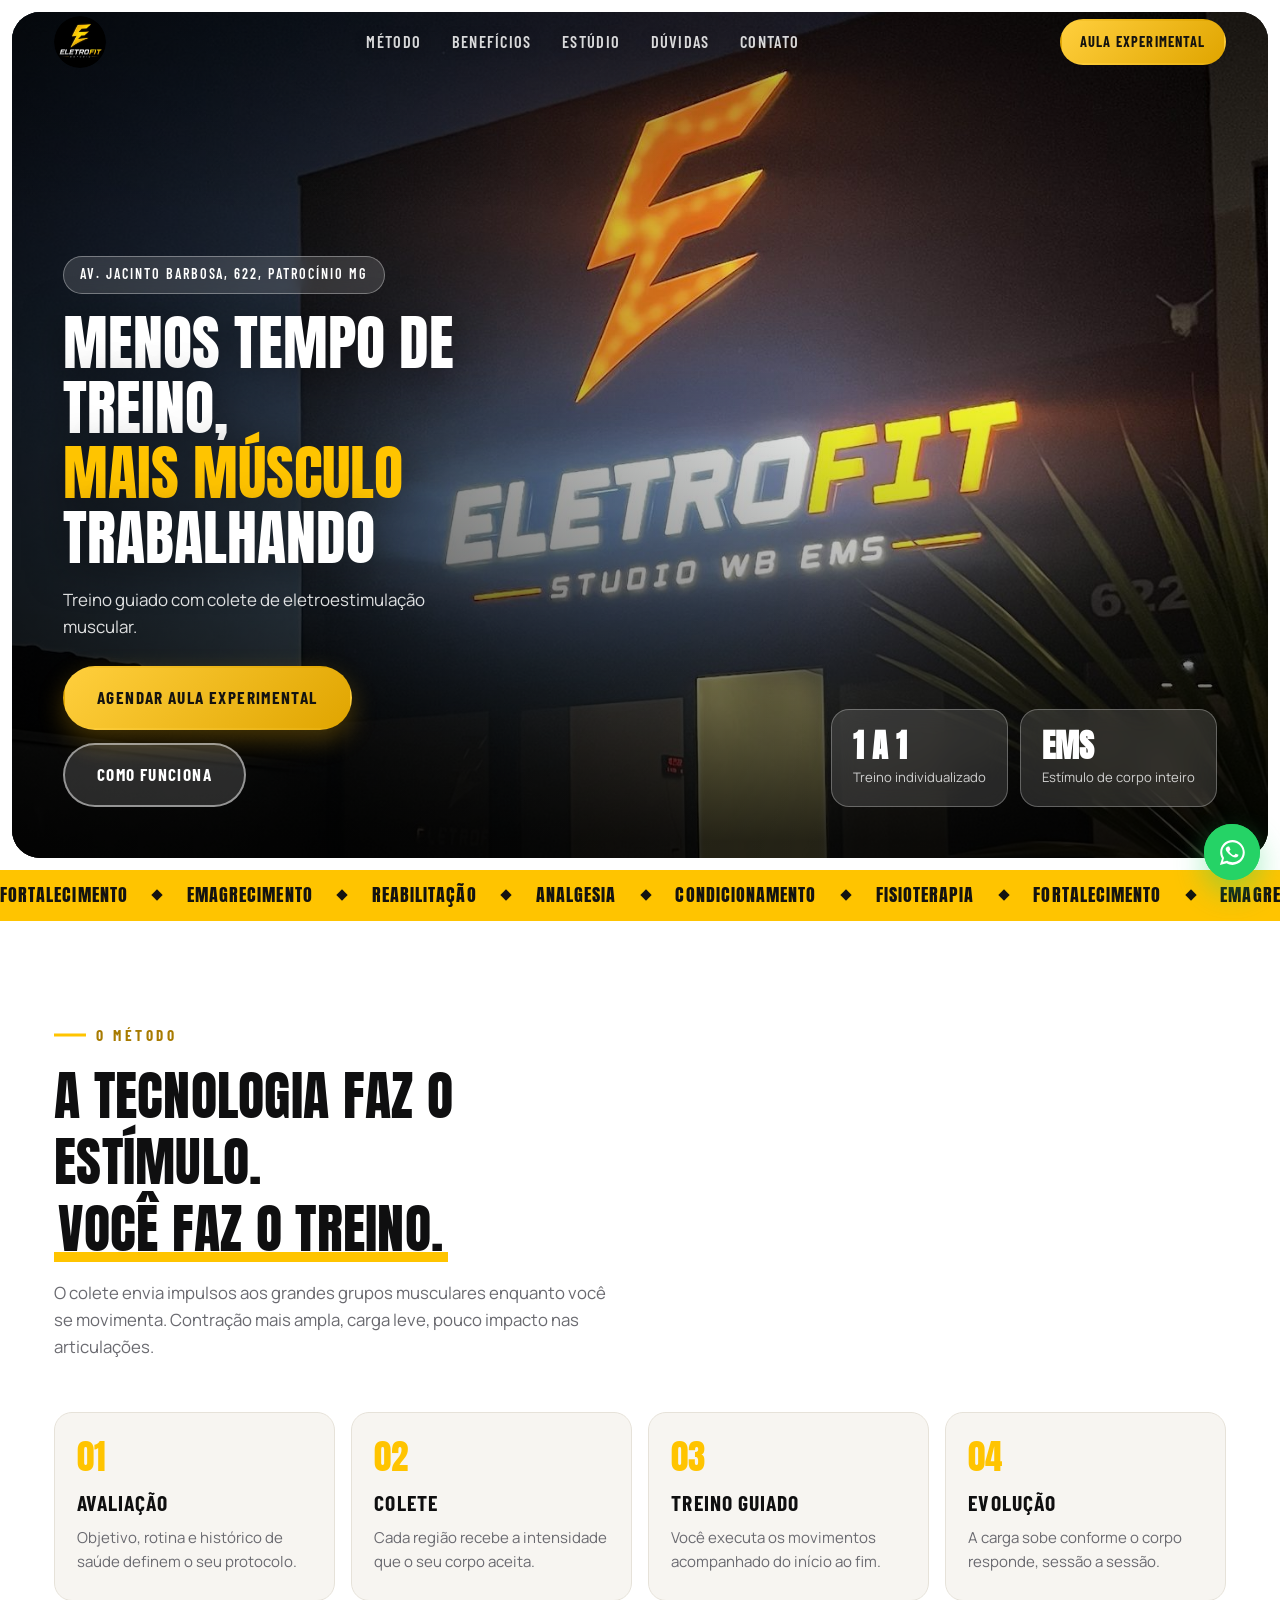
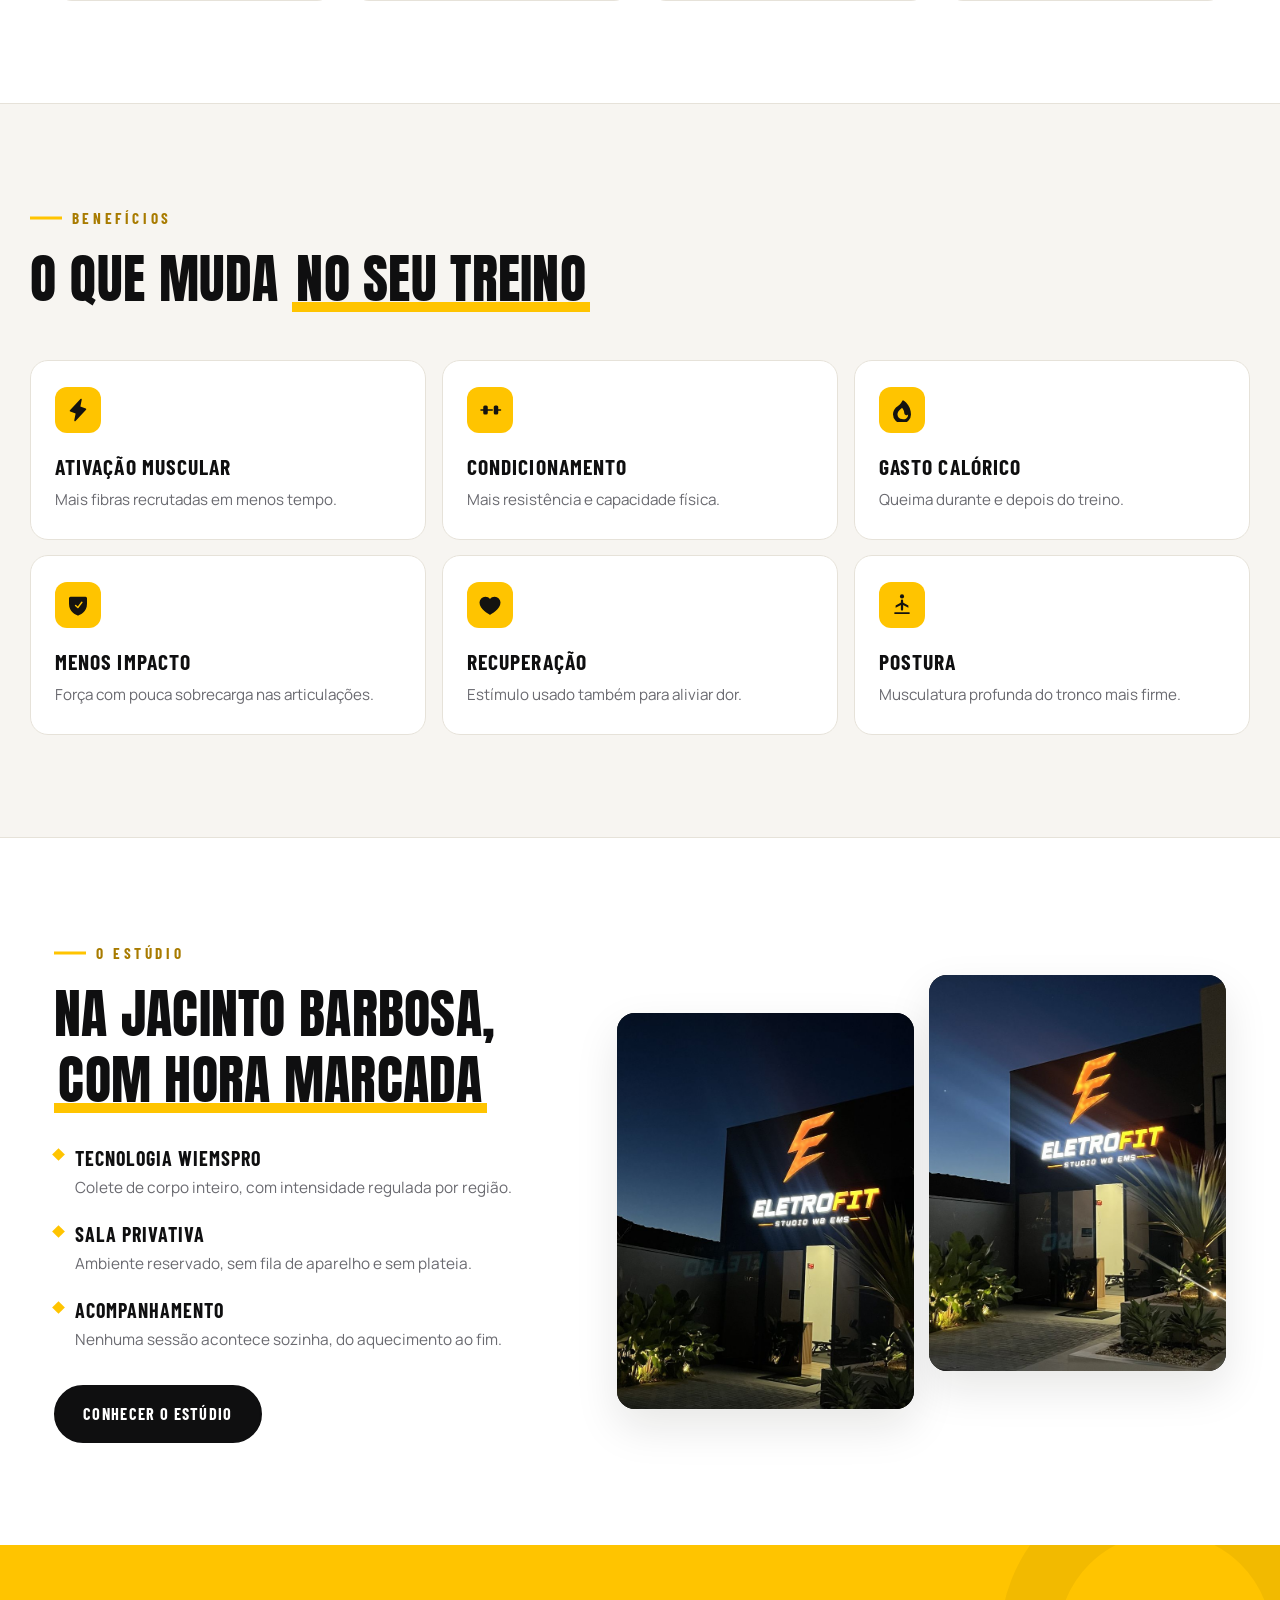
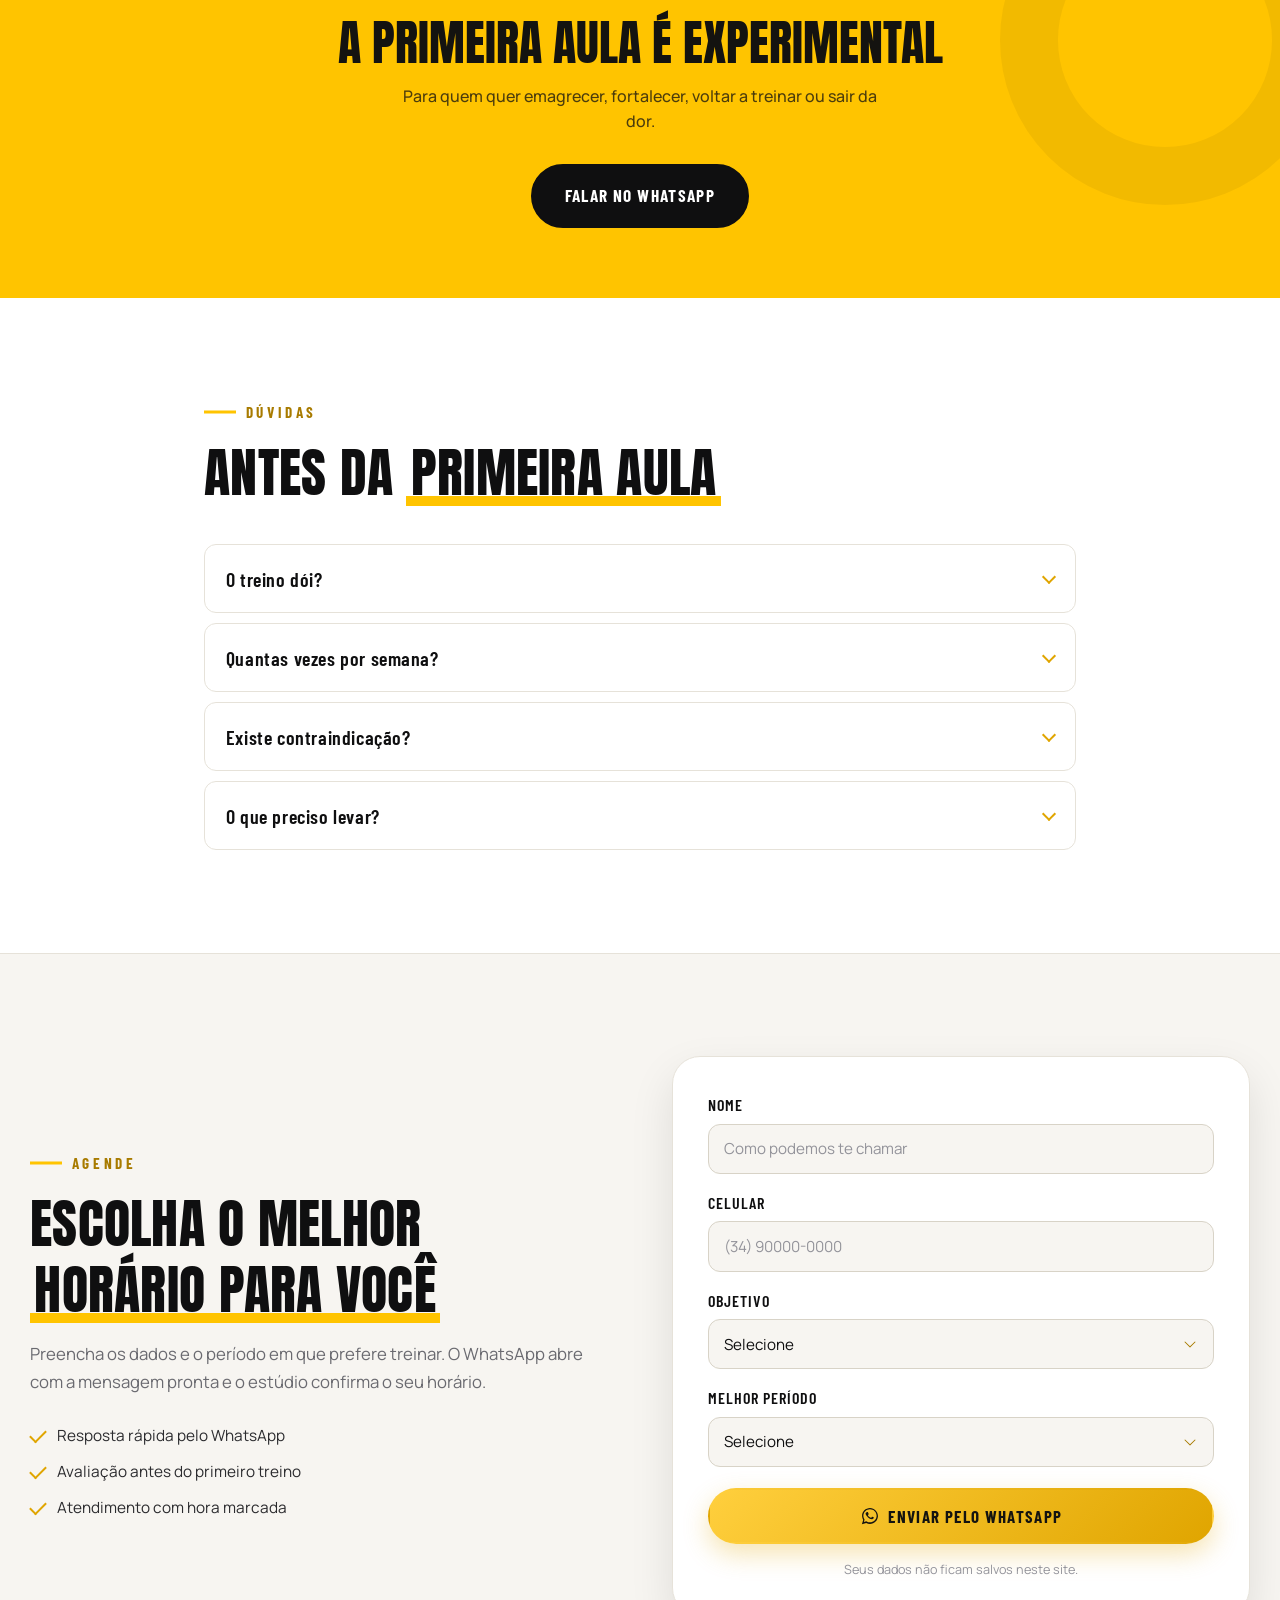
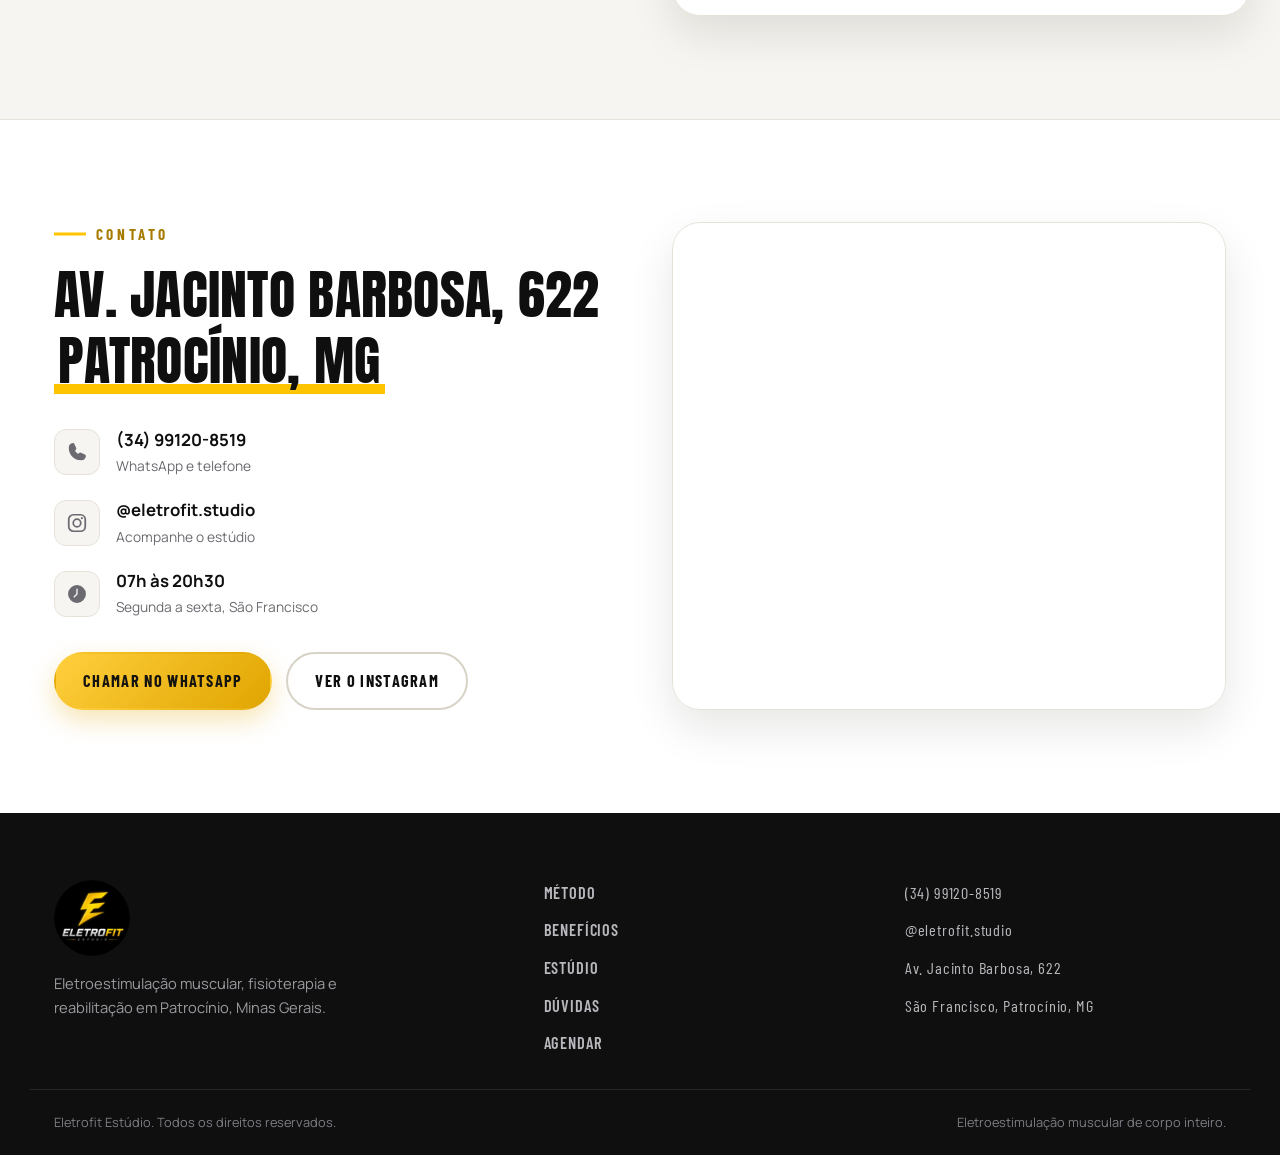
==== site/index.html @ 5f62ef71 "Site e painel do Eletrofit Estudio Primeira carga do projeto, em duas pastas.  site: pagina unica co" ====
<!DOCTYPE html>
<html lang="pt-BR">
<head>
<meta charset="UTF-8">
<meta name="viewport" content="width=device-width, initial-scale=1.0">
<title>Eletrofit Estúdio | Eletroestimulação Muscular em Patrocínio MG</title>
<meta name="description" content="Eletrofit Estúdio em Patrocínio MG. Treino personalizado com colete de eletroestimulação muscular WiemsPro. Fortalecimento, emagrecimento, reabilitação e analgesia. Agende sua aula experimental.">
<meta name="theme-color" content="#ffffff">
<meta name="robots" content="index,follow">
<meta property="og:title" content="Eletrofit Estúdio | Eletroestimulação Muscular em Patrocínio MG">
<meta property="og:description" content="Treino personalizado com colete de eletroestimulação muscular. Menos tempo de treino, mais músculo trabalhando. Patrocínio, Minas Gerais.">
<meta property="og:type" content="website">
<meta property="og:image" content="img/og-eletrofit.jpg">
<meta property="og:locale" content="pt_BR">
<meta name="twitter:card" content="summary_large_image">
<link rel="preconnect" href="https://fonts.googleapis.com">
<link rel="preconnect" href="https://fonts.gstatic.com" crossorigin>
<link href="https://fonts.googleapis.com/css2?family=Anton&family=Barlow+Condensed:wght@500;600;700&family=Manrope:wght@300;400;500;600;700;800&display=swap" rel="stylesheet">
<script>document.documentElement.className+=" js";</script>
<link rel="stylesheet" href="styles.css?v=3">
<link rel="icon" type="image/png" href="favicon.png?v=1">
<link rel="apple-touch-icon" href="favicon.png?v=1">
<script type="application/ld+json">
{
  "@context": "https://schema.org",
  "@type": "HealthAndBeautyBusiness",
  "name": "Eletrofit Estúdio",
  "description": "Estúdio de treino personalizado com eletroestimulação muscular, fisioterapia e reabilitação em Patrocínio, Minas Gerais.",
  "image": "img/og-eletrofit.jpg",
  "telephone": "+55 34 99120-8519",
  "address": {
    "@type": "PostalAddress",
    "streetAddress": "Av. Jacinto Barbosa, 622",
    "addressLocality": "Patrocínio",
    "addressRegion": "MG",
    "postalCode": "38740-000",
    "addressCountry": "BR"
  },
  "openingHoursSpecification": [{
    "@type": "OpeningHoursSpecification",
    "dayOfWeek": ["Monday","Tuesday","Wednesday","Thursday","Friday"],
    "opens": "07:00",
    "closes": "20:30"
  }],
  "sameAs": ["https://instagram.com/eletrofit.studio"]
}
</script>
</head>
<body>

<a class="skip" href="#inicio">Ir para o conteúdo</a>

<!-- ================= NAVBAR ================= -->
<header class="nav" id="nav">
  <div class="nav__pill">
    <a href="#inicio" class="brand" aria-label="Eletrofit Estúdio, início">
      <img src="img/eletrofit-logo.png" alt="Eletrofit Estúdio" width="768" height="768">
    </a>

    <nav class="nav__links" aria-label="Navegação principal">
      <a href="#metodo">Método</a>
      <a href="#beneficios">Benefícios</a>
      <a href="#estudio">Estúdio</a>
      <a href="#duvidas">Dúvidas</a>
      <a href="#localizacao">Contato</a>
    </nav>

    <a class="btn btn--nav" href="#agendar">Aula experimental</a>

    <button class="nav__toggle" id="navToggle" aria-label="Abrir menu" aria-expanded="false">
      <span></span><span></span><span></span>
    </button>
  </div>

  <div class="nav__mobile" id="navMobile">
    <a href="#metodo">Método</a>
    <a href="#beneficios">Benefícios</a>
    <a href="#estudio">Estúdio</a>
    <a href="#duvidas">Dúvidas</a>
    <a href="#localizacao">Contato</a>
    <a class="btn btn--primary" href="#agendar">Agendar aula experimental</a>
  </div>
</header>

<main>

<!-- ================= HERO ================= -->
<section class="hero" id="inicio">
  <div class="hero__frame">
    <picture>
      <source media="(max-width:760px)" srcset="img/fachada-hero-mobile.jpg">
      <img class="hero__img" src="img/fachada-hero.jpg" alt="Fachada do Eletrofit Estúdio à noite, com o letreiro aceso" width="1450" height="1314" fetchpriority="high">
    </picture>

    <div class="hero__body">
      <div class="hero__copy js-stagger">
        <span class="hero__pin reveal">Av. Jacinto Barbosa, 622, Patrocínio MG</span>
        <h1 class="reveal">Menos tempo de treino,<br><em>mais músculo</em> trabalhando</h1>
        <p class="reveal">Treino guiado com colete de eletroestimulação muscular.</p>
        <div class="hero__actions reveal">
          <a class="btn btn--primary btn--lg" href="#agendar">Agendar aula experimental</a>
          <a class="btn btn--glass btn--lg" href="#metodo">Como funciona</a>
        </div>
      </div>

      <div class="hero__cards js-stagger">
        <div class="glass reveal">
          <strong>1 a 1</strong>
          <span>Treino individualizado</span>
        </div>
        <div class="glass reveal">
          <strong>EMS</strong>
          <span>Estímulo de corpo inteiro</span>
        </div>
      </div>
    </div>
  </div>
</section>

<!-- ================= TICKER ================= -->
<div class="ticker" aria-hidden="true">
  <div class="ticker__track">
    <span>Fortalecimento</span><i></i>
    <span>Emagrecimento</span><i></i>
    <span>Reabilitação</span><i></i>
    <span>Analgesia</span><i></i>
    <span>Condicionamento</span><i></i>
    <span>Fisioterapia</span><i></i>
    <span>Fortalecimento</span><i></i>
    <span>Emagrecimento</span><i></i>
    <span>Reabilitação</span><i></i>
    <span>Analgesia</span><i></i>
    <span>Condicionamento</span><i></i>
    <span>Fisioterapia</span><i></i>
  </div>
</div>

<!-- ================= MÉTODO ================= -->
<section class="metodo" id="metodo">
  <div class="metodo__head reveal">
    <span class="eyebrow">O método</span>
    <h2 class="section-title">A tecnologia faz o estímulo.<br><em>Você faz o treino.</em></h2>
    <p class="lead">O colete envia impulsos aos grandes grupos musculares enquanto você se movimenta. Contração mais ampla, carga leve, pouco impacto nas articulações.</p>
  </div>

  <ol class="steps js-stagger">
    <li class="step reveal">
      <span class="step__num">01</span>
      <h3>Avaliação</h3>
      <p>Objetivo, rotina e histórico de saúde definem o seu protocolo.</p>
    </li>
    <li class="step reveal">
      <span class="step__num">02</span>
      <h3>Colete</h3>
      <p>Cada região recebe a intensidade que o seu corpo aceita.</p>
    </li>
    <li class="step reveal">
      <span class="step__num">03</span>
      <h3>Treino guiado</h3>
      <p>Você executa os movimentos acompanhado do início ao fim.</p>
    </li>
    <li class="step reveal">
      <span class="step__num">04</span>
      <h3>Evolução</h3>
      <p>A carga sobe conforme o corpo responde, sessão a sessão.</p>
    </li>
  </ol>
</section>

<!-- ================= BENEFÍCIOS ================= -->
<section class="bene" id="beneficios">
  <div class="bene__head reveal">
    <span class="eyebrow">Benefícios</span>
    <h2 class="section-title">O que muda <em>no seu treino</em></h2>
  </div>

  <div class="bene__grid js-stagger">
    <article class="card reveal">
      <span class="card__ico">
        <svg viewBox="0 0 256 256" aria-hidden="true"><path fill="currentColor" d="M215.79 118.17a8 8 0 0 0-5-5.66L153.18 90.9l14.66-73.33a8 8 0 0 0-13.69-7l-112 120a8 8 0 0 0 3 13l57.63 21.61-14.62 73.20a8 8 0 0 0 13.69 7l112-120a8 8 0 0 0 1.94-7.21Z"/></svg>
      </span>
      <h3>Ativação muscular</h3>
      <p>Mais fibras recrutadas em menos tempo.</p>
    </article>

    <article class="card reveal">
      <span class="card__ico">
        <svg viewBox="0 0 256 256" aria-hidden="true"><path fill="currentColor" d="M248 128a8 8 0 0 1-8 8h-24v24a16 16 0 0 1-16 16h-16a16 16 0 0 1-16-16V96a16 16 0 0 1 16-16h16a16 16 0 0 1 16 16v24h24a8 8 0 0 1 8 8ZM88 80H72a16 16 0 0 0-16 16v24H32a8 8 0 0 0 0 16h24v24a16 16 0 0 0 16 16h16a16 16 0 0 0 16-16V96a16 16 0 0 0-16-16Zm64 40h-48a8 8 0 0 0 0 16h48a8 8 0 0 0 0-16Z"/></svg>
      </span>
      <h3>Condicionamento</h3>
      <p>Mais resistência e capacidade física.</p>
    </article>

    <article class="card reveal">
      <span class="card__ico">
        <svg viewBox="0 0 256 256" aria-hidden="true"><path fill="currentColor" d="M173.8 51.48a184 184 0 0 0-30-25.35 8 8 0 0 0-11.63 3.1c-9.15 18.5-19.3 32.63-30.62 42.6-13.83 12.19-26.7 18.53-38.29 30.35C40.85 128.63 32 152.85 32 176a96 96 0 0 0 192 0c0-45.94-19.79-92.4-50.2-124.52ZM128 224a48.05 48.05 0 0 1-48-48c0-19.9 8.24-35.36 22.68-48.15 3.79-3.36 7.71-6.32 11.8-9.31A184.6 184.6 0 0 0 128 104c14.4 15.4 24 33.94 24 56a24 24 0 0 0 41.2 16.72A48.06 48.06 0 0 1 128 224Z"/></svg>
      </span>
      <h3>Gasto calórico</h3>
      <p>Queima durante e depois do treino.</p>
    </article>

    <article class="card reveal">
      <span class="card__ico">
        <svg viewBox="0 0 256 256" aria-hidden="true"><path fill="currentColor" d="M208 40H48a16 16 0 0 0-16 16v58.78c0 89.61 75.82 119.34 91 124.39a15.53 15.53 0 0 0 10 0c15.2-5.05 91-34.78 91-124.39V56a16 16 0 0 0-16-16Zm-32.53 63.85-42.66 56a8 8 0 0 1-11.81.79l-24-22a8 8 0 1 1 10.8-11.8l17.59 16.12 37.36-49a8 8 0 1 1 12.72 9.71Z"/></svg>
      </span>
      <h3>Menos impacto</h3>
      <p>Força com pouca sobrecarga nas articulações.</p>
    </article>

    <article class="card reveal">
      <span class="card__ico">
        <svg viewBox="0 0 256 256" aria-hidden="true"><path fill="currentColor" d="M178 40c-20.65 0-38.73 8.88-50 23.89C116.73 48.88 98.65 40 78 40a62.07 62.07 0 0 0-62 62c0 70 103.79 126.66 108.21 129a8 8 0 0 0 7.58 0C136.21 228.66 240 172 240 102a62.07 62.07 0 0 0-62-62Z"/></svg>
      </span>
      <h3>Recuperação</h3>
      <p>Estímulo usado também para aliviar dor.</p>
    </article>

    <article class="card reveal">
      <span class="card__ico">
        <svg viewBox="0 0 256 256" aria-hidden="true"><circle cx="128" cy="36" r="22" fill="currentColor"/><rect x="116" y="70" width="24" height="118" rx="12" fill="currentColor"/><path fill="currentColor" d="M128 96 60 132v26l68-36 68 36v-26Z"/><rect x="44" y="204" width="168" height="20" rx="10" fill="currentColor"/></svg>
      </span>
      <h3>Postura</h3>
      <p>Musculatura profunda do tronco mais firme.</p>
    </article>
  </div>
</section>

<!-- ================= ESTÚDIO ================= -->
<section class="estudio" id="estudio">
  <div class="estudio__grid">
    <div class="estudio__text reveal reveal--left">
      <span class="eyebrow">O estúdio</span>
      <h2 class="section-title">Na Jacinto Barbosa,<br><em>com hora marcada</em></h2>
      <ul class="marks">
        <li><strong>Tecnologia WiemsPro</strong>Colete de corpo inteiro, com intensidade regulada por região.</li>
        <li><strong>Sala privativa</strong>Ambiente reservado, sem fila de aparelho e sem plateia.</li>
        <li><strong>Acompanhamento</strong>Nenhuma sessão acontece sozinha, do aquecimento ao fim.</li>
      </ul>
      <a class="btn btn--dark" href="#agendar">Conhecer o estúdio</a>
    </div>

    <div class="estudio__fotos js-stagger">
      <figure class="shot shot--tall reveal">
        <img src="img/fachada-entrada.jpg" alt="Entrada do Eletrofit Estúdio iluminada à noite" width="900" height="991" loading="lazy">
      </figure>
      <figure class="shot reveal">
        <img src="img/fachada-lateral.jpg" alt="Vista lateral da fachada do Eletrofit Estúdio" width="900" height="991" loading="lazy">
      </figure>
    </div>
  </div>
</section>

<!-- ================= CHAMADA ================= -->
<section class="cta">
  <div class="cta__inner reveal">
    <h2>A primeira aula é experimental</h2>
    <p>Para quem quer emagrecer, fortalecer, voltar a treinar ou sair da dor.</p>
    <a class="btn btn--dark btn--lg" href="https://wa.me/5534991208519?text=Ol%C3%A1%21%20Quero%20agendar%20uma%20aula%20experimental%20na%20Eletrofit." target="_blank" rel="noopener">Falar no WhatsApp</a>
  </div>
</section>

<!-- ================= DÚVIDAS ================= -->
<section class="faq" id="duvidas">
  <div class="faq__head reveal">
    <span class="eyebrow">Dúvidas</span>
    <h2 class="section-title">Antes da <em>primeira aula</em></h2>
  </div>

  <div class="faq__list js-stagger">
    <details class="qa reveal">
      <summary>O treino dói?</summary>
      <p>A sensação é de formigamento e contração, forte mas confortável. A intensidade sobe só até onde você se sente bem, e o ajuste é imediato.</p>
    </details>

    <details class="qa reveal">
      <summary>Quantas vezes por semana?</summary>
      <p>Definido na avaliação. A eletroestimulação pede intervalo de recuperação, então mais treino nem sempre significa mais resultado.</p>
    </details>

    <details class="qa reveal">
      <summary>Existe contraindicação?</summary>
      <p>Sim. Marca-passo, gravidez, epilepsia e quadros cardíacos pedem liberação médica ou contraindicam o uso. Por isso a avaliação começa pelo seu histórico de saúde.</p>
    </details>

    <details class="qa reveal">
      <summary>O que preciso levar?</summary>
      <p>Roupa de treino, tênis e água. O colete e o restante do equipamento são do estúdio.</p>
    </details>
  </div>
</section>

<!-- ================= AGENDAR ================= -->
<section class="agendar" id="agendar">
  <div class="agendar__inner">
    <div class="agendar__intro reveal reveal--left">
      <span class="eyebrow">Agende</span>
      <h2 class="section-title">Escolha o melhor<br><em>horário para você</em></h2>
      <p class="lead">Preencha os dados e o período em que prefere treinar. O WhatsApp abre com a mensagem pronta e o estúdio confirma o seu horário.</p>
      <ul class="agendar__perks">
        <li>Resposta rápida pelo WhatsApp</li>
        <li>Avaliação antes do primeiro treino</li>
        <li>Atendimento com hora marcada</li>
      </ul>
    </div>

    <form class="agendar__form reveal reveal--right" id="agendarForm" novalidate>
      <div class="field">
        <label for="f-nome">Nome</label>
        <input id="f-nome" name="nome" type="text" autocomplete="name" placeholder="Como podemos te chamar">
        <span class="field__err" data-err></span>
      </div>

      <div class="field">
        <label for="f-celular">Celular</label>
        <input id="f-celular" name="celular" type="tel" inputmode="tel" autocomplete="tel" placeholder="(34) 90000-0000">
        <span class="field__err" data-err></span>
      </div>

      <div class="field">
        <label for="f-objetivo">Objetivo</label>
        <select id="f-objetivo" name="objetivo">
          <option value="" disabled selected>Selecione</option>
          <option>Emagrecimento</option>
          <option>Fortalecimento muscular</option>
          <option>Condicionamento físico</option>
          <option>Reabilitação ou alívio de dor</option>
          <option>Ainda não sei, quero entender</option>
        </select>
        <span class="field__err" data-err></span>
      </div>

      <div class="field">
        <label for="f-periodo">Melhor período</label>
        <select id="f-periodo" name="periodo">
          <option value="" disabled selected>Selecione</option>
          <option>Manhã, 07h às 12h</option>
          <option>Tarde, 12h às 18h</option>
          <option>Noite, 18h às 20h30</option>
        </select>
        <span class="field__err" data-err></span>
      </div>

      <button type="submit" class="btn btn--primary agendar__submit">
        <svg viewBox="0 0 32 32" aria-hidden="true" class="agendar__wa"><path fill="currentColor" d="M16 3C9 3 3.3 8.7 3.3 15.7c0 2.4.7 4.6 1.8 6.5L3 29l7-1.8c1.8 1 3.9 1.6 6 1.6 7 0 12.7-5.7 12.7-12.7S23 3 16 3Zm0 23.1c-1.9 0-3.7-.5-5.3-1.5l-.4-.2-4.1 1.1 1.1-4-.3-.4a10.3 10.3 0 0 1-1.6-5.5C5.4 9.9 10.1 5.3 16 5.3S26.6 9.9 26.6 15.7 21.9 26.1 16 26.1Zm5.8-7.8c-.3-.2-1.9-.9-2.2-1s-.5-.2-.7.2-.8 1-1 1.2-.4.2-.7.1a8.6 8.6 0 0 1-2.6-1.6 9.5 9.5 0 0 1-1.8-2.2c-.2-.3 0-.5.1-.7l.5-.6c.2-.2.2-.3.4-.6s0-.4 0-.6-.7-1.7-1-2.3-.5-.5-.7-.5h-.6a1.2 1.2 0 0 0-.9.4A3.6 3.6 0 0 0 8.9 12a6.3 6.3 0 0 0 1.3 3.3 14.4 14.4 0 0 0 5.5 4.9c.8.3 1.4.5 1.9.7a4.5 4.5 0 0 0 2 .1c.6-.1 1.9-.8 2.2-1.5s.3-1.4.2-1.5-.3-.2-.6-.3Z"/></svg>
        Enviar pelo WhatsApp
      </button>
      <p class="agendar__note">Seus dados não ficam salvos neste site.</p>
      <p class="agendar__ok" id="agendarOk" role="status" hidden>Tudo certo. Abrindo o WhatsApp com a sua mensagem.</p>
    </form>
  </div>
</section>

<!-- ================= LOCALIZAÇÃO ================= -->
<section class="local" id="localizacao">
  <div class="local__grid">
    <div class="local__info reveal reveal--left">
      <span class="eyebrow">Contato</span>
      <h2 class="section-title">Av. Jacinto Barbosa, 622<br><em>Patrocínio, MG</em></h2>

      <ul class="local__list">
        <li>
          <span class="local__ico">
            <svg viewBox="0 0 256 256" aria-hidden="true"><path fill="currentColor" d="M231.88 175.08A56.26 56.26 0 0 1 176 224C96.6 224 32 159.4 32 80a56.26 56.26 0 0 1 48.92-55.88 16 16 0 0 1 16.62 9.52l21.12 47.15a16 16 0 0 1-1.32 15.06l-10.63 15.5a1.94 1.94 0 0 0-.09 2c6.71 13.74 20.62 27.53 34.42 34.19a1.94 1.94 0 0 0 2-.11l15.24-10.64a16 16 0 0 1 15.13-1.4l47.15 21.12a16 16 0 0 1 9.51 16.61Z"/></svg>
          </span>
          <div><strong>(34) 99120-8519</strong><span>WhatsApp e telefone</span></div>
        </li>
        <li>
          <span class="local__ico">
            <svg viewBox="0 0 24 24" fill="none" stroke="currentColor" stroke-width="1.9" aria-hidden="true"><rect x="3" y="3" width="18" height="18" rx="5.2"/><circle cx="12" cy="12" r="4.1"/><circle cx="17.3" cy="6.7" r="1.15" fill="currentColor" stroke="none"/></svg>
          </span>
          <div><strong>@eletrofit.studio</strong><span>Acompanhe o estúdio</span></div>
        </li>
        <li>
          <span class="local__ico">
            <svg viewBox="0 0 256 256" aria-hidden="true"><path fill="currentColor" d="M128 24a104 104 0 1 0 104 104A104.11 104.11 0 0 0 128 24Zm8 104a8 8 0 0 1-2.34 5.66l-32 32a8 8 0 0 1-11.32-11.32L120 124.69V72a8 8 0 0 1 16 0Z"/></svg>
          </span>
          <div><strong>07h às 20h30</strong><span>Segunda a sexta, São Francisco</span></div>
        </li>
      </ul>

      <div class="local__actions">
        <a class="btn btn--primary" href="https://wa.me/5534991208519?text=Ol%C3%A1%21%20Quero%20saber%20mais%20sobre%20os%20treinos%20da%20Eletrofit." target="_blank" rel="noopener">Chamar no WhatsApp</a>
        <a class="btn btn--ghost" href="https://instagram.com/eletrofit.studio" target="_blank" rel="noopener">Ver o Instagram</a>
      </div>
    </div>

    <div class="local__map reveal reveal--right">
      <iframe
        title="Mapa da Eletrofit, Avenida Jacinto Barbosa 622, Patrocínio, Minas Gerais"
        src="https://www.google.com/maps?q=Avenida+Jacinto+Barbosa,+622,+S%C3%A3o+Francisco,+Patroc%C3%ADnio+-+MG,+38740-000&output=embed"
        loading="lazy" referrerpolicy="no-referrer-when-downgrade"></iframe>
    </div>
  </div>
</section>

</main>

<!-- ================= FOOTER ================= -->
<footer class="foot">
  <div class="foot__inner">
    <div class="foot__brand">
      <img src="img/eletrofit-logo.png" alt="Eletrofit Estúdio" width="768" height="768">
      <p>Eletroestimulação muscular, fisioterapia e reabilitação em Patrocínio, Minas Gerais.</p>
    </div>
    <nav class="foot__nav" aria-label="Rodapé">
      <a href="#metodo">Método</a>
      <a href="#beneficios">Benefícios</a>
      <a href="#estudio">Estúdio</a>
      <a href="#duvidas">Dúvidas</a>
      <a href="#agendar">Agendar</a>
    </nav>
    <div class="foot__contact">
      <a href="https://wa.me/5534991208519" target="_blank" rel="noopener">(34) 99120-8519</a>
      <a href="https://instagram.com/eletrofit.studio" target="_blank" rel="noopener">@eletrofit.studio</a>
      <span>Av. Jacinto Barbosa, 622</span>
      <span>São Francisco, Patrocínio, MG</span>
    </div>
  </div>
  <div class="foot__base">
    <span>Eletrofit Estúdio. Todos os direitos reservados.</span>
    <span>Eletroestimulação muscular de corpo inteiro.</span>
  </div>
</footer>

<!-- ================= WHATSAPP FLUTUANTE ================= -->
<a class="wa" href="https://wa.me/5534991208519?text=Ol%C3%A1%21%20Quero%20agendar%20uma%20aula%20experimental%20na%20Eletrofit." target="_blank" rel="noopener" aria-label="Falar no WhatsApp">
  <svg viewBox="0 0 32 32" aria-hidden="true"><path fill="currentColor" d="M16 3C9 3 3.3 8.7 3.3 15.7c0 2.4.7 4.6 1.8 6.5L3 29l7-1.8c1.8 1 3.9 1.6 6 1.6 7 0 12.7-5.7 12.7-12.7S23 3 16 3Zm0 23.1c-1.9 0-3.7-.5-5.3-1.5l-.4-.2-4.1 1.1 1.1-4-.3-.4a10.3 10.3 0 0 1-1.6-5.5C5.4 9.9 10.1 5.3 16 5.3S26.6 9.9 26.6 15.7 21.9 26.1 16 26.1Zm5.8-7.8c-.3-.2-1.9-.9-2.2-1s-.5-.2-.7.2-.8 1-1 1.2-.4.2-.7.1a8.6 8.6 0 0 1-2.6-1.6 9.5 9.5 0 0 1-1.8-2.2c-.2-.3 0-.5.1-.7l.5-.6c.2-.2.2-.3.4-.6s0-.4 0-.6-.7-1.7-1-2.3-.5-.5-.7-.5h-.6a1.2 1.2 0 0 0-.9.4A3.6 3.6 0 0 0 8.9 12a6.3 6.3 0 0 0 1.3 3.3 14.4 14.4 0 0 0 5.5 4.9c.8.3 1.4.5 1.9.7a4.5 4.5 0 0 0 2 .1c.6-.1 1.9-.8 2.2-1.5s.3-1.4.2-1.5-.3-.2-.6-.3Z"/></svg>
</a>

<script src="config.js?v=1"></script>
<script src="script.js?v=4" defer></script>
</body>
</html>
---- site/styles.css ----
/* ===================================================
   Eletrofit Estúdio, estilos
   Base branca, texto preto, ouro nos detalhes.
   =================================================== */

:root{
  --paper:#ffffff;
  --paper-2:#f7f5f1;
  --paper-3:#efece5;

  --ink:#0f0f10;
  --ink-2:#2b2b2e;
  --muted:#6a6a70;
  --dim:#93939a;

  --gold-300:#ffe07a;
  --gold-400:#ffcf3d;
  --gold-500:#ffc400;
  --gold-600:#e0a500;
  --gold-700:#a87b00;

  --line:#e6e2d9;
  --line-2:#d8d3c7;

  --shadow-sm:0 2px 12px rgba(20,18,10,.06);
  --shadow-md:0 18px 44px rgba(20,18,10,.10);
  --shadow-lg:0 34px 80px rgba(20,18,10,.16);

  --radius:18px;
  --radius-sm:12px;
  --radius-lg:28px;
  --maxw:1220px;
  --ease:cubic-bezier(.16,1,.3,1);

  --font-display:"Anton",Impact,"Arial Narrow",sans-serif;
  --font-cond:"Barlow Condensed","Arial Narrow",sans-serif;
  --font-sans:"Manrope",system-ui,-apple-system,"Segoe UI",sans-serif;
}

*,*::before,*::after{box-sizing:border-box;margin:0;padding:0}
html{scroll-behavior:smooth;overflow-x:clip;scroll-padding-top:110px}
body{
  font-family:var(--font-sans);
  color:var(--ink);
  background:var(--paper);
  overflow-x:clip;
  max-width:100%;
  line-height:1.62;
  -webkit-font-smoothing:antialiased;
}
img{max-width:100%;display:block}
h1,h2,h3,p,li,summary,strong{overflow-wrap:break-word}
a{color:inherit;text-decoration:none}
ul,ol{list-style:none}
:focus-visible{outline:2px solid var(--gold-600);outline-offset:3px;border-radius:4px}

.skip{
  position:absolute;left:-9999px;top:0;z-index:100;
  background:var(--gold-500);color:#000;font-weight:700;
  padding:.8rem 1.2rem;border-radius:0 0 10px 0;
}
.skip:focus{left:0}

/* ---------- helpers ---------- */
.eyebrow{
  display:inline-block;
  font-family:var(--font-cond);
  font-size:.95rem;font-weight:700;
  letter-spacing:.24em;text-transform:uppercase;
  color:var(--gold-700);
  margin-bottom:.9rem;
  position:relative;padding-left:2.6rem;
}
.eyebrow::before{
  content:"";position:absolute;left:0;top:50%;
  width:2rem;height:3px;background:var(--gold-500);
  transform:translateY(-50%);
}
.section-title{
  font-family:var(--font-display);
  font-weight:400;
  font-size:clamp(2.1rem,4.4vw,3.4rem);
  line-height:1.22;
  letter-spacing:.005em;
  text-transform:uppercase;
  color:var(--ink);
}
.section-title em{
  font-style:normal;
  color:var(--ink);
  background:linear-gradient(180deg,transparent 79%,var(--gold-500) 79%,var(--gold-500) 92%,transparent 92%);
  padding:0 .08em;
}
.lead{color:var(--muted);font-size:1.05rem;margin-top:1.1rem;max-width:56ch}

/* ---------- botões ---------- */
.btn{
  display:inline-flex;align-items:center;justify-content:center;
  gap:.55rem;
  font-family:var(--font-cond);
  font-weight:700;font-size:1.02rem;
  letter-spacing:.08em;text-transform:uppercase;
  padding:.85rem 1.7rem;
  border-radius:999px;
  border:2px solid transparent;
  cursor:pointer;
  transition:transform .25s var(--ease),background .25s var(--ease),box-shadow .25s var(--ease),color .25s var(--ease),border-color .25s var(--ease);
  white-space:nowrap;
}
.btn--lg{padding:1rem 2rem;font-size:1.08rem}
.btn:active{transform:scale(.97)}
.btn--primary{
  background:linear-gradient(135deg,var(--gold-400),var(--gold-600));
  color:#141310;
  box-shadow:0 10px 26px rgba(224,165,0,.30);
}
.btn--primary:hover{transform:translateY(-2px);box-shadow:0 16px 36px rgba(224,165,0,.42)}
.btn--dark{background:var(--ink);color:#fff;border-color:var(--ink)}
.btn--dark:hover{transform:translateY(-2px);box-shadow:0 16px 36px rgba(15,15,16,.28)}
.btn--ghost{background:transparent;color:var(--ink);border-color:var(--line-2)}
.btn--ghost:hover{border-color:var(--ink);transform:translateY(-2px)}
.btn--glass{
  background:rgba(255,255,255,.14);color:#fff;
  border-color:rgba(255,255,255,.5);
  backdrop-filter:blur(10px);-webkit-backdrop-filter:blur(10px);
}
.btn--glass:hover{background:rgba(255,255,255,.24);transform:translateY(-2px)}
.btn--nav{padding:.6rem 1.15rem;font-size:.9rem;background:linear-gradient(135deg,var(--gold-400),var(--gold-600));color:#141310}
.btn--nav:hover{transform:translateY(-1px);box-shadow:0 10px 22px rgba(224,165,0,.35)}

/* ===================================================
   NAVBAR flutuante
   =================================================== */
.nav{
  position:fixed;top:0;left:0;width:100%;z-index:60;
  padding:16px 0;
  background:transparent;
  border-bottom:1px solid transparent;
  transition:background .38s var(--ease),padding .38s var(--ease),
             border-color .38s var(--ease),box-shadow .38s var(--ease);
}
/* passou do topo: vira barra preta */
.nav.solid{
  background:var(--ink);
  padding:8px 0;
  border-bottom-color:rgba(255,255,255,.08);
  box-shadow:0 10px 30px rgba(0,0,0,.28);
}
.nav__pill{
  max-width:var(--maxw);margin:0 auto;
  padding:0 1.5rem;
  display:flex;align-items:center;gap:1.2rem;
}
.brand{display:flex;align-items:center;margin-right:auto;flex-shrink:0}
.brand img{
  width:52px;height:52px;border-radius:50%;
  transition:width .38s var(--ease),height .38s var(--ease);
}
.nav.solid .brand img{width:44px;height:44px}
.nav__links{display:flex;gap:1.9rem;margin-right:auto}
.nav__links a{
  font-family:var(--font-cond);
  font-size:1.02rem;font-weight:600;letter-spacing:.08em;text-transform:uppercase;
  color:rgba(255,255,255,.84);position:relative;padding:.2rem 0;
  text-shadow:0 1px 12px rgba(0,0,0,.35);
  transition:color .2s var(--ease);
}
.nav.solid .nav__links a{text-shadow:none}
.nav__links a::after{
  content:"";position:absolute;left:0;bottom:-3px;height:2px;width:0;
  background:var(--gold-500);transition:width .28s var(--ease);
}
.nav__links a:hover{color:#fff}
.nav__links a:hover::after{width:100%}

.nav__toggle{
  display:none;flex-direction:column;gap:5px;
  background:none;border:0;cursor:pointer;padding:10px;margin-left:auto;
}
.nav__toggle span{width:24px;height:2px;background:#fff;border-radius:2px;transition:transform .3s var(--ease),opacity .2s}
.nav__toggle.open span:nth-child(1){transform:translateY(7px) rotate(45deg)}
.nav__toggle.open span:nth-child(2){opacity:0}
.nav__toggle.open span:nth-child(3){transform:translateY(-7px) rotate(-45deg)}

.nav__mobile{
  display:none;flex-direction:column;
  width:calc(100% - 2rem);max-width:var(--maxw);
  margin:.6rem auto 0;padding:0 1.3rem;max-height:0;overflow:hidden;
  background:rgba(15,15,16,.96);
  border:1px solid rgba(255,255,255,.1);
  border-radius:var(--radius);
  box-shadow:0 20px 44px rgba(0,0,0,.45);
  backdrop-filter:blur(16px);-webkit-backdrop-filter:blur(16px);
  transition:max-height .4s var(--ease),padding .3s var(--ease);
}
.nav__mobile.open{max-height:420px;padding:.4rem 1.3rem 1.2rem}
.nav__mobile a{
  font-family:var(--font-cond);font-size:1.08rem;font-weight:600;
  letter-spacing:.08em;text-transform:uppercase;color:#fff;
  padding:.8rem 0;border-bottom:1px solid rgba(255,255,255,.1);
}
.nav__mobile a.btn{border:none;margin-top:.9rem;justify-content:center}

/* ===================================================
   HERO
   =================================================== */
.hero{padding:12px 12px 0}
.hero__frame{
  position:relative;overflow:hidden;
  border-radius:var(--radius-lg);
  min-height:min(94vh,900px);
  display:flex;align-items:flex-end;
  background:#0b0b0c;
  isolation:isolate;
}
.hero__img{
  position:absolute;inset:0;width:100%;height:100%;
  object-fit:cover;object-position:center 62%;
  z-index:-2;
}
.hero__frame::after{
  content:"";position:absolute;inset:0;z-index:-1;
  background:
    linear-gradient(180deg,rgba(0,0,0,.34) 0%,rgba(0,0,0,0) 24%),
    linear-gradient(90deg,rgba(0,0,0,.72) 0%,rgba(0,0,0,.3) 38%,rgba(0,0,0,0) 66%),
    linear-gradient(0deg,rgba(0,0,0,.82) 2%,rgba(0,0,0,.3) 32%,rgba(0,0,0,0) 58%);
}
.hero__body{
  position:relative;width:100%;
  display:flex;align-items:flex-end;justify-content:space-between;gap:2rem;
  padding:clamp(1.6rem,4vw,3.2rem);
}
.hero__copy{max-width:44ch;min-width:0}
.hero__pin{
  display:inline-block;
  font-family:var(--font-cond);font-size:.88rem;font-weight:600;
  letter-spacing:.14em;text-transform:uppercase;color:#fff;
  background:rgba(255,255,255,.14);border:1px solid rgba(255,255,255,.34);
  backdrop-filter:blur(8px);-webkit-backdrop-filter:blur(8px);
  padding:.4rem 1rem;border-radius:999px;margin-bottom:1.1rem;
}
.hero__copy h1{
  font-family:var(--font-display);font-weight:400;
  font-size:clamp(2.2rem,4.7vw,4.1rem);
  line-height:1.08;text-transform:uppercase;color:#fff;
  text-shadow:0 6px 40px rgba(0,0,0,.5);
}
.hero__copy h1 em{font-style:normal;color:var(--gold-500)}
.hero__copy p{
  color:rgba(255,255,255,.86);font-size:1.06rem;
  margin:.9rem 0 1.6rem;max-width:38ch;
}
.hero__actions{display:flex;flex-wrap:wrap;gap:.8rem}
.hero__cards{display:flex;gap:.8rem;flex-shrink:0}
.glass{
  background:rgba(255,255,255,.13);
  border:1px solid rgba(255,255,255,.28);
  backdrop-filter:blur(14px);-webkit-backdrop-filter:blur(14px);
  border-radius:var(--radius);
  padding:1.1rem 1.3rem;min-width:150px;
}
.glass strong{
  display:block;font-family:var(--font-display);font-size:2rem;
  line-height:1.15;color:#fff;text-transform:uppercase;
}
.glass span{display:block;font-size:.82rem;color:rgba(255,255,255,.78);margin-top:.15rem}

/* ===================================================
   TICKER
   =================================================== */
.ticker{
  background:var(--gold-500);
  overflow:hidden;padding:.7rem 0;margin-top:12px;
}
.ticker__track{
  display:flex;align-items:center;gap:1.6rem;width:max-content;
  animation:slide 34s linear infinite;
}
.ticker__track span{
  font-family:var(--font-display);font-size:1.1rem;letter-spacing:.06em;
  text-transform:uppercase;color:#141310;white-space:nowrap;
}
.ticker__track i{width:8px;height:8px;background:#141310;transform:rotate(45deg);flex-shrink:0}
@keyframes slide{from{transform:translateX(0)}to{transform:translateX(-50%)}}

/* ===================================================
   MÉTODO
   =================================================== */
.metodo{max-width:var(--maxw);margin:0 auto;padding:clamp(4rem,8vw,6.5rem) 1.5rem}
.metodo__head{max-width:60ch;margin-bottom:clamp(2.2rem,4vw,3.2rem)}
.steps{display:grid;grid-template-columns:repeat(4,1fr);gap:1rem}
.step{
  min-width:0;
  background:var(--paper-2);
  border:1px solid var(--line);
  border-radius:var(--radius);padding:1.6rem 1.4rem;
  position:relative;overflow:hidden;
  transition:border-color .3s var(--ease),transform .3s var(--ease),box-shadow .3s var(--ease);
}
.step::before{
  content:"";position:absolute;left:0;top:0;height:3px;width:0;
  background:var(--gold-500);transition:width .45s var(--ease);
}
.step:hover{transform:translateY(-5px);border-color:var(--line-2);box-shadow:var(--shadow-md)}
.step:hover::before{width:100%}
.step__num{
  font-family:var(--font-display);font-size:2.2rem;line-height:1;
  color:var(--gold-500);display:block;margin-bottom:.7rem;
}
.step h3{
  font-family:var(--font-cond);font-size:1.35rem;font-weight:700;
  letter-spacing:.05em;text-transform:uppercase;margin-bottom:.35rem;
}
.step p{font-size:.94rem;color:var(--muted)}

/* ===================================================
   BENEFÍCIOS
   =================================================== */
.bene{
  background:var(--paper-2);
  border-top:1px solid var(--line);border-bottom:1px solid var(--line);
  padding:clamp(4rem,8vw,6.5rem) 1.5rem;
}
.bene__head{max-width:var(--maxw);margin:0 auto clamp(2.2rem,4vw,3rem)}
.bene__grid{
  max-width:var(--maxw);margin:0 auto;
  display:grid;grid-template-columns:repeat(3,1fr);gap:1rem;
}
.card{
  min-width:0;
  background:var(--paper);border:1px solid var(--line);
  border-radius:var(--radius);padding:1.6rem 1.5rem;
  transition:transform .3s var(--ease),border-color .3s var(--ease),box-shadow .3s var(--ease);
}
.card:hover{transform:translateY(-5px);border-color:var(--gold-500);box-shadow:var(--shadow-md)}
.card__ico{
  width:46px;height:46px;border-radius:12px;display:grid;place-items:center;
  background:var(--gold-500);color:#141310;margin-bottom:1rem;
}
.card__ico svg{width:24px;height:24px}
.card h3{
  font-family:var(--font-cond);font-size:1.35rem;font-weight:700;
  letter-spacing:.05em;text-transform:uppercase;margin-bottom:.3rem;
}
.card p{font-size:.95rem;color:var(--muted)}

/* ===================================================
   ESTÚDIO
   =================================================== */
.estudio{max-width:var(--maxw);margin:0 auto;padding:clamp(4rem,8vw,6.5rem) 1.5rem}
.estudio__grid{display:grid;grid-template-columns:.9fr 1.1fr;gap:clamp(2rem,5vw,4rem);align-items:center}
.estudio__text{min-width:0}
.marks{margin:1.8rem 0 2rem;display:flex;flex-direction:column;gap:1.1rem}
.marks li{
  font-size:.96rem;color:var(--muted);
  padding-left:1.3rem;position:relative;
}
.marks li::before{
  content:"";position:absolute;left:0;top:.55rem;
  width:9px;height:9px;background:var(--gold-500);transform:rotate(45deg);
}
.marks strong{
  display:block;font-family:var(--font-cond);font-size:1.25rem;font-weight:700;
  letter-spacing:.05em;text-transform:uppercase;color:var(--ink);margin-bottom:.1rem;
}
.estudio__fotos{display:grid;grid-template-columns:1fr 1fr;gap:1rem;align-items:start}
.shot{
  border-radius:var(--radius);overflow:hidden;
  box-shadow:var(--shadow-md);background:#0b0b0c;
}
.shot img{width:100%;height:100%;object-fit:cover;transition:transform 1.2s var(--ease)}
.shot:hover img{transform:scale(1.05)}
.shot--tall{margin-top:2.4rem}
.estudio__fotos .shot{aspect-ratio:3/4}

/* ===================================================
   CHAMADA
   =================================================== */
.cta{
  background:var(--gold-500);
  padding:clamp(3rem,6vw,4.4rem) 1.5rem;
  position:relative;overflow:hidden;
}
.cta::after{
  content:"";position:absolute;right:-50px;top:-70px;width:330px;height:330px;
  border:58px solid rgba(0,0,0,.05);border-radius:50%;
}
.cta__inner{max-width:760px;margin:0 auto;text-align:center;position:relative}
.cta__inner h2{
  font-family:var(--font-display);font-weight:400;
  font-size:clamp(1.9rem,4.2vw,3rem);line-height:1.14;
  text-transform:uppercase;color:#141310;
}
.cta__inner p{color:rgba(20,19,16,.76);margin:.8rem auto 1.8rem;max-width:48ch;font-weight:500}

/* ===================================================
   DÚVIDAS
   =================================================== */
.faq{max-width:920px;margin:0 auto;padding:clamp(4rem,8vw,6.5rem) 1.5rem}
.faq__head{margin-bottom:clamp(1.8rem,3vw,2.6rem)}
.faq__list{display:flex;flex-direction:column;gap:.6rem}
.qa{
  background:var(--paper);border:1px solid var(--line);
  border-radius:var(--radius-sm);overflow:hidden;
  transition:border-color .3s var(--ease),box-shadow .3s var(--ease);
}
.qa[open]{border-color:var(--gold-500);box-shadow:var(--shadow-sm)}
.qa summary{
  cursor:pointer;list-style:none;
  font-family:var(--font-cond);font-size:1.24rem;font-weight:600;
  letter-spacing:.03em;color:var(--ink);
  padding:1.1rem 3.2rem 1.1rem 1.3rem;position:relative;
  transition:color .2s var(--ease);
}
.qa summary::-webkit-details-marker{display:none}
.qa summary:hover{color:var(--gold-700)}
.qa summary::after{
  content:"";position:absolute;right:1.3rem;top:50%;
  width:10px;height:10px;
  border-right:2px solid var(--gold-600);border-bottom:2px solid var(--gold-600);
  transform:translateY(-70%) rotate(45deg);
  transition:transform .3s var(--ease);
}
.qa[open] summary::after{transform:translateY(-30%) rotate(-135deg)}
.qa p{padding:0 1.3rem 1.25rem;color:var(--muted);font-size:.97rem;max-width:75ch}

/* ===================================================
   AGENDAR
   =================================================== */
.agendar{
  background:var(--paper-2);
  border-top:1px solid var(--line);border-bottom:1px solid var(--line);
  padding:clamp(4rem,8vw,6.5rem) 1.5rem;
}
.agendar__inner{
  max-width:var(--maxw);margin:0 auto;
  display:grid;grid-template-columns:1fr 1fr;gap:clamp(2.5rem,5vw,4.5rem);align-items:center;
}
.agendar__intro{min-width:0}
.agendar__perks{margin-top:1.8rem;display:flex;flex-direction:column;gap:.7rem}
.agendar__perks li{
  font-size:.96rem;color:var(--ink-2);
  padding-left:1.7rem;position:relative;
}
.agendar__perks li::before{
  content:"";position:absolute;left:0;top:.42rem;
  width:16px;height:9px;border-left:2.5px solid var(--gold-600);border-bottom:2.5px solid var(--gold-600);
  transform:rotate(-45deg);
}
.agendar__form{
  min-width:0;
  background:var(--paper);
  border:1px solid var(--line);
  border-radius:var(--radius-lg);
  padding:clamp(1.5rem,3vw,2.2rem);
  box-shadow:var(--shadow-md);
  display:flex;flex-direction:column;gap:1rem;
}
.field{display:flex;flex-direction:column;gap:.35rem}
.field label{
  font-family:var(--font-cond);font-size:1rem;font-weight:600;
  letter-spacing:.06em;text-transform:uppercase;color:var(--ink);
}
.field input,.field select{
  font-family:var(--font-sans);font-size:.95rem;color:var(--ink);
  padding:.85rem .95rem;border:1.5px solid var(--line-2);border-radius:12px;
  background:var(--paper-2);width:100%;
  transition:border-color .2s var(--ease),box-shadow .2s var(--ease),background .2s var(--ease);
}
.field input::placeholder{color:var(--dim);opacity:1}
.field input:focus,.field select:focus{
  outline:none;border-color:var(--gold-500);background:#fff;
  box-shadow:0 0 0 4px rgba(255,196,0,.18);
}
.field select{
  appearance:none;-webkit-appearance:none;cursor:pointer;padding-right:2.4rem;
  background-image:url("data:image/svg+xml,%3Csvg xmlns='http://www.w3.org/2000/svg' width='16' height='16' viewBox='0 0 256 256'%3E%3Cpath fill='%23a87b00' d='M213.66 101.66l-80 80a8 8 0 0 1-11.32 0l-80-80a8 8 0 0 1 11.32-11.32L128 164.69l74.34-74.35a8 8 0 0 1 11.32 11.32Z'/%3E%3C/svg%3E");
  background-repeat:no-repeat;background-position:right .95rem center;
}
.field--error input,.field--error select{border-color:#c0392b;background:#fdf3f2}
.field__err{font-size:.8rem;color:#b83227;display:none}
.field--error .field__err{display:block}
.agendar__submit{width:100%;margin-top:.3rem;font-size:1.06rem;padding:1rem}
.agendar__wa{width:20px;height:20px}
.agendar__note{font-size:.79rem;color:var(--dim);text-align:center}
.agendar__ok{
  font-size:.92rem;color:var(--gold-700);font-weight:600;text-align:center;
  background:rgba(255,196,0,.12);border:1px solid var(--gold-500);
  border-radius:10px;padding:.75rem;
}

/* ===================================================
   LOCALIZAÇÃO
   =================================================== */
.local{max-width:var(--maxw);margin:0 auto;padding:clamp(4rem,8vw,6.5rem) 1.5rem}
.local__grid{display:grid;grid-template-columns:1fr 1fr;gap:clamp(2.5rem,5vw,4rem);align-items:center}
.local__info{min-width:0}
.local__list{margin:2rem 0;display:flex;flex-direction:column;gap:1.1rem}
.local__list li{display:flex;gap:1rem;align-items:center}
.local__ico{
  width:46px;height:46px;flex-shrink:0;border-radius:12px;
  display:grid;place-items:center;
  background:var(--paper-2);border:1px solid var(--line);color:var(--gold-700);
}
.local__ico svg{width:22px;height:22px}
.local__list strong{display:block;font-size:1.05rem;font-weight:700}
.local__list span{font-size:.86rem;color:var(--muted)}
.local__actions{display:flex;flex-wrap:wrap;gap:.9rem}
.local__map{
  min-width:0;
  border-radius:var(--radius-lg);overflow:hidden;
  border:1px solid var(--line);box-shadow:var(--shadow-md);
  height:100%;min-height:390px;
}
.local__map iframe{width:100%;height:100%;min-height:390px;border:0;display:block}

/* ===================================================
   FOOTER
   =================================================== */
.foot{background:var(--ink);color:#d6d6d8}
.foot__inner{
  max-width:var(--maxw);margin:0 auto;padding:clamp(3rem,6vw,4.2rem) 1.5rem 2rem;
  display:grid;grid-template-columns:1.4fr 1fr 1fr;gap:2.5rem;
}
.foot__brand img{width:76px;height:76px;border-radius:50%;margin-bottom:1rem}
.foot__brand p{color:#9a9a9f;font-size:.92rem;max-width:38ch}
.foot__nav{display:flex;flex-direction:column;gap:.7rem}
.foot__nav a,.foot__contact a,.foot__contact span{
  font-family:var(--font-cond);font-size:1.02rem;letter-spacing:.05em;
  color:#b8b8bd;transition:color .2s var(--ease);
}
.foot__nav a{text-transform:uppercase;font-weight:600}
.foot__nav a:hover,.foot__contact a:hover{color:var(--gold-500)}
.foot__contact{display:flex;flex-direction:column;gap:.7rem}
.foot__contact a,.foot__contact span{display:block}
.foot__base{
  max-width:var(--maxw);margin:0 auto;padding:1.4rem 1.5rem;
  border-top:1px solid rgba(255,255,255,.1);
  display:flex;justify-content:space-between;gap:1rem;flex-wrap:wrap;
  font-size:.8rem;color:#7d7d84;
}

/* ===================================================
   WHATSAPP FLUTUANTE
   =================================================== */
.wa{
  position:fixed;right:20px;bottom:20px;z-index:60;
  width:56px;height:56px;border-radius:50%;
  background:#25d366;color:#fff;
  display:grid;place-items:center;
  box-shadow:0 12px 30px rgba(37,211,102,.42);
  transition:transform .3s var(--ease),box-shadow .3s var(--ease);
}
.wa svg{width:31px;height:31px}
.wa:hover{transform:translateY(-3px) scale(1.05);box-shadow:0 16px 36px rgba(37,211,102,.55)}
.wa::after{
  content:"";position:absolute;inset:0;border-radius:50%;
  border:2px solid #25d366;animation:pulse 2.4s var(--ease) infinite;
}
@keyframes pulse{0%{transform:scale(1);opacity:.7}70%{transform:scale(1.5);opacity:0}100%{opacity:0}}

/* ===================================================
   REVEAL
   =================================================== */
html.js .reveal{
  opacity:0;transform:translateY(28px);
  transition:opacity .8s var(--ease),transform .9s var(--ease);
  transition-delay:var(--rd,0s);
  will-change:opacity,transform;
}
html.js .reveal--left{transform:translateX(-40px)}
html.js .reveal--right{transform:translateX(40px)}
html.js .reveal.in{opacity:1;transform:none}

/* ===================================================
   RESPONSIVO
   =================================================== */
@media (max-width:1040px){
  .steps{grid-template-columns:repeat(2,1fr)}
  .bene__grid{grid-template-columns:repeat(2,1fr)}
  .nav__links{gap:1.3rem}
  .nav__links a{font-size:.95rem}
}
@media (max-width:960px){
  .estudio__grid{grid-template-columns:1fr;gap:2.4rem}
  .local__grid{grid-template-columns:1fr;gap:2.4rem}
  .agendar__inner{grid-template-columns:1fr;gap:2.4rem}
  .foot__inner{grid-template-columns:1fr 1fr}
  .hero__body{flex-direction:column;align-items:flex-start;gap:1.6rem}
  .hero__cards{width:100%}
  .glass{flex:1}
}
@media (max-width:860px){
  .nav__links{display:none}
  .btn--nav{display:none}
  .nav__toggle{display:flex}
  .nav__mobile{display:flex}
  .brand{margin-right:0}
}
@media (max-width:620px){
  .hero{padding:8px 8px 0}
  .hero__frame{min-height:min(94vh,780px);border-radius:22px}
  .hero__frame::after{
    background:
      linear-gradient(180deg,rgba(0,0,0,.40) 0%,rgba(0,0,0,0) 22%),
      linear-gradient(0deg,rgba(0,0,0,.92) 6%,rgba(0,0,0,.52) 34%,rgba(0,0,0,0) 66%);
  }
  .hero__body{padding:1.3rem 1.2rem 1.5rem;gap:1.2rem}
  .hero__cards{flex-direction:row;gap:.6rem}
  .glass{padding:.75rem .85rem;min-width:0;border-radius:14px}
  .glass strong{font-size:1.45rem}
  .glass span{font-size:.72rem;line-height:1.3}
  .hero__copy p{margin:.7rem 0 1.2rem}
  .hero__copy h1{font-size:clamp(2.1rem,9vw,2.9rem)}
  .hero__actions{width:100%;flex-direction:column}
  .hero__actions .btn{width:100%}
  .steps{grid-template-columns:1fr}
  .bene__grid{grid-template-columns:1fr 1fr;gap:.7rem}
  .card{padding:1.2rem 1rem}
  .card__ico{width:40px;height:40px;margin-bottom:.8rem}
  .card__ico svg{width:21px;height:21px}
  .card h3{font-size:1.14rem}
  .card p{font-size:.86rem}
  .estudio__fotos{gap:.7rem}
  .shot--tall{margin-top:1.4rem}
  .foot__inner{grid-template-columns:1fr;gap:2rem}
  .foot__base{justify-content:flex-start}
}
@media (max-width:430px){
  .bene__grid{grid-template-columns:1fr}
  .nav__pill{padding:0 1.1rem}
  .brand img{width:44px;height:44px}
  .nav.solid .brand img{width:40px;height:40px}
}

@media (prefers-reduced-motion:reduce){
  *{animation-duration:.001ms !important;animation-iteration-count:1 !important;transition-duration:.001ms !important;scroll-behavior:auto}
  html.js .reveal{opacity:1 !important;transform:none !important}
  .ticker__track{animation:none}
  .wa::after{display:none}
}
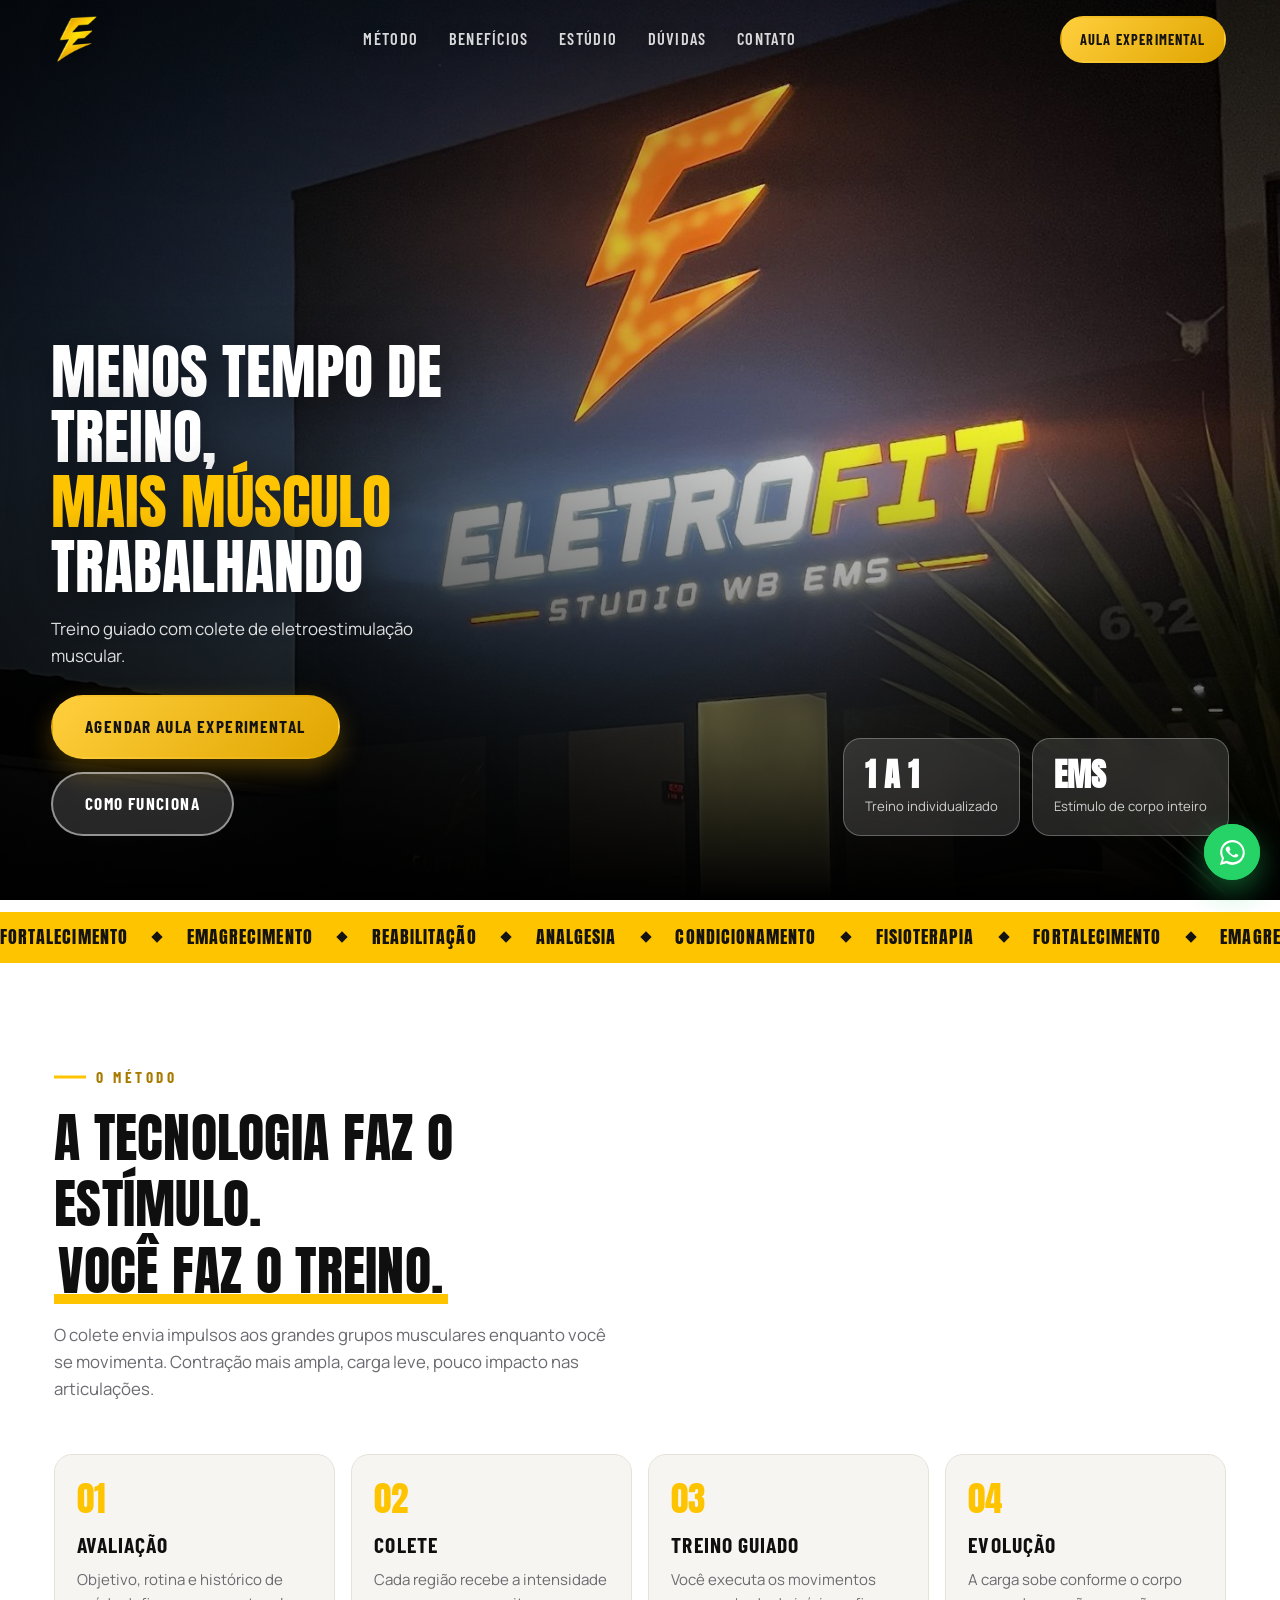
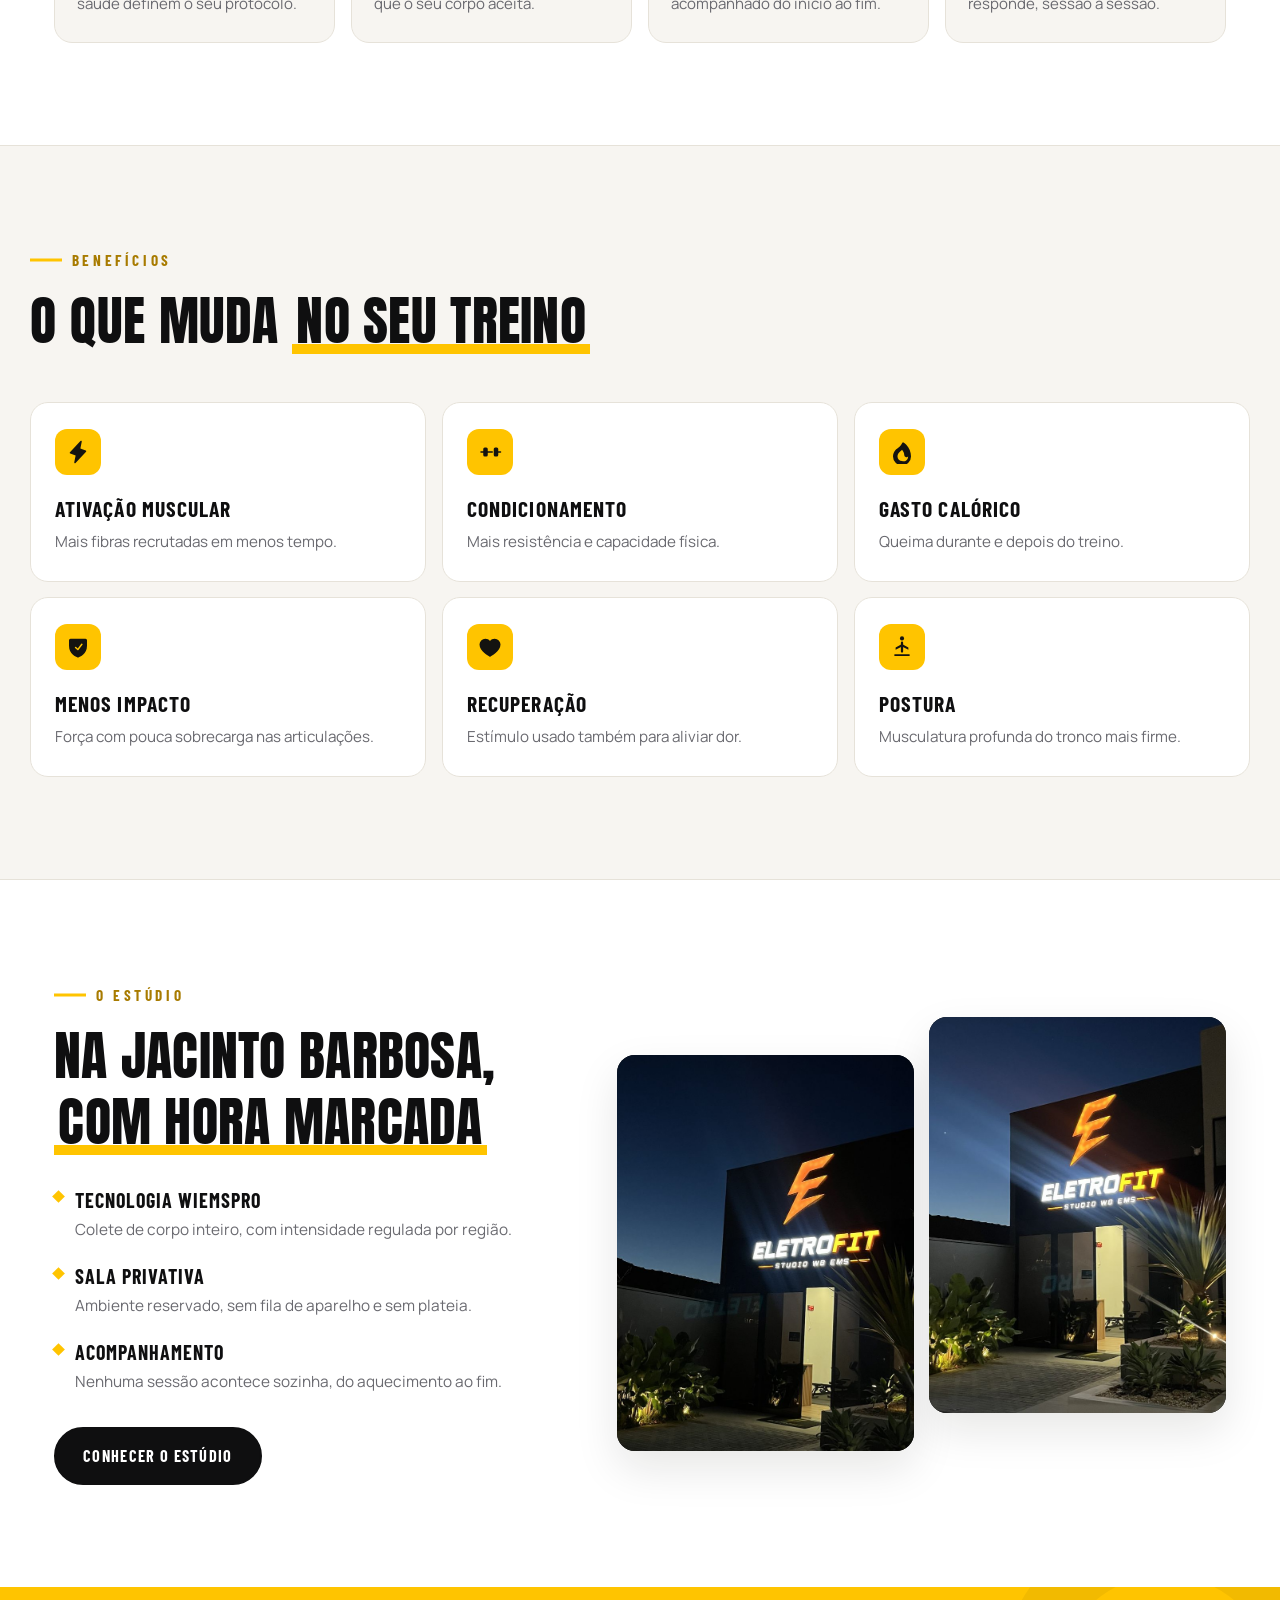
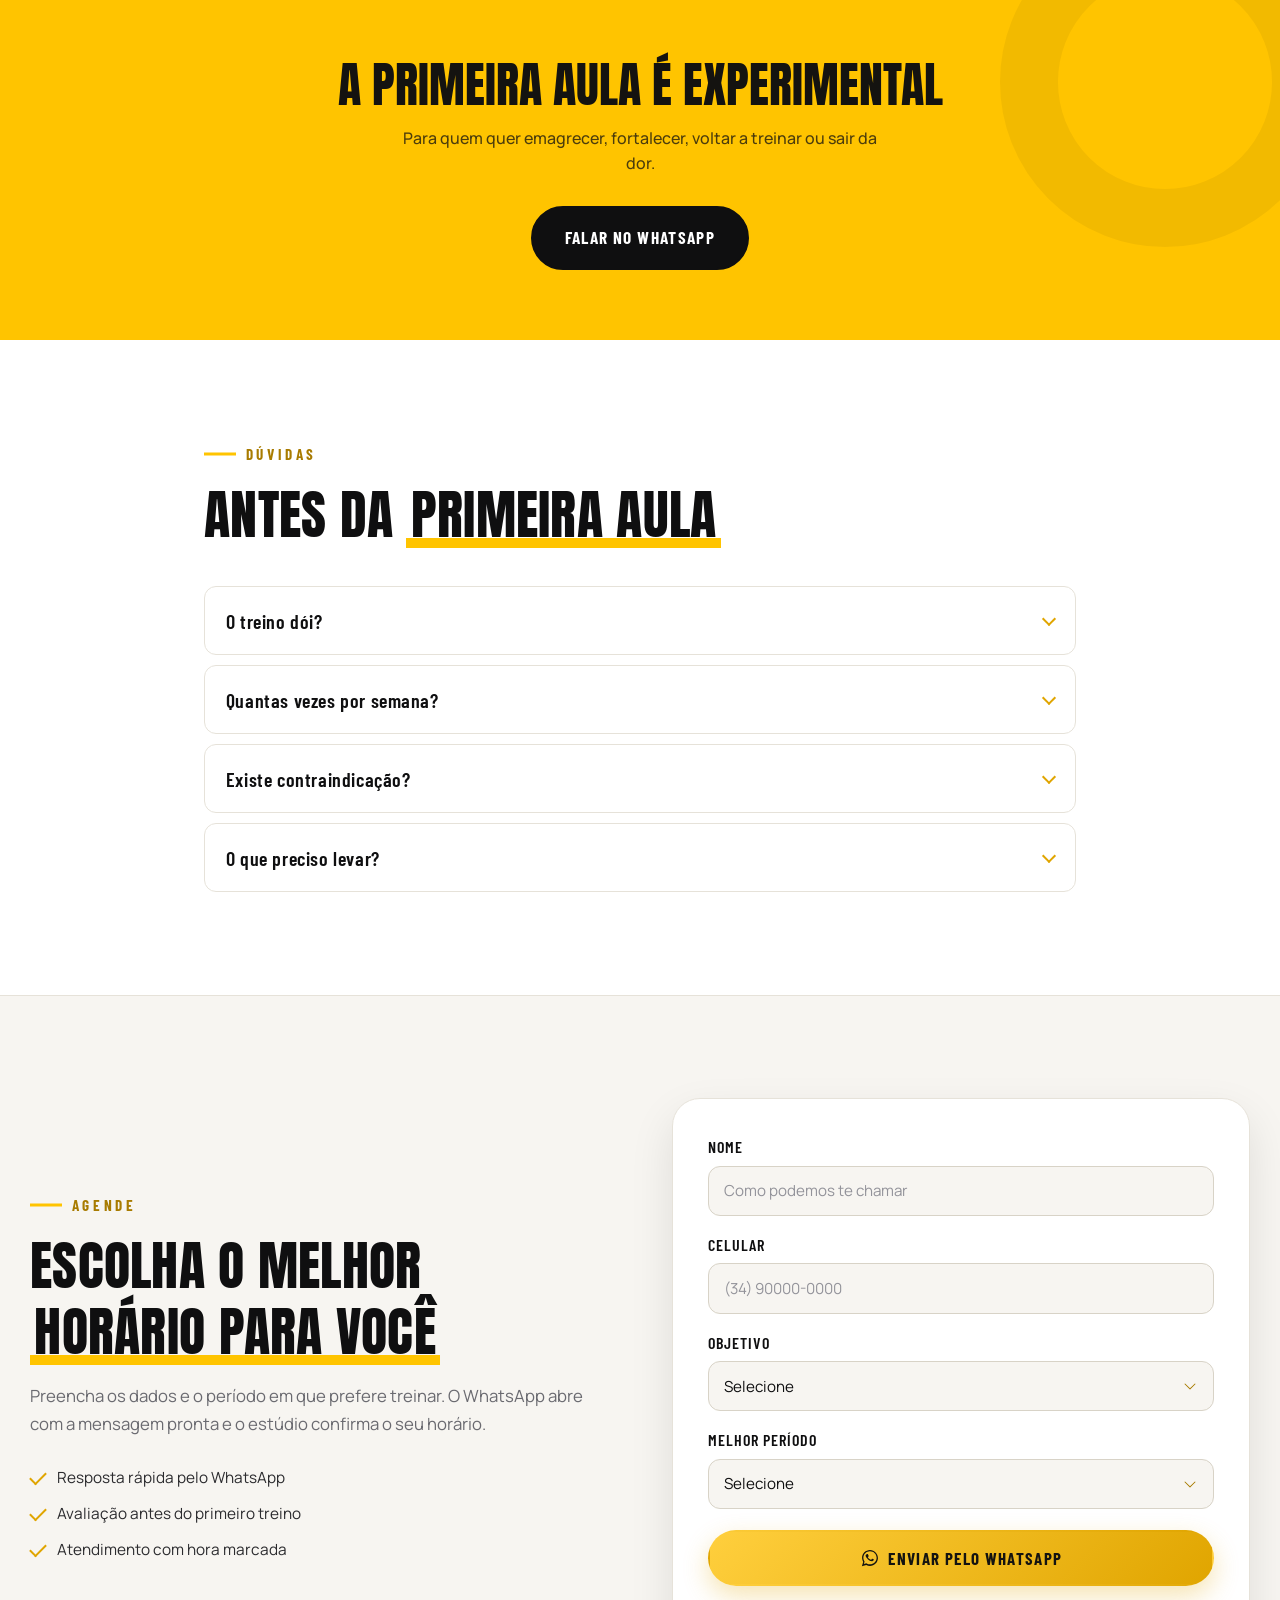
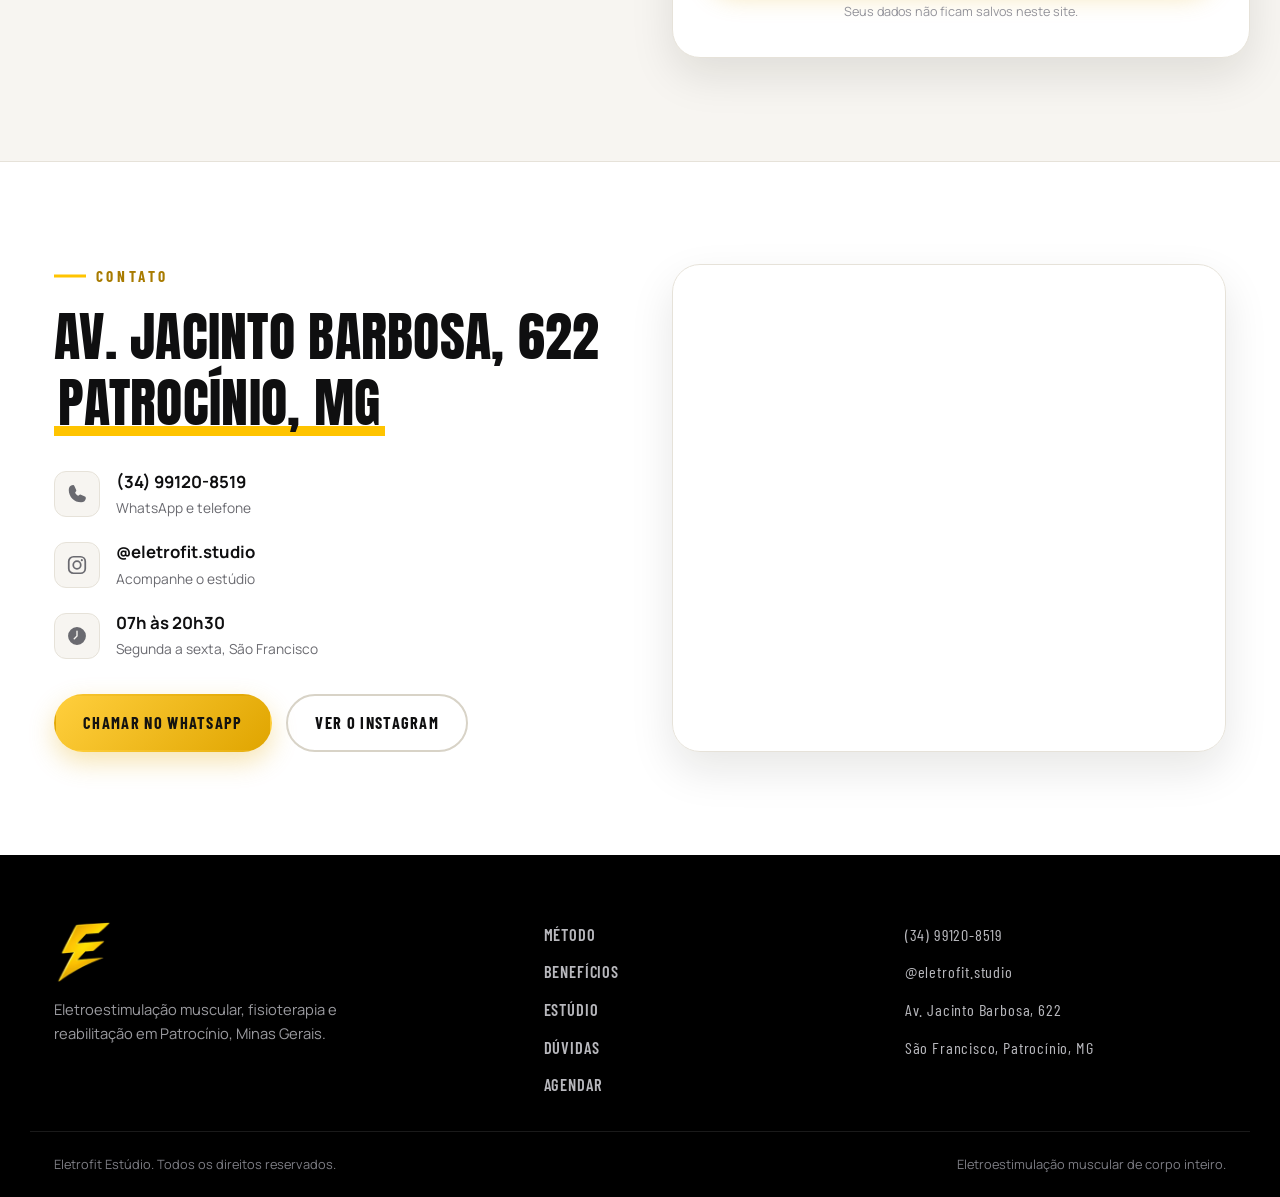
==== commit 98d6c2a9: "Hero de tela cheia, preto absoluto na moldura e o raio no lugar do logotipo Site: a hero passou a oc" ====
--- a/site/index.html
+++ b/site/index.html
@@ -17,7 +17,7 @@
 <link rel="preconnect" href="https://fonts.gstatic.com" crossorigin>
 <link href="https://fonts.googleapis.com/css2?family=Anton&family=Barlow+Condensed:wght@500;600;700&family=Manrope:wght@300;400;500;600;700;800&display=swap" rel="stylesheet">
 <script>document.documentElement.className+=" js";</script>
-<link rel="stylesheet" href="styles.css?v=3">
+<link rel="stylesheet" href="styles.css?v=4">
 <link rel="icon" type="image/png" href="favicon.png?v=1">
 <link rel="apple-touch-icon" href="favicon.png?v=1">
 <script type="application/ld+json">
@@ -54,7 +54,7 @@
 <header class="nav" id="nav">
   <div class="nav__pill">
     <a href="#inicio" class="brand" aria-label="Eletrofit Estúdio, início">
-      <img src="img/eletrofit-logo.png" alt="Eletrofit Estúdio" width="768" height="768">
+      <img src="img/eletrofit-raio.png" alt="Eletrofit Estúdio" width="512" height="512">
     </a>
 
     <nav class="nav__links" aria-label="Navegação principal">
@@ -94,7 +94,6 @@
 
     <div class="hero__body">
       <div class="hero__copy js-stagger">
-        <span class="hero__pin reveal">Av. Jacinto Barbosa, 622, Patrocínio MG</span>
         <h1 class="reveal">Menos tempo de treino,<br><em>mais músculo</em> trabalhando</h1>
         <p class="reveal">Treino guiado com colete de eletroestimulação muscular.</p>
         <div class="hero__actions reveal">
@@ -399,7 +398,7 @@
 <footer class="foot">
   <div class="foot__inner">
     <div class="foot__brand">
-      <img src="img/eletrofit-logo.png" alt="Eletrofit Estúdio" width="768" height="768">
+      <img src="img/eletrofit-raio.png" alt="Eletrofit Estúdio" width="512" height="512">
       <p>Eletroestimulação muscular, fisioterapia e reabilitação em Patrocínio, Minas Gerais.</p>
     </div>
     <nav class="foot__nav" aria-label="Rodapé">
--- a/site/styles.css
+++ b/site/styles.css
@@ -141,10 +141,10 @@
 }
 /* passou do topo: vira barra preta */
 .nav.solid{
-  background:var(--ink);
+  background:#000;
   padding:8px 0;
   border-bottom-color:rgba(255,255,255,.08);
-  box-shadow:0 10px 30px rgba(0,0,0,.28);
+  box-shadow:0 10px 30px rgba(0,0,0,.4);
 }
 .nav__pill{
   max-width:var(--maxw);margin:0 auto;
@@ -153,10 +153,11 @@
 }
 .brand{display:flex;align-items:center;margin-right:auto;flex-shrink:0}
 .brand img{
-  width:52px;height:52px;border-radius:50%;
+  width:46px;height:46px;object-fit:contain;
+  filter:drop-shadow(0 2px 10px rgba(0,0,0,.45));
   transition:width .38s var(--ease),height .38s var(--ease);
 }
-.nav.solid .brand img{width:44px;height:44px}
+.nav.solid .brand img{width:40px;height:40px}
 .nav__links{display:flex;gap:1.9rem;margin-right:auto}
 .nav__links a{
   font-family:var(--font-cond);
@@ -186,7 +187,7 @@
   display:none;flex-direction:column;
   width:calc(100% - 2rem);max-width:var(--maxw);
   margin:.6rem auto 0;padding:0 1.3rem;max-height:0;overflow:hidden;
-  background:rgba(15,15,16,.96);
+  background:rgba(0,0,0,.97);
   border:1px solid rgba(255,255,255,.1);
   border-radius:var(--radius);
   box-shadow:0 20px 44px rgba(0,0,0,.45);
@@ -204,13 +205,12 @@
 /* ===================================================
    HERO
    =================================================== */
-.hero{padding:12px 12px 0}
+.hero{padding:0}
 .hero__frame{
   position:relative;overflow:hidden;
-  border-radius:var(--radius-lg);
-  min-height:min(94vh,900px);
+  min-height:100vh;min-height:100svh;
   display:flex;align-items:flex-end;
-  background:#0b0b0c;
+  background:#000;
   isolation:isolate;
 }
 .hero__img{
@@ -223,12 +223,12 @@
   background:
     linear-gradient(180deg,rgba(0,0,0,.34) 0%,rgba(0,0,0,0) 24%),
     linear-gradient(90deg,rgba(0,0,0,.72) 0%,rgba(0,0,0,.3) 38%,rgba(0,0,0,0) 66%),
-    linear-gradient(0deg,rgba(0,0,0,.82) 2%,rgba(0,0,0,.3) 32%,rgba(0,0,0,0) 58%);
+    linear-gradient(0deg,#000 0%,rgba(0,0,0,.55) 24%,rgba(0,0,0,0) 56%);
 }
 .hero__body{
   position:relative;width:100%;
   display:flex;align-items:flex-end;justify-content:space-between;gap:2rem;
-  padding:clamp(1.6rem,4vw,3.2rem);
+  padding:clamp(1.8rem,4vw,3.4rem) clamp(1.6rem,4vw,3.2rem) clamp(2.4rem,5vw,4rem);
 }
 .hero__copy{max-width:44ch;min-width:0}
 .hero__pin{
@@ -517,12 +517,12 @@
 /* ===================================================
    FOOTER
    =================================================== */
-.foot{background:var(--ink);color:#d6d6d8}
+.foot{background:#000;color:#d6d6d8}
 .foot__inner{
   max-width:var(--maxw);margin:0 auto;padding:clamp(3rem,6vw,4.2rem) 1.5rem 2rem;
   display:grid;grid-template-columns:1.4fr 1fr 1fr;gap:2.5rem;
 }
-.foot__brand img{width:76px;height:76px;border-radius:50%;margin-bottom:1rem}
+.foot__brand img{width:60px;height:60px;object-fit:contain;margin-bottom:1rem}
 .foot__brand p{color:#9a9a9f;font-size:.92rem;max-width:38ch}
 .foot__nav{display:flex;flex-direction:column;gap:.7rem}
 .foot__nav a,.foot__contact a,.foot__contact span{
@@ -598,8 +598,8 @@
   .brand{margin-right:0}
 }
 @media (max-width:620px){
-  .hero{padding:8px 8px 0}
-  .hero__frame{min-height:min(94vh,780px);border-radius:22px}
+  .hero{padding:0}
+  .hero__frame{min-height:100svh}
   .hero__frame::after{
     background:
       linear-gradient(180deg,rgba(0,0,0,.40) 0%,rgba(0,0,0,0) 22%),
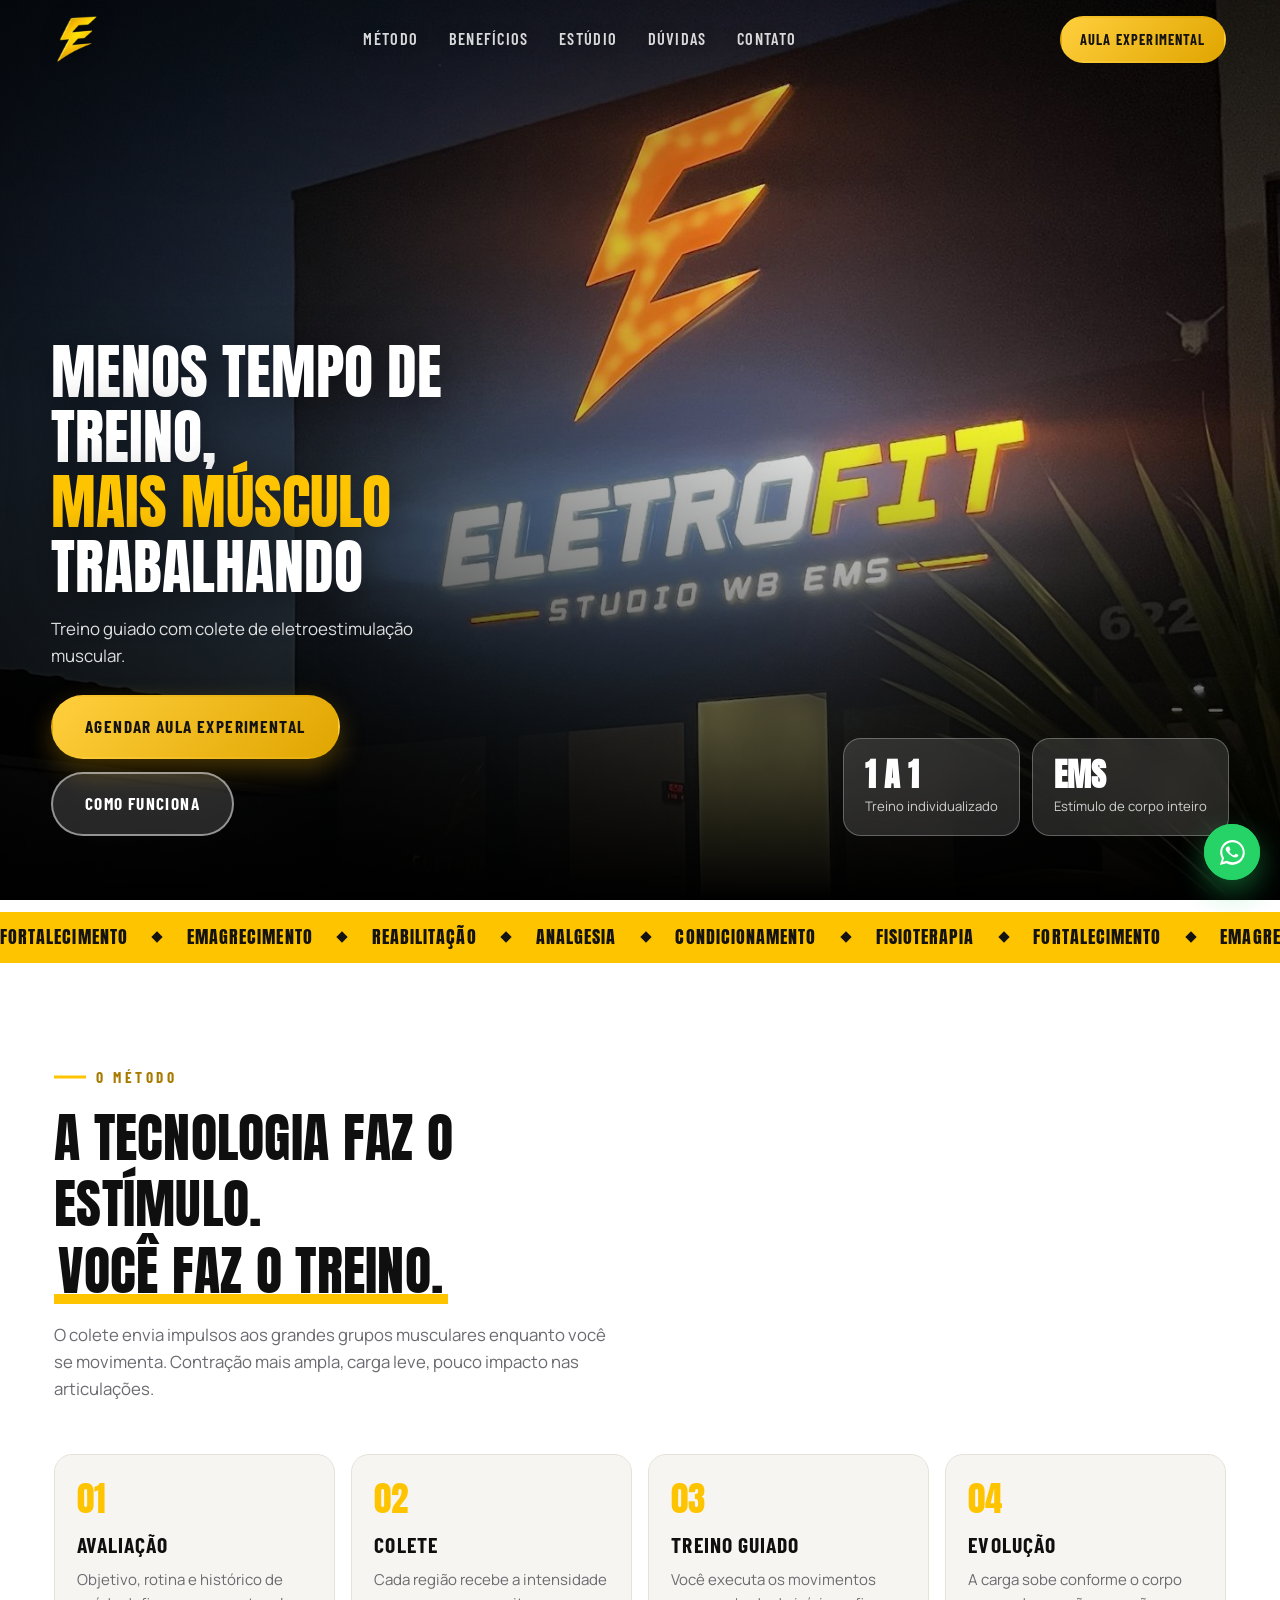
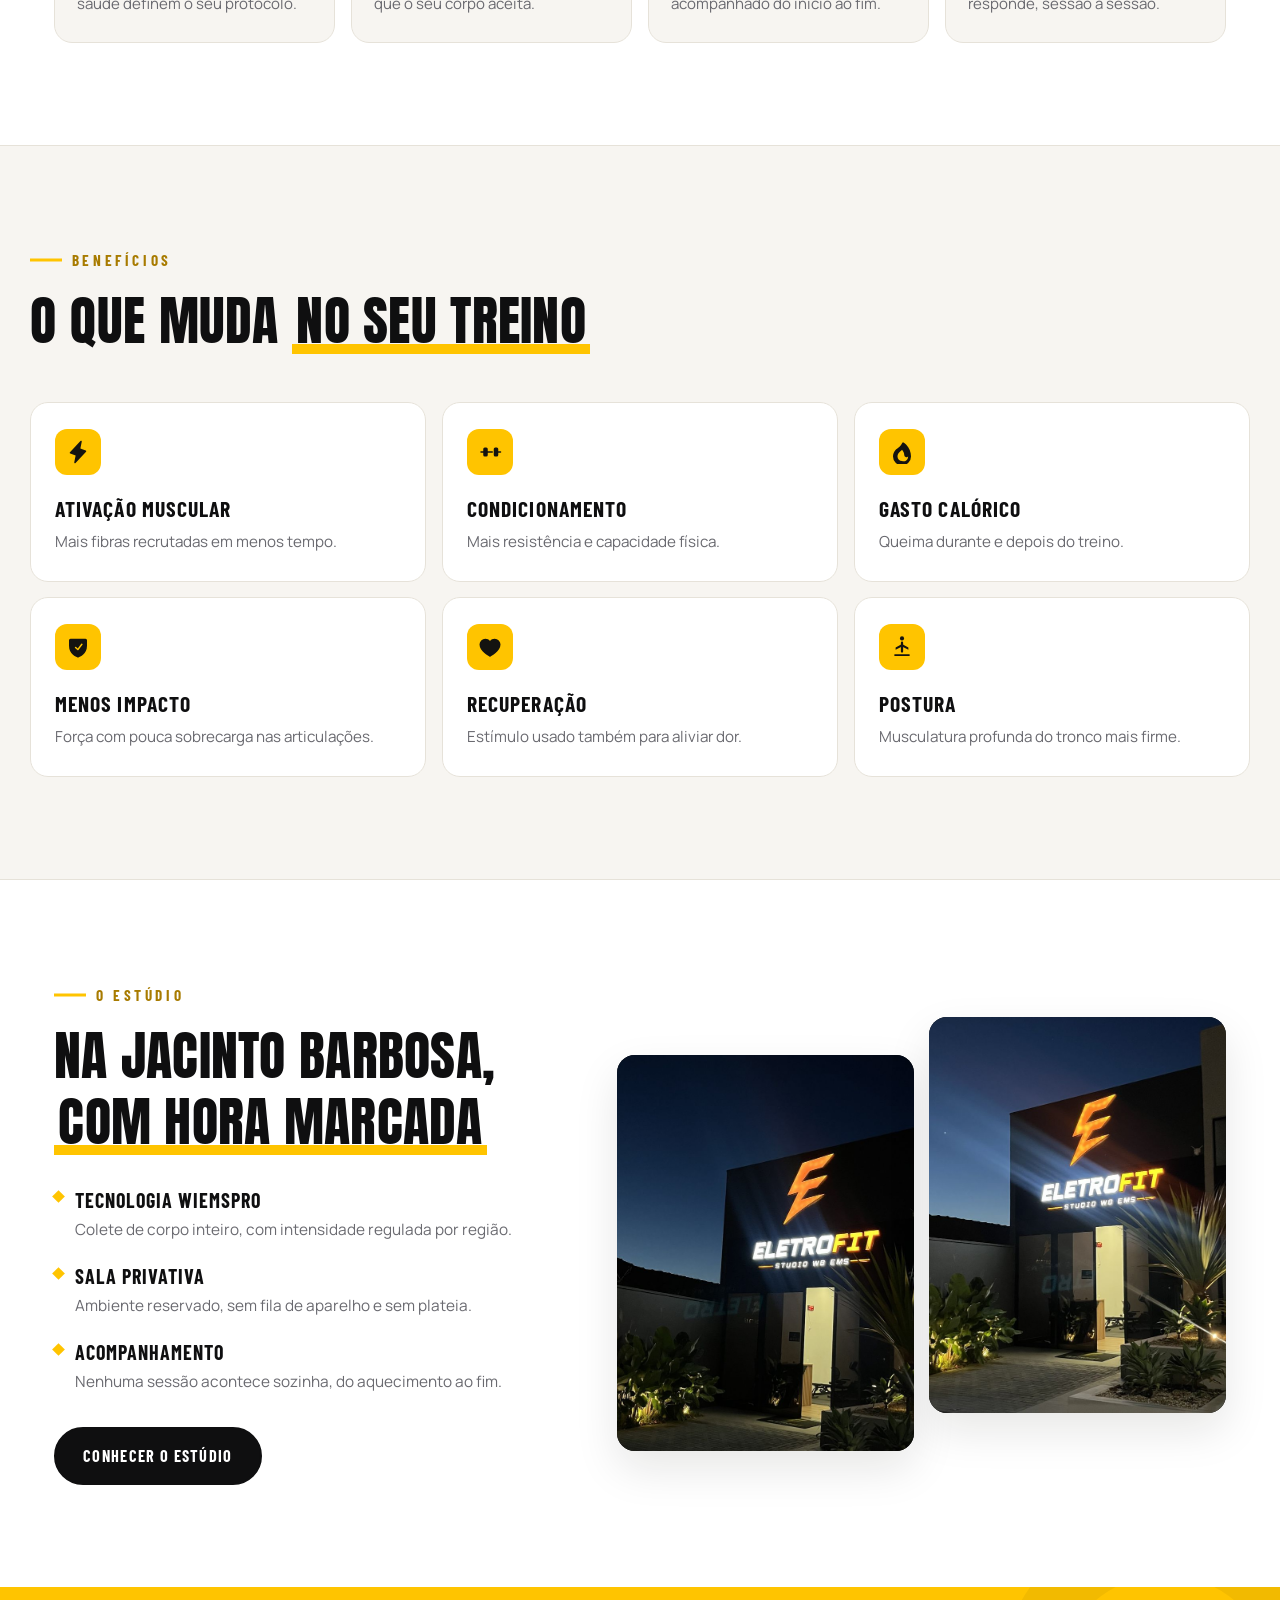
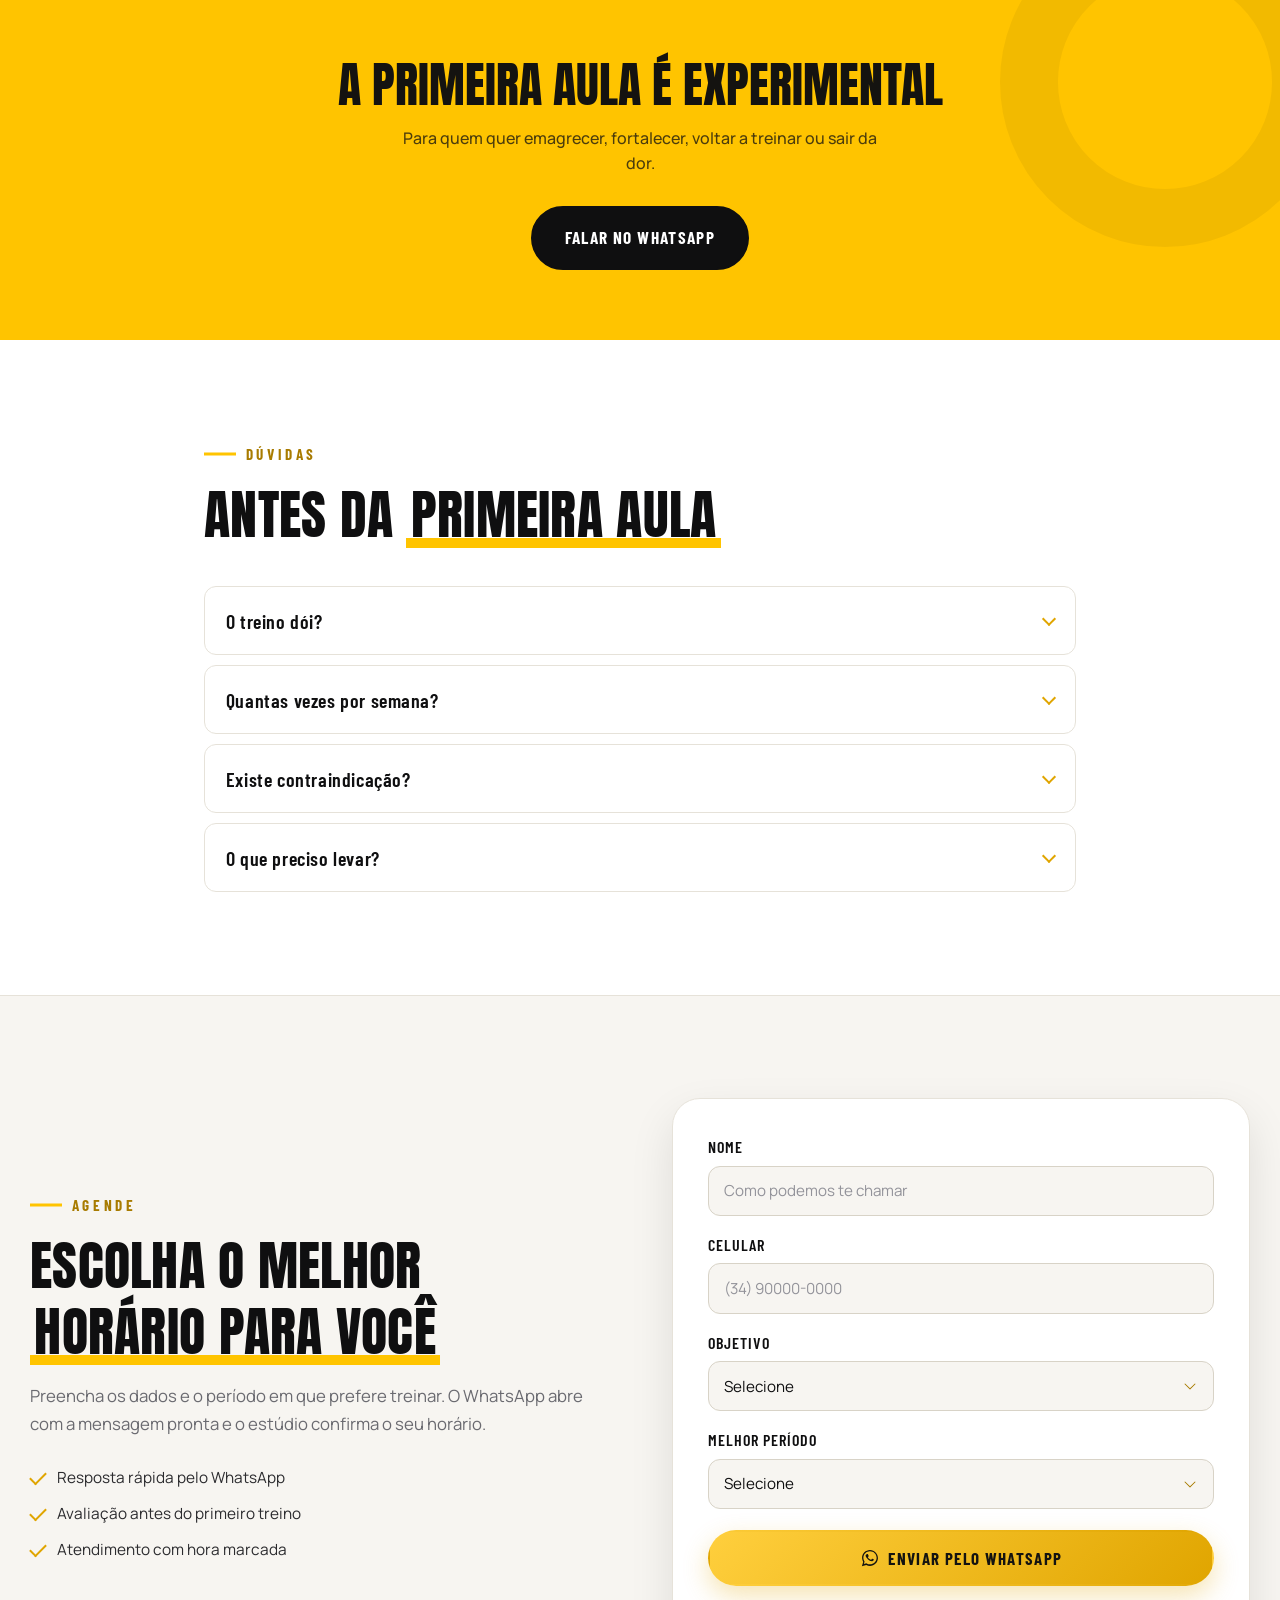
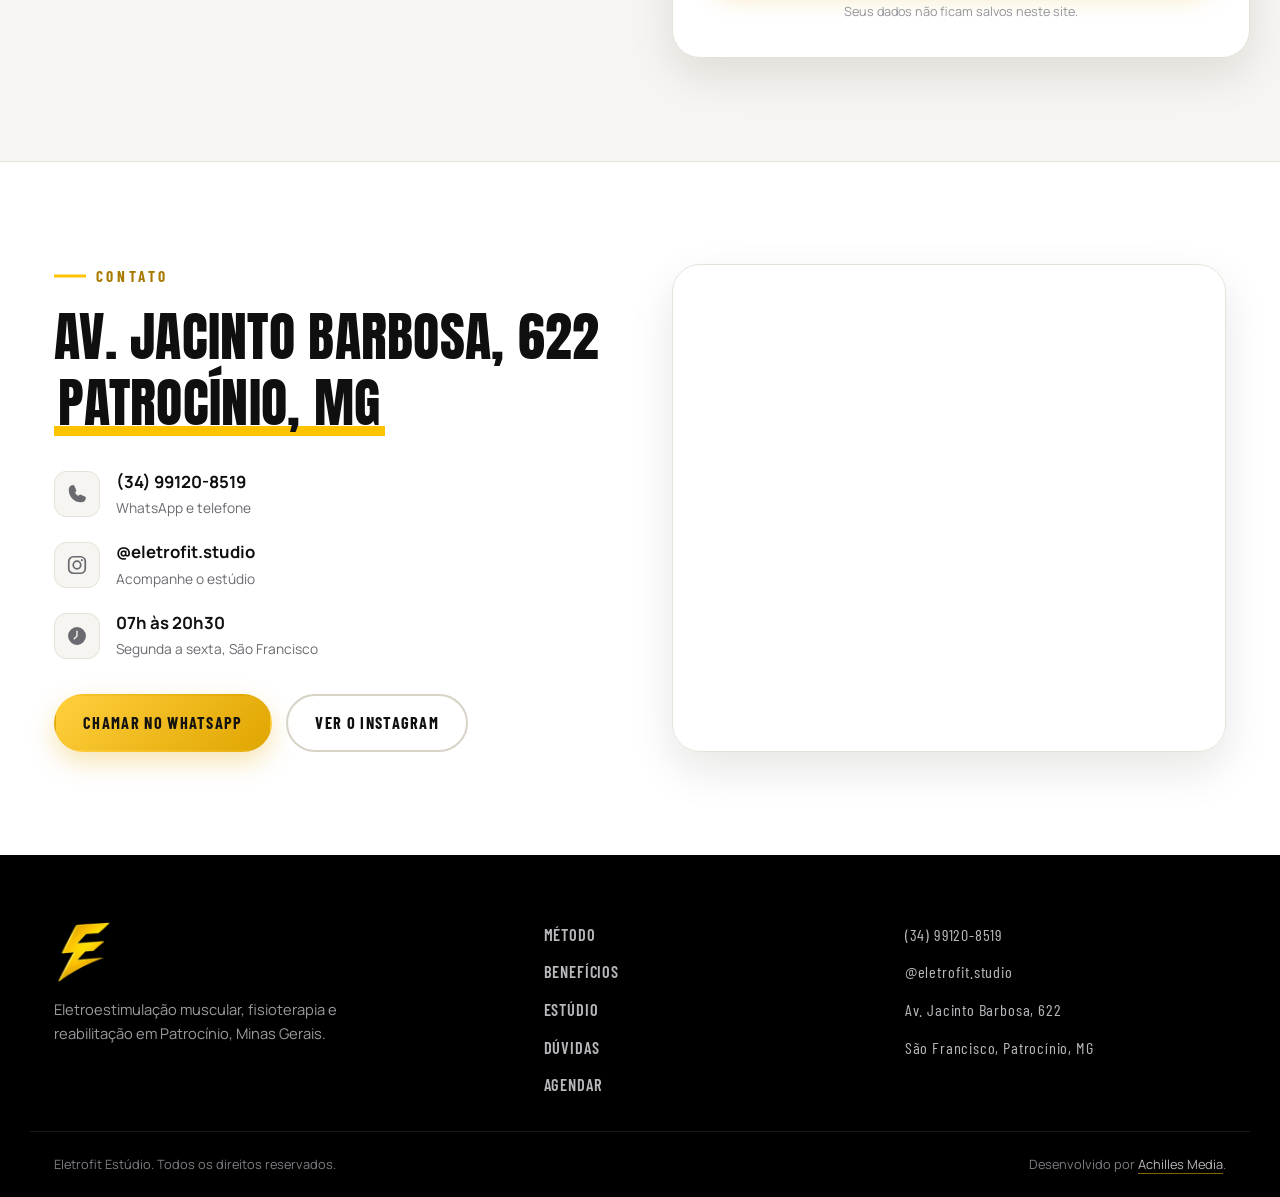
==== commit 3f2637da: "Acentuacao completa, novas funcoes no painel e credito no rodape Todo o texto de tela do painel pass" ====
--- a/site/index.html
+++ b/site/index.html
@@ -417,7 +417,7 @@
   </div>
   <div class="foot__base">
     <span>Eletrofit Estúdio. Todos os direitos reservados.</span>
-    <span>Eletroestimulação muscular de corpo inteiro.</span>
+    <span class="foot__credito">Desenvolvido por <a href="https://achillesmedia.com.br" target="_blank" rel="noopener">Achilles Media</a>.</span>
   </div>
 </footer>
 
--- a/site/styles.css
+++ b/site/styles.css
@@ -539,6 +539,8 @@
   display:flex;justify-content:space-between;gap:1rem;flex-wrap:wrap;
   font-size:.8rem;color:#7d7d84;
 }
+.foot__credito a{color:#b5b5ba;border-bottom:1px solid rgba(255,196,0,.5);transition:color .2s var(--ease)}
+.foot__credito a:hover{color:var(--gold-500)}
 
 /* ===================================================
    WHATSAPP FLUTUANTE
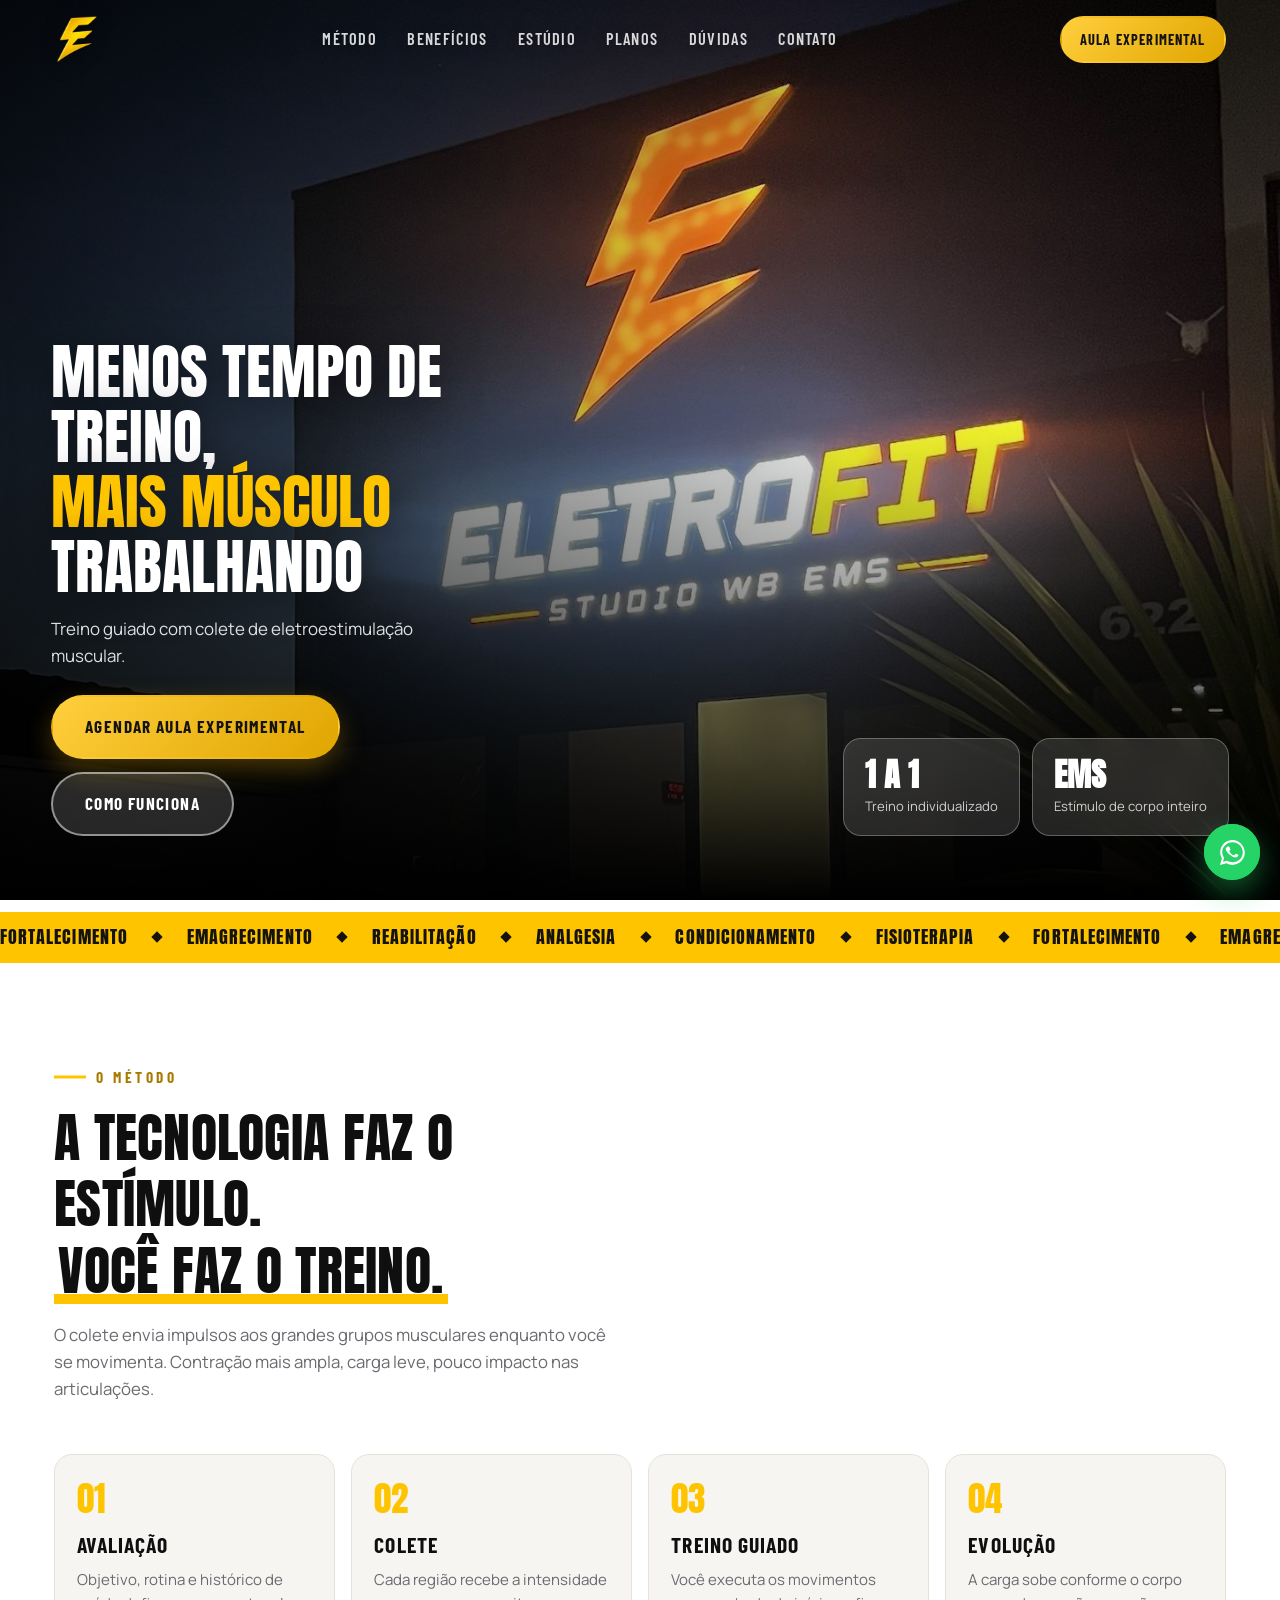
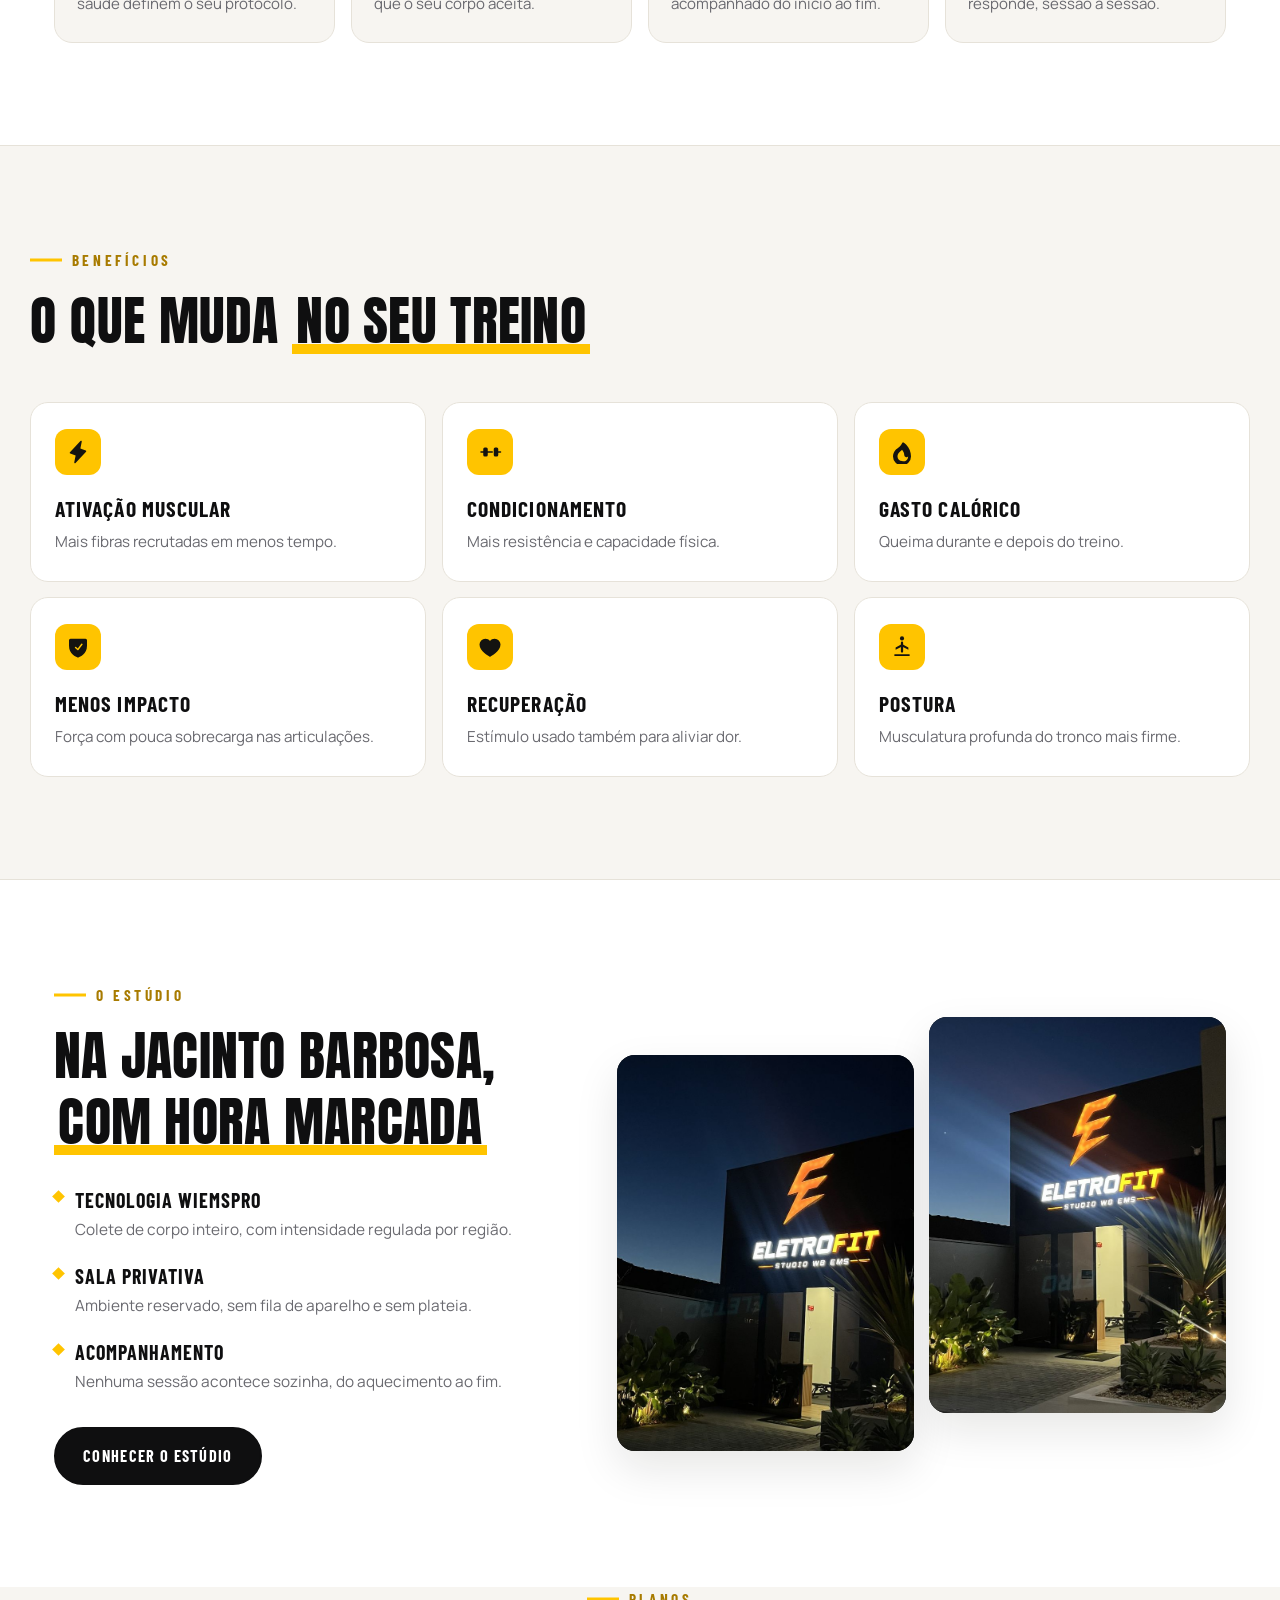
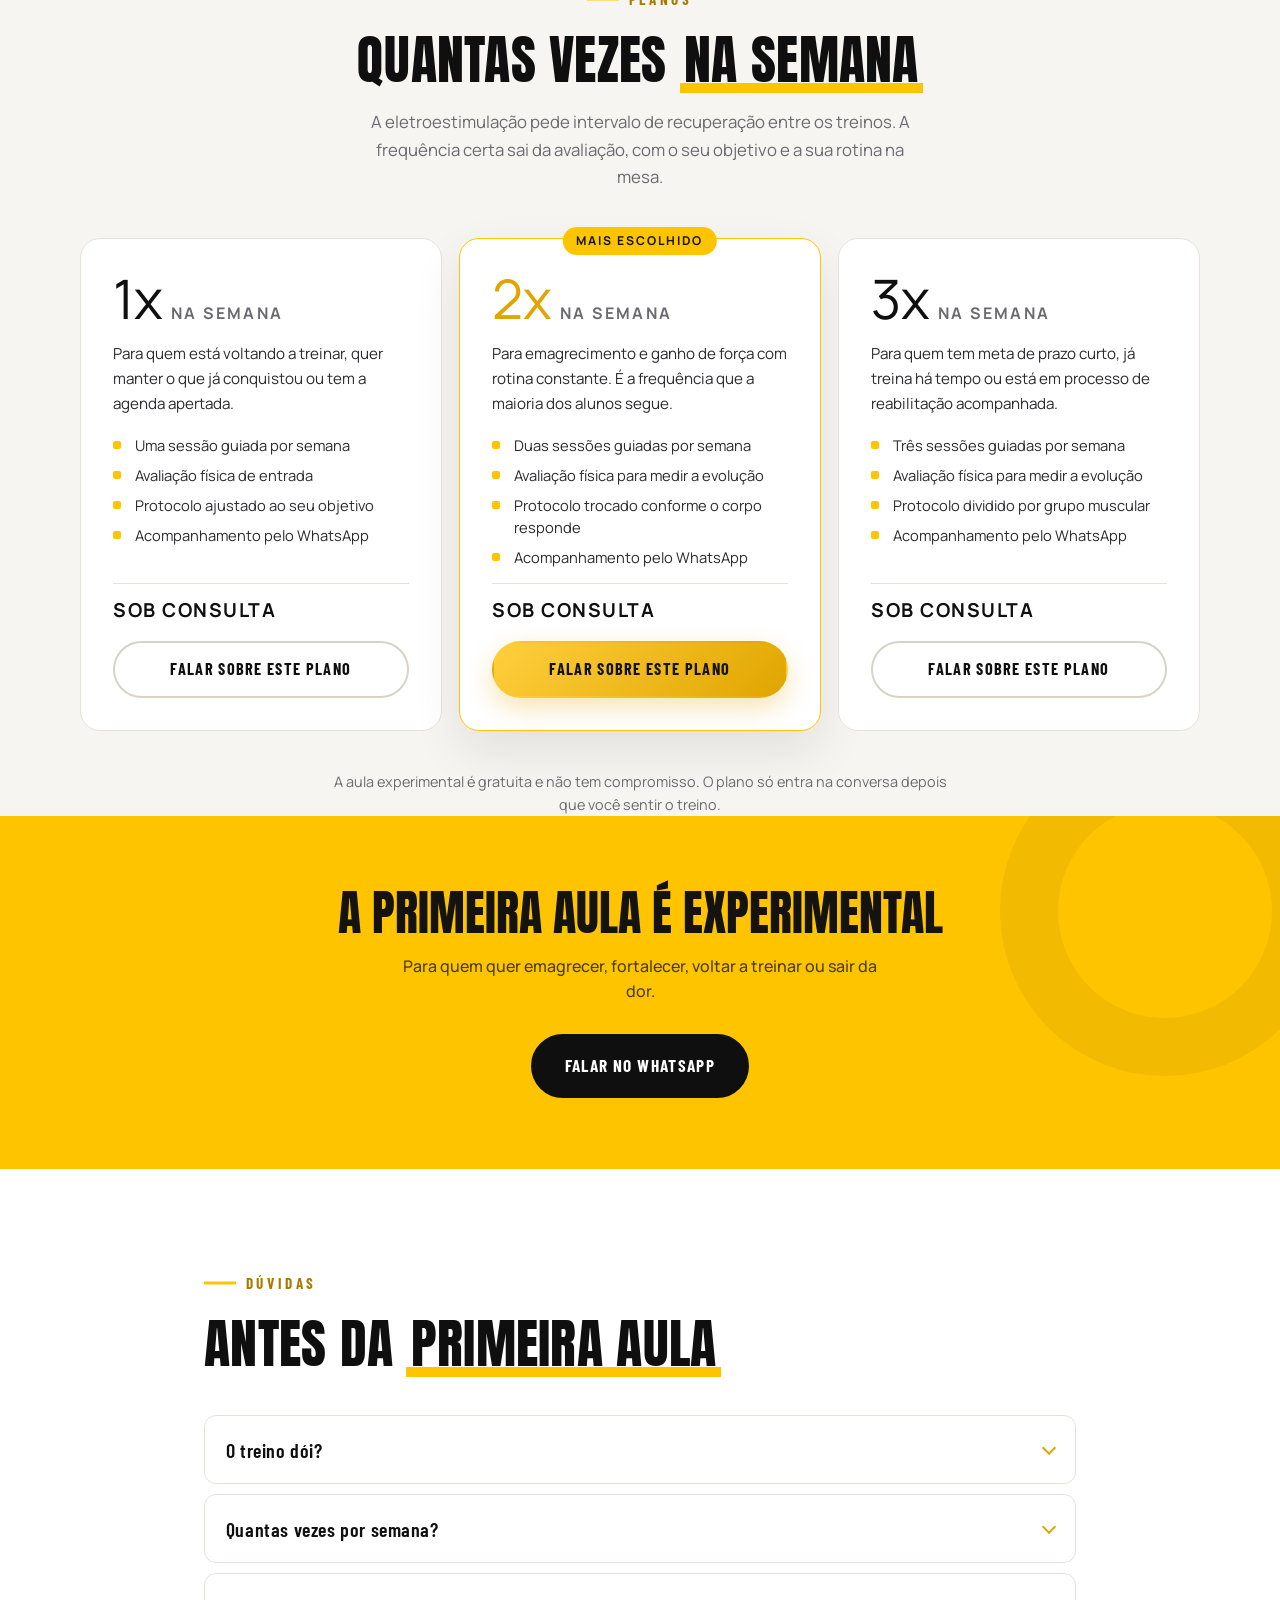
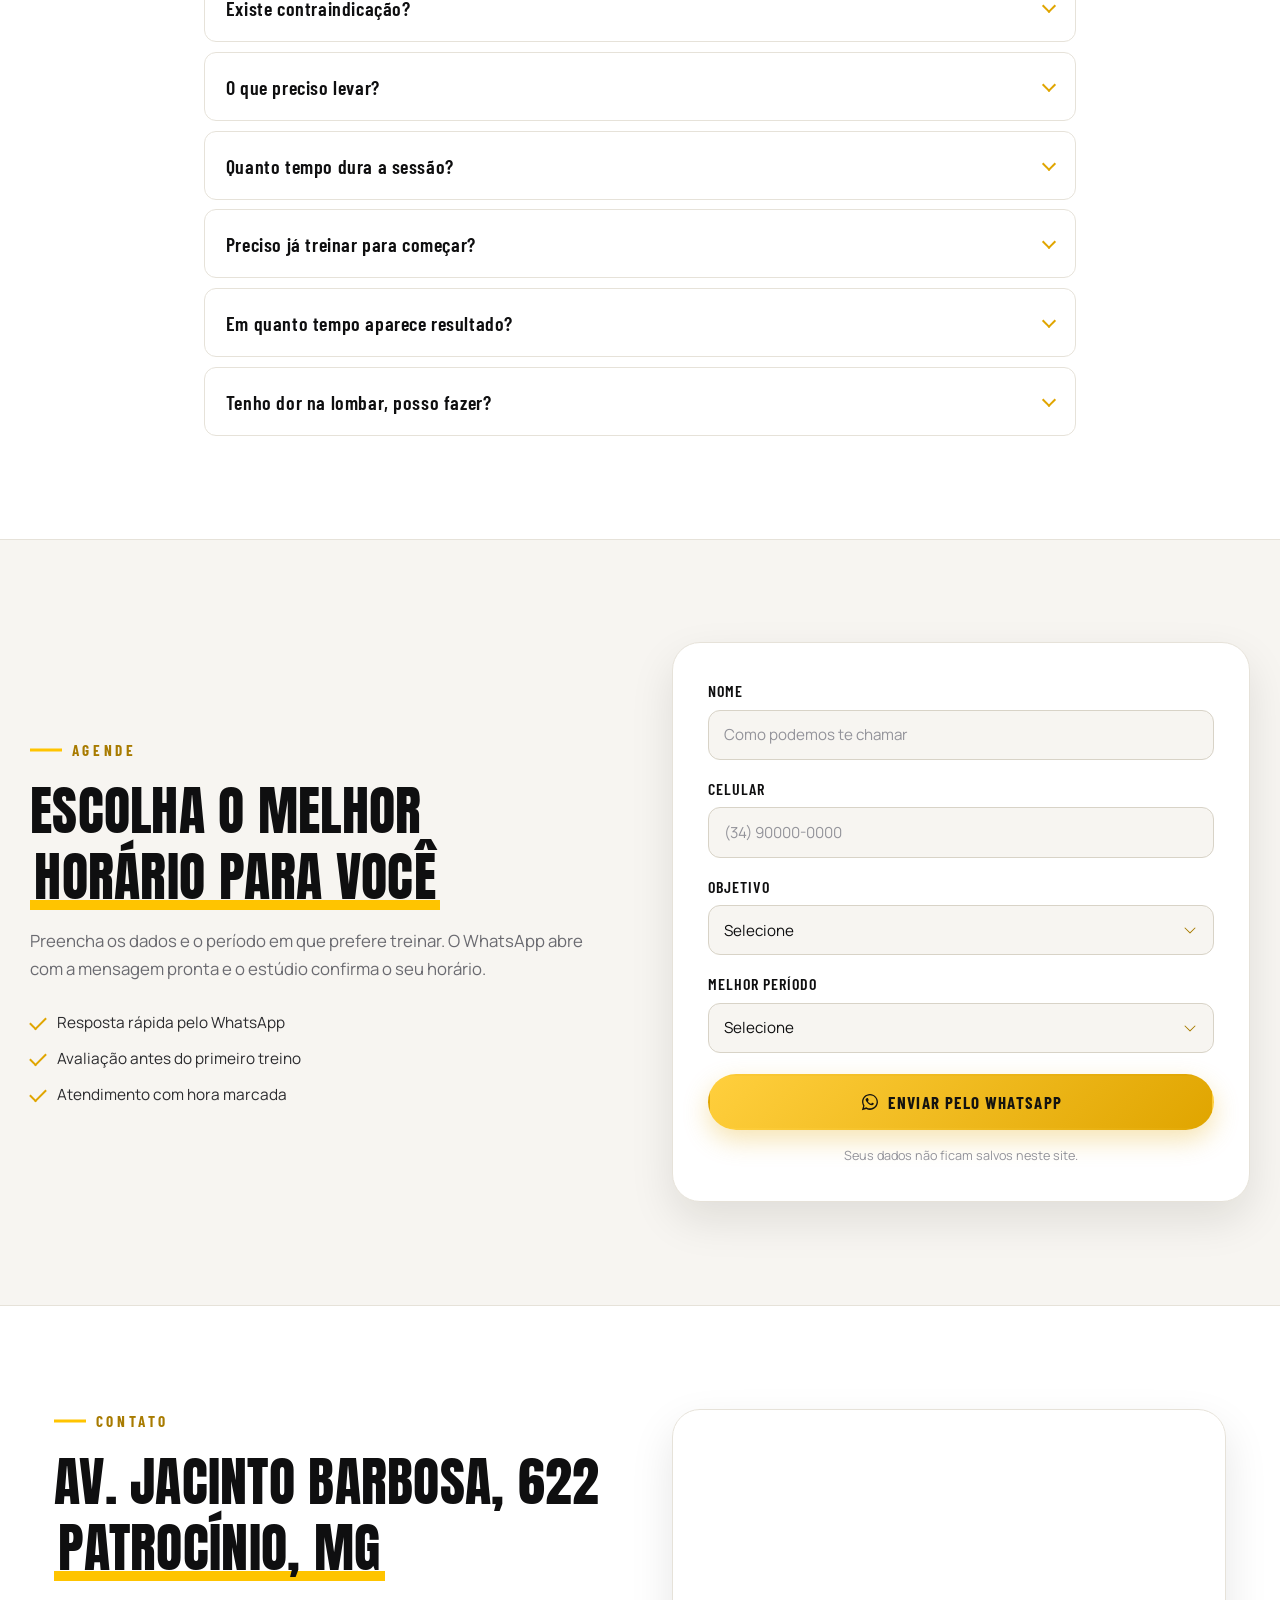
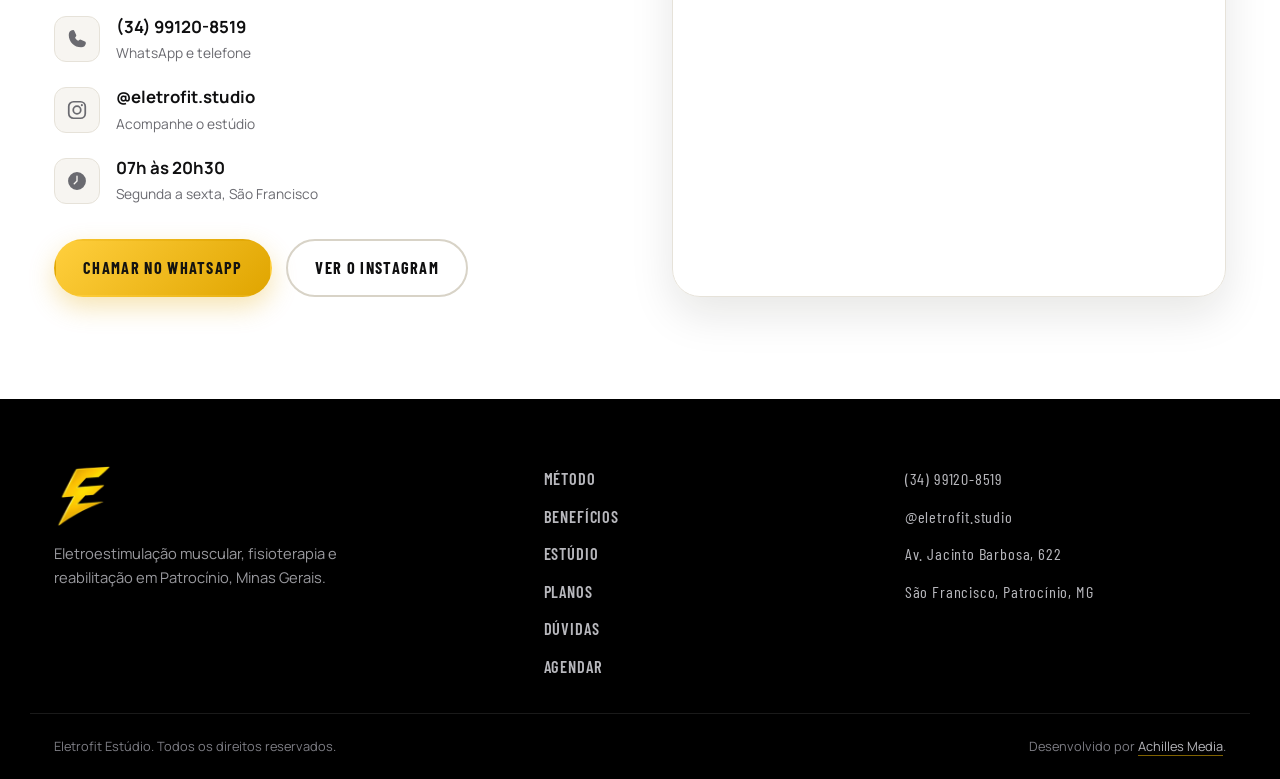
==== commit f715f534: "Painel de gestao com graficos e seis telas novas Reconstroi o painel usando como base um sistema de " ====
--- a/site/index.html
+++ b/site/index.html
@@ -17,7 +17,7 @@
 <link rel="preconnect" href="https://fonts.gstatic.com" crossorigin>
 <link href="https://fonts.googleapis.com/css2?family=Anton&family=Barlow+Condensed:wght@500;600;700&family=Manrope:wght@300;400;500;600;700;800&display=swap" rel="stylesheet">
 <script>document.documentElement.className+=" js";</script>
-<link rel="stylesheet" href="styles.css?v=4">
+<link rel="stylesheet" href="styles.css?v=5">
 <link rel="icon" type="image/png" href="favicon.png?v=1">
 <link rel="apple-touch-icon" href="favicon.png?v=1">
 <script type="application/ld+json">
@@ -61,6 +61,7 @@
       <a href="#metodo">Método</a>
       <a href="#beneficios">Benefícios</a>
       <a href="#estudio">Estúdio</a>
+      <a href="#planos">Planos</a>
       <a href="#duvidas">Dúvidas</a>
       <a href="#localizacao">Contato</a>
     </nav>
@@ -76,6 +77,7 @@
     <a href="#metodo">Método</a>
     <a href="#beneficios">Benefícios</a>
     <a href="#estudio">Estúdio</a>
+    <a href="#planos">Planos</a>
     <a href="#duvidas">Dúvidas</a>
     <a href="#localizacao">Contato</a>
     <a class="btn btn--primary" href="#agendar">Agendar aula experimental</a>
@@ -249,6 +251,73 @@
   </div>
 </section>
 
+
+<!-- ================= PLANOS =================
+     Os valores ficam no atributo data-valor e no texto
+     de cada plano. Para publicar o preco de verdade,
+     troque "Sob consulta" pelo valor combinado.
+     ============================================== -->
+<section class="planos" id="planos">
+  <div class="planos__head reveal">
+    <span class="eyebrow">Planos</span>
+    <h2 class="section-title">Quantas vezes <em>na semana</em></h2>
+    <p class="lead">A eletroestimulação pede intervalo de recuperação entre os treinos. A frequência certa sai da avaliação, com o seu objetivo e a sua rotina na mesa.</p>
+  </div>
+
+  <div class="planos__grid js-stagger">
+    <article class="plano reveal">
+      <header class="plano__topo">
+        <span class="plano__vezes">1x</span>
+        <span class="plano__semana">na semana</span>
+      </header>
+      <p class="plano__quem">Para quem está voltando a treinar, quer manter o que já conquistou ou tem a agenda apertada.</p>
+      <ul class="plano__itens">
+        <li>Uma sessão guiada por semana</li>
+        <li>Avaliação física de entrada</li>
+        <li>Protocolo ajustado ao seu objetivo</li>
+        <li>Acompanhamento pelo WhatsApp</li>
+      </ul>
+      <p class="plano__valor">Sob consulta</p>
+      <a class="btn btn--ghost btn--cheio" href="https://wa.me/5534991208519?text=Ol%C3%A1%21%20Quero%20saber%20sobre%20o%20plano%20de%201x%20na%20semana%20na%20Eletrofit." target="_blank" rel="noopener">Falar sobre este plano</a>
+    </article>
+
+    <article class="plano plano--destaque reveal">
+      <span class="plano__selo">Mais escolhido</span>
+      <header class="plano__topo">
+        <span class="plano__vezes">2x</span>
+        <span class="plano__semana">na semana</span>
+      </header>
+      <p class="plano__quem">Para emagrecimento e ganho de força com rotina constante. É a frequência que a maioria dos alunos segue.</p>
+      <ul class="plano__itens">
+        <li>Duas sessões guiadas por semana</li>
+        <li>Avaliação física para medir a evolução</li>
+        <li>Protocolo trocado conforme o corpo responde</li>
+        <li>Acompanhamento pelo WhatsApp</li>
+      </ul>
+      <p class="plano__valor">Sob consulta</p>
+      <a class="btn btn--primary btn--cheio" href="https://wa.me/5534991208519?text=Ol%C3%A1%21%20Quero%20saber%20sobre%20o%20plano%20de%202x%20na%20semana%20na%20Eletrofit." target="_blank" rel="noopener">Falar sobre este plano</a>
+    </article>
+
+    <article class="plano reveal">
+      <header class="plano__topo">
+        <span class="plano__vezes">3x</span>
+        <span class="plano__semana">na semana</span>
+      </header>
+      <p class="plano__quem">Para quem tem meta de prazo curto, já treina há tempo ou está em processo de reabilitação acompanhada.</p>
+      <ul class="plano__itens">
+        <li>Três sessões guiadas por semana</li>
+        <li>Avaliação física para medir a evolução</li>
+        <li>Protocolo dividido por grupo muscular</li>
+        <li>Acompanhamento pelo WhatsApp</li>
+      </ul>
+      <p class="plano__valor">Sob consulta</p>
+      <a class="btn btn--ghost btn--cheio" href="https://wa.me/5534991208519?text=Ol%C3%A1%21%20Quero%20saber%20sobre%20o%20plano%20de%203x%20na%20semana%20na%20Eletrofit." target="_blank" rel="noopener">Falar sobre este plano</a>
+    </article>
+  </div>
+
+  <p class="planos__nota reveal">A aula experimental é gratuita e não tem compromisso. O plano só entra na conversa depois que você sentir o treino.</p>
+</section>
+
 <!-- ================= CHAMADA ================= -->
 <section class="cta">
   <div class="cta__inner reveal">
@@ -285,6 +354,27 @@
       <summary>O que preciso levar?</summary>
       <p>Roupa de treino, tênis e água. O colete e o restante do equipamento são do estúdio.</p>
     </details>
+
+    <details class="qa reveal">
+      <summary>Quanto tempo dura a sessão?</summary>
+      <p>O estímulo em si é curto. Some o tempo de vestir o colete, aquecer e alongar no fim e reserve cerca de quarenta minutos no estúdio.</p>
+    </details>
+
+    <details class="qa reveal">
+      <summary>Preciso já treinar para começar?</summary>
+      <p>Não. Quem nunca treinou começa pelo protocolo de adaptação, com intensidade baixa e movimentos simples, e sobe a carga só quando o corpo responde.</p>
+    </details>
+
+    <details class="qa reveal">
+      <summary>Em quanto tempo aparece resultado?</summary>
+      <p>Depende do ponto de partida, da frequência e do que você come e dorme fora daqui. Por isso medimos peso, gordura e circunferências na entrada e repetimos a medição, para a conversa ser com número e não com impressão.</p>
+    </details>
+
+    <details class="qa reveal">
+      <summary>Tenho dor na lombar, posso fazer?</summary>
+      <p>Na maioria dos casos sim, e o estímulo na musculatura profunda do tronco costuma ajudar. O caminho é o mesmo de sempre: histórico de saúde primeiro, liberação quando o caso pedir, intensidade ajustada depois.</p>
+    </details>
+
   </div>
 </section>
 
@@ -405,6 +495,7 @@
       <a href="#metodo">Método</a>
       <a href="#beneficios">Benefícios</a>
       <a href="#estudio">Estúdio</a>
+      <a href="#planos">Planos</a>
       <a href="#duvidas">Dúvidas</a>
       <a href="#agendar">Agendar</a>
     </nav>
@@ -427,6 +518,6 @@
 </a>
 
 <script src="config.js?v=1"></script>
-<script src="script.js?v=4" defer></script>
+<script src="script.js?v=5" defer></script>
 </body>
 </html>
--- a/site/styles.css
+++ b/site/styles.css
@@ -641,3 +641,58 @@
   .ticker__track{animation:none}
   .wa::after{display:none}
 }
+
+/* ================= PLANOS ================= */
+.planos{padding:clamp(4rem,9vw,7rem) var(--gutter);background:var(--paper-2)}
+.planos__head{max-width:660px;margin:0 auto clamp(2rem,4vw,3rem);text-align:center}
+.planos__head .lead{margin:1rem auto 0}
+.planos__grid{
+  display:grid;grid-template-columns:1fr;gap:1rem;
+  max-width:1120px;margin:0 auto;align-items:stretch;
+}
+.plano{
+  position:relative;display:flex;flex-direction:column;gap:.9rem;min-width:0;
+  background:#fff;border:1px solid var(--line);border-radius:20px;
+  padding:clamp(1.5rem,3vw,2rem);
+}
+.plano--destaque{
+  border-color:var(--gold-500);
+  box-shadow:0 20px 50px rgba(17,17,18,.09);
+}
+.plano__selo{
+  position:absolute;top:-.72rem;left:50%;transform:translateX(-50%);
+  font-family:var(--cond);font-size:.76rem;font-weight:700;
+  letter-spacing:.16em;text-transform:uppercase;white-space:nowrap;
+  background:var(--gold-500);color:#141310;border-radius:999px;padding:.24rem .85rem;
+}
+.plano__topo{display:flex;align-items:baseline;gap:.5rem}
+.plano__vezes{font-family:var(--display);font-size:clamp(2.6rem,6vw,3.4rem);line-height:1;color:var(--ink)}
+.plano--destaque .plano__vezes{color:var(--gold-600)}
+.plano__semana{
+  font-family:var(--cond);font-size:1rem;font-weight:700;
+  letter-spacing:.14em;text-transform:uppercase;color:var(--muted);
+}
+.plano__quem{font-size:.95rem;line-height:1.65;color:var(--ink-2)}
+.plano__itens{display:flex;flex-direction:column;gap:.5rem;margin-top:.2rem}
+.plano__itens li{
+  position:relative;padding-left:1.4rem;font-size:.92rem;color:var(--ink-2);line-height:1.5;
+}
+.plano__itens li::before{
+  content:"";position:absolute;left:0;top:.46em;
+  width:8px;height:8px;border-radius:2px;background:var(--gold-500);
+}
+.plano__valor{
+  margin-top:auto;padding-top:.7rem;border-top:1px solid var(--line);
+  font-family:var(--cond);font-size:1.2rem;font-weight:700;
+  letter-spacing:.08em;text-transform:uppercase;color:var(--ink);
+}
+.btn--cheio{width:100%;justify-content:center}
+.planos__nota{
+  max-width:640px;margin:clamp(1.8rem,3vw,2.4rem) auto 0;text-align:center;
+  font-size:.9rem;color:var(--muted);line-height:1.6;
+}
+
+@media (min-width:760px){
+  .planos__grid{grid-template-columns:repeat(3,minmax(0,1fr));gap:1.1rem}
+  .plano--destaque{transform:translateY(-10px)}
+}
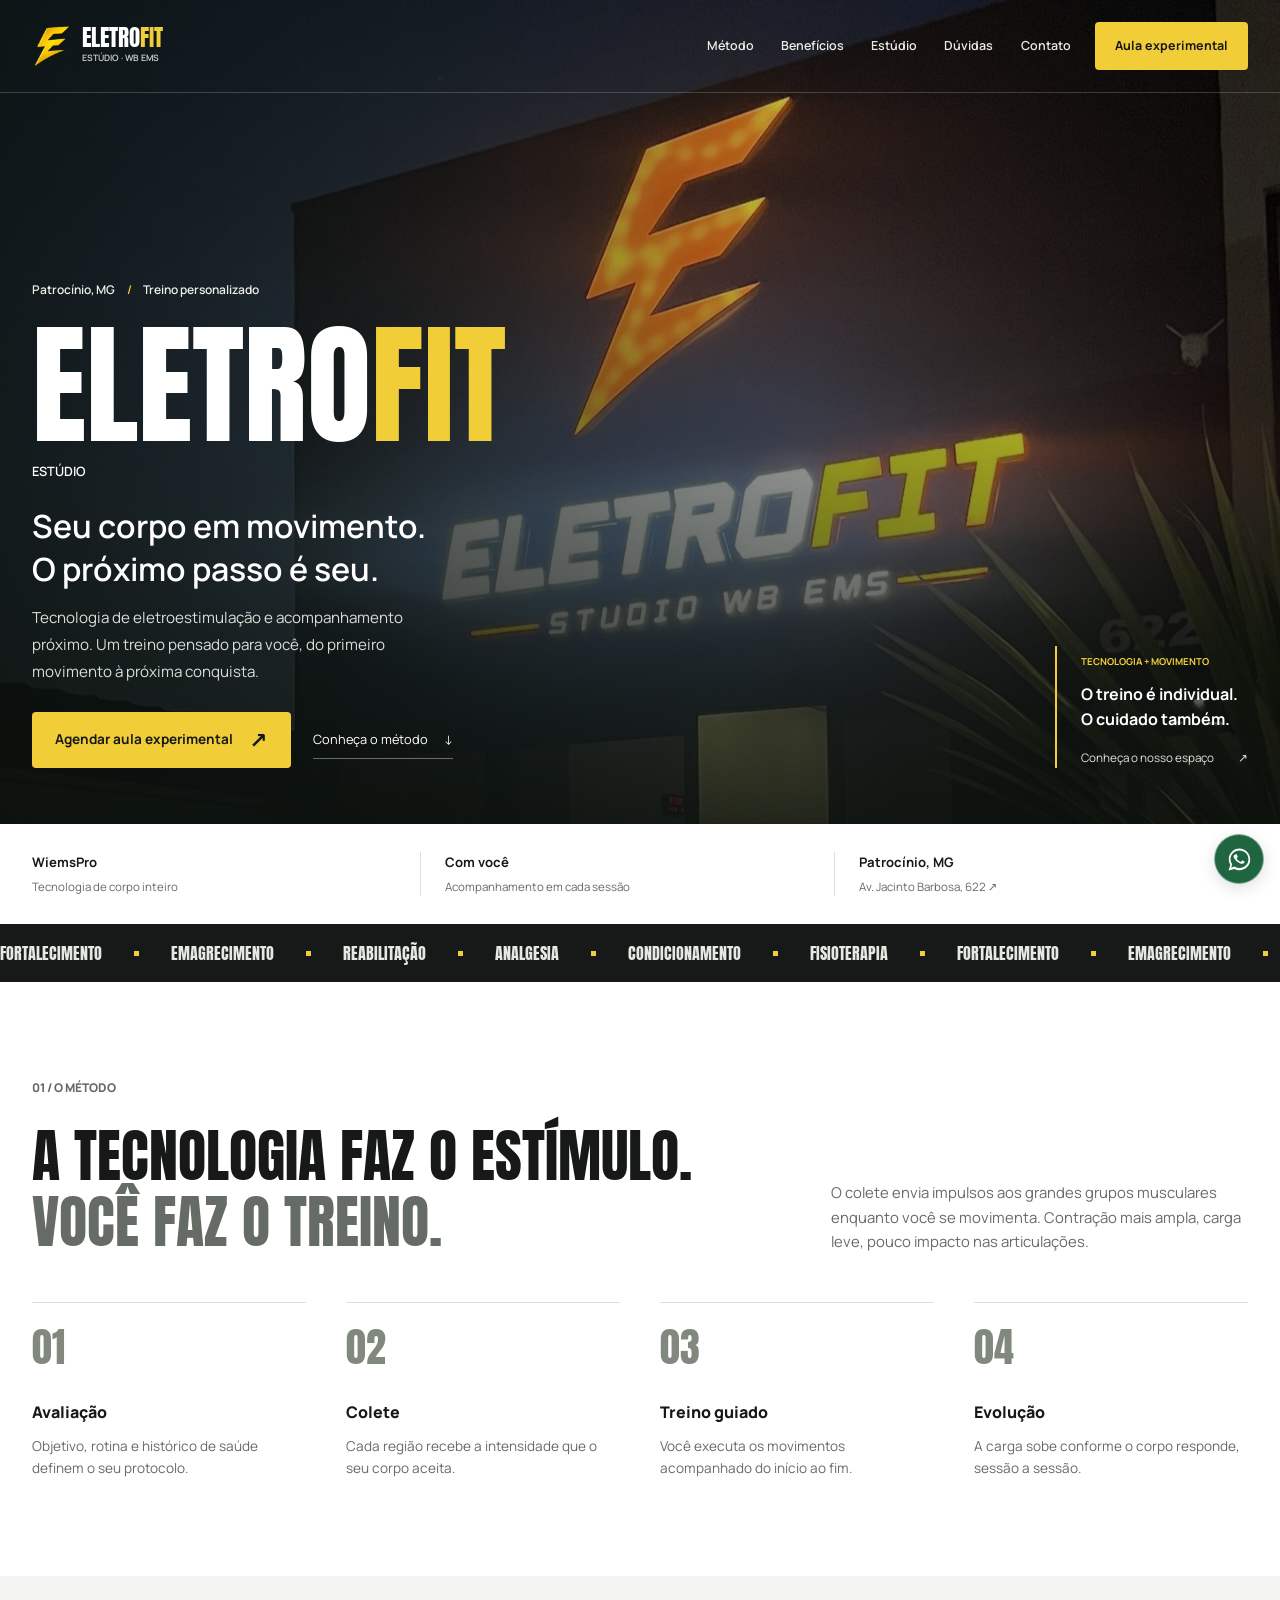
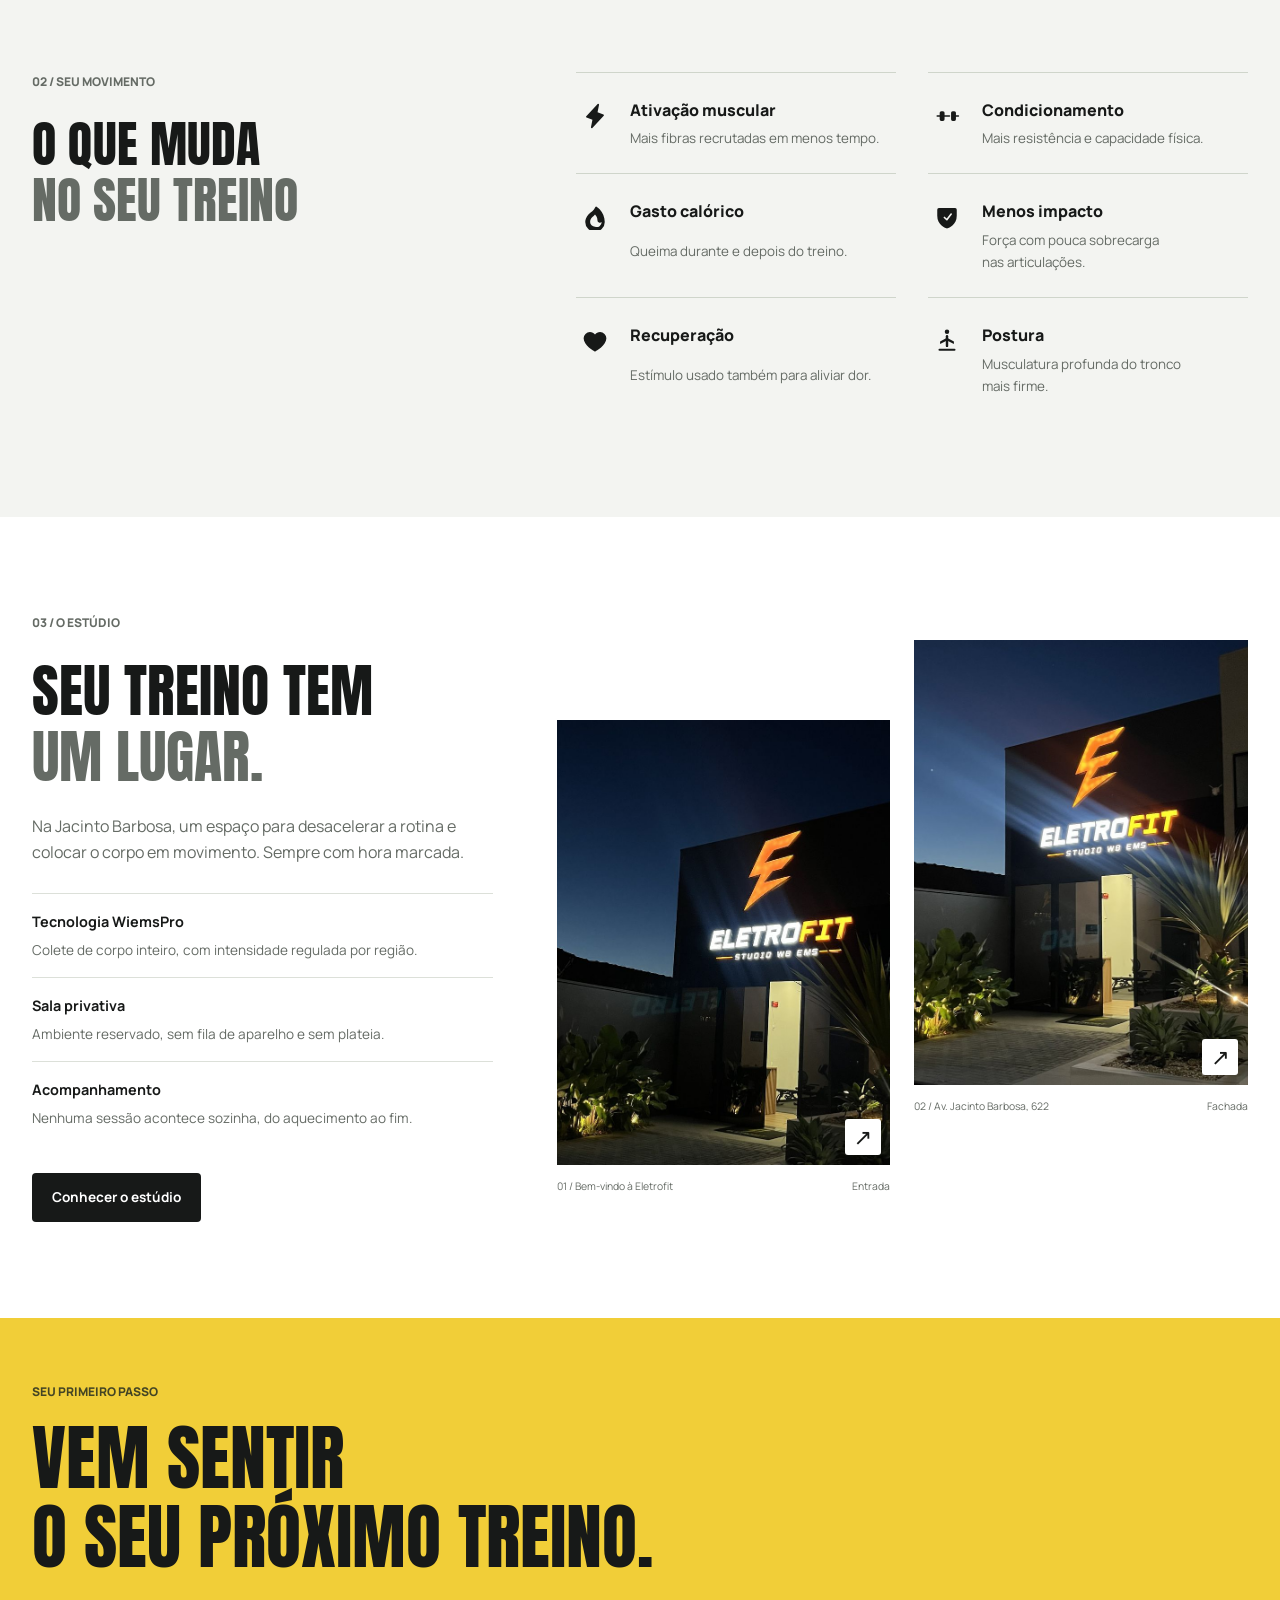
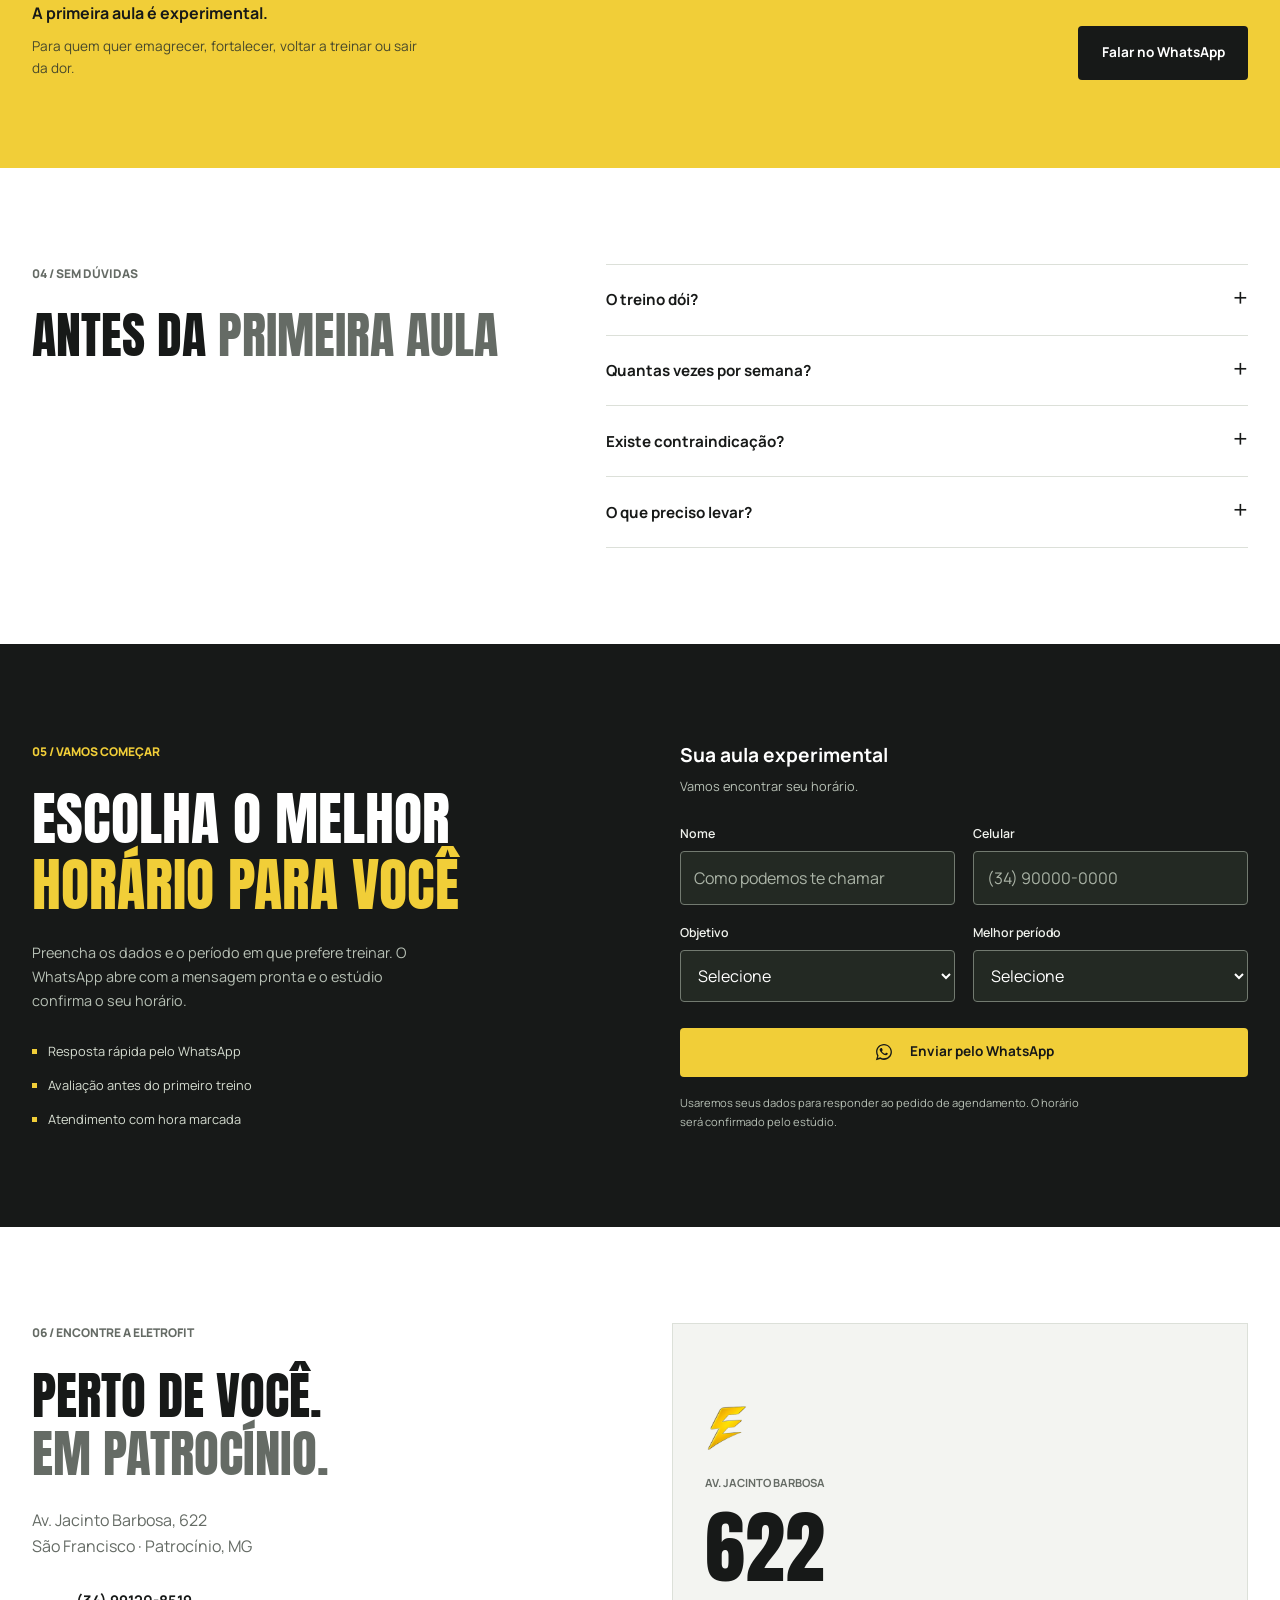
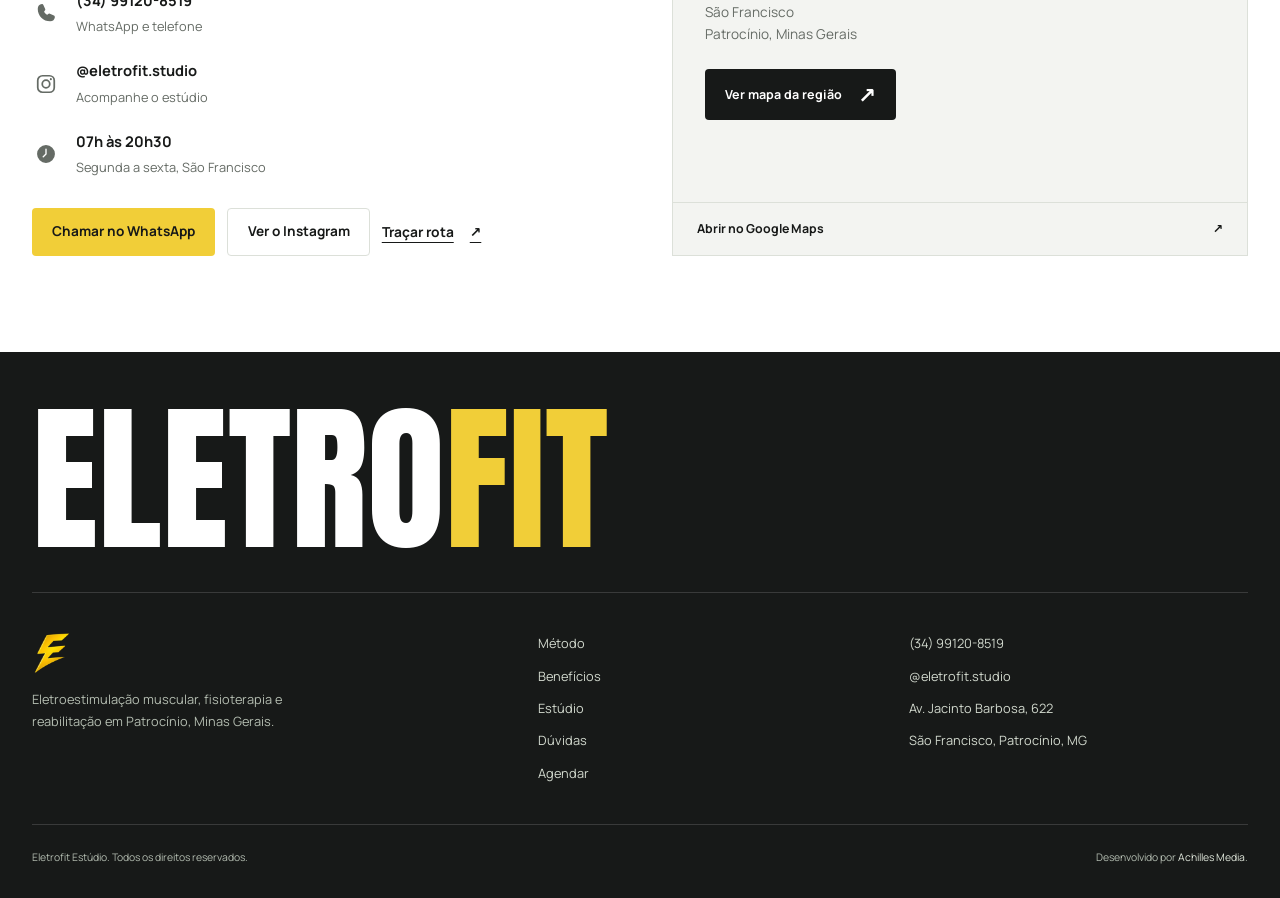
==== commit bc6c8055: "Redesign do site e do painel com foco em acessibilidade Site: hero fotografico de ponta a ponta, met" ====
--- a/site/index.html
+++ b/site/index.html
@@ -5,7 +5,7 @@
 <meta name="viewport" content="width=device-width, initial-scale=1.0">
 <title>Eletrofit Estúdio | Eletroestimulação Muscular em Patrocínio MG</title>
 <meta name="description" content="Eletrofit Estúdio em Patrocínio MG. Treino personalizado com colete de eletroestimulação muscular WiemsPro. Fortalecimento, emagrecimento, reabilitação e analgesia. Agende sua aula experimental.">
-<meta name="theme-color" content="#ffffff">
+<meta name="theme-color" content="#171918">
 <meta name="robots" content="index,follow">
 <meta property="og:title" content="Eletrofit Estúdio | Eletroestimulação Muscular em Patrocínio MG">
 <meta property="og:description" content="Treino personalizado com colete de eletroestimulação muscular. Menos tempo de treino, mais músculo trabalhando. Patrocínio, Minas Gerais.">
@@ -16,7 +16,6 @@
 <link rel="preconnect" href="https://fonts.googleapis.com">
 <link rel="preconnect" href="https://fonts.gstatic.com" crossorigin>
 <link href="https://fonts.googleapis.com/css2?family=Anton&family=Barlow+Condensed:wght@500;600;700&family=Manrope:wght@300;400;500;600;700;800&display=swap" rel="stylesheet">
-<script>document.documentElement.className+=" js";</script>
 <link rel="stylesheet" href="styles.css?v=5">
 <link rel="icon" type="image/png" href="favicon.png?v=1">
 <link rel="apple-touch-icon" href="favicon.png?v=1">
@@ -55,29 +54,28 @@
   <div class="nav__pill">
     <a href="#inicio" class="brand" aria-label="Eletrofit Estúdio, início">
       <img src="img/eletrofit-raio.png" alt="Eletrofit Estúdio" width="512" height="512">
+      <span class="brand__name" aria-hidden="true">ELETRO<span>FIT</span><small>ESTÚDIO · WB EMS</small></span>
     </a>
 
     <nav class="nav__links" aria-label="Navegação principal">
       <a href="#metodo">Método</a>
       <a href="#beneficios">Benefícios</a>
       <a href="#estudio">Estúdio</a>
-      <a href="#planos">Planos</a>
       <a href="#duvidas">Dúvidas</a>
       <a href="#localizacao">Contato</a>
     </nav>
 
     <a class="btn btn--nav" href="#agendar">Aula experimental</a>
 
-    <button class="nav__toggle" id="navToggle" aria-label="Abrir menu" aria-expanded="false">
+    <button class="nav__toggle" id="navToggle" aria-label="Abrir menu" aria-expanded="false" aria-controls="navMobile">
       <span></span><span></span><span></span>
     </button>
   </div>
 
-  <div class="nav__mobile" id="navMobile">
+  <div class="nav__mobile" id="navMobile" hidden inert>
     <a href="#metodo">Método</a>
     <a href="#beneficios">Benefícios</a>
     <a href="#estudio">Estúdio</a>
-    <a href="#planos">Planos</a>
     <a href="#duvidas">Dúvidas</a>
     <a href="#localizacao">Contato</a>
     <a class="btn btn--primary" href="#agendar">Agendar aula experimental</a>
@@ -96,27 +94,30 @@
 
     <div class="hero__body">
       <div class="hero__copy js-stagger">
-        <h1 class="reveal">Menos tempo de treino,<br><em>mais músculo</em> trabalhando</h1>
-        <p class="reveal">Treino guiado com colete de eletroestimulação muscular.</p>
+        <span class="hero__location reveal">Patrocínio, MG <span aria-hidden="true">/</span> Treino personalizado</span>
+        <h1 class="reveal">ELETRO<span>FIT</span><small>ESTÚDIO</small></h1>
+        <p class="hero__statement reveal">Seu corpo em movimento.<br>O próximo passo é seu.</p>
+        <p class="hero__description reveal">Tecnologia de eletroestimulação e acompanhamento próximo. Um treino pensado para você, do primeiro movimento à próxima conquista.</p>
         <div class="hero__actions reveal">
-          <a class="btn btn--primary btn--lg" href="#agendar">Agendar aula experimental</a>
-          <a class="btn btn--glass btn--lg" href="#metodo">Como funciona</a>
+          <a class="btn btn--primary btn--lg" href="#agendar">Agendar aula experimental <span aria-hidden="true">↗</span></a>
+          <a class="hero__more" href="#metodo">Conheça o método <span aria-hidden="true">↓</span></a>
         </div>
       </div>
 
-      <div class="hero__cards js-stagger">
-        <div class="glass reveal">
-          <strong>1 a 1</strong>
-          <span>Treino individualizado</span>
-        </div>
-        <div class="glass reveal">
-          <strong>EMS</strong>
-          <span>Estímulo de corpo inteiro</span>
-        </div>
-      </div>
-    </div>
-  </div>
-</section>
+      <div class="hero__signature reveal">
+        <span>TECNOLOGIA + MOVIMENTO</span>
+        <strong>O treino é individual.<br>O cuidado também.</strong>
+        <a href="#estudio">Conheça o nosso espaço <span aria-hidden="true">↗</span></a>
+      </div>
+    </div>
+  </div>
+</section>
+
+<div class="studio-strip">
+  <span><strong>WiemsPro</strong> Tecnologia de corpo inteiro</span>
+  <span><strong>Com você</strong> Acompanhamento em cada sessão</span>
+  <a href="#localizacao"><strong>Patrocínio, MG</strong> Av. Jacinto Barbosa, 622 <span aria-hidden="true">↗</span></a>
+</div>
 
 <!-- ================= TICKER ================= -->
 <div class="ticker" aria-hidden="true">
@@ -139,7 +140,7 @@
 <!-- ================= MÉTODO ================= -->
 <section class="metodo" id="metodo">
   <div class="metodo__head reveal">
-    <span class="eyebrow">O método</span>
+    <span class="eyebrow">01 / O método</span>
     <h2 class="section-title">A tecnologia faz o estímulo.<br><em>Você faz o treino.</em></h2>
     <p class="lead">O colete envia impulsos aos grandes grupos musculares enquanto você se movimenta. Contração mais ampla, carga leve, pouco impacto nas articulações.</p>
   </div>
@@ -171,7 +172,7 @@
 <!-- ================= BENEFÍCIOS ================= -->
 <section class="bene" id="beneficios">
   <div class="bene__head reveal">
-    <span class="eyebrow">Benefícios</span>
+    <span class="eyebrow">02 / Seu movimento</span>
     <h2 class="section-title">O que muda <em>no seu treino</em></h2>
   </div>
 
@@ -230,8 +231,9 @@
 <section class="estudio" id="estudio">
   <div class="estudio__grid">
     <div class="estudio__text reveal reveal--left">
-      <span class="eyebrow">O estúdio</span>
-      <h2 class="section-title">Na Jacinto Barbosa,<br><em>com hora marcada</em></h2>
+      <span class="eyebrow">03 / O estúdio</span>
+      <h2 class="section-title">Seu treino tem<br><em>um lugar.</em></h2>
+      <p class="lead">Na Jacinto Barbosa, um espaço para desacelerar a rotina e colocar o corpo em movimento. Sempre com hora marcada.</p>
       <ul class="marks">
         <li><strong>Tecnologia WiemsPro</strong>Colete de corpo inteiro, com intensidade regulada por região.</li>
         <li><strong>Sala privativa</strong>Ambiente reservado, sem fila de aparelho e sem plateia.</li>
@@ -242,86 +244,29 @@
 
     <div class="estudio__fotos js-stagger">
       <figure class="shot shot--tall reveal">
-        <img src="img/fachada-entrada.jpg" alt="Entrada do Eletrofit Estúdio iluminada à noite" width="900" height="991" loading="lazy">
+        <a href="img/fachada-entrada.jpg" class="gallery-link" data-gallery aria-label="Ampliar foto da entrada do estúdio">
+          <img src="img/fachada-entrada.jpg" alt="Entrada do Eletrofit Estúdio iluminada à noite" width="900" height="991" loading="lazy">
+          <span class="shot__expand" aria-hidden="true">↗</span>
+        </a>
+        <figcaption><span>01 / Bem-vindo à Eletrofit</span><span>Entrada</span></figcaption>
       </figure>
       <figure class="shot reveal">
-        <img src="img/fachada-lateral.jpg" alt="Vista lateral da fachada do Eletrofit Estúdio" width="900" height="991" loading="lazy">
+        <a href="img/fachada-lateral.jpg" class="gallery-link" data-gallery aria-label="Ampliar foto da fachada do estúdio">
+          <img src="img/fachada-lateral.jpg" alt="Vista lateral da fachada do Eletrofit Estúdio" width="900" height="991" loading="lazy">
+          <span class="shot__expand" aria-hidden="true">↗</span>
+        </a>
+        <figcaption><span>02 / Av. Jacinto Barbosa, 622</span><span>Fachada</span></figcaption>
       </figure>
     </div>
   </div>
-</section>
-
-
-<!-- ================= PLANOS =================
-     Os valores ficam no atributo data-valor e no texto
-     de cada plano. Para publicar o preco de verdade,
-     troque "Sob consulta" pelo valor combinado.
-     ============================================== -->
-<section class="planos" id="planos">
-  <div class="planos__head reveal">
-    <span class="eyebrow">Planos</span>
-    <h2 class="section-title">Quantas vezes <em>na semana</em></h2>
-    <p class="lead">A eletroestimulação pede intervalo de recuperação entre os treinos. A frequência certa sai da avaliação, com o seu objetivo e a sua rotina na mesa.</p>
-  </div>
-
-  <div class="planos__grid js-stagger">
-    <article class="plano reveal">
-      <header class="plano__topo">
-        <span class="plano__vezes">1x</span>
-        <span class="plano__semana">na semana</span>
-      </header>
-      <p class="plano__quem">Para quem está voltando a treinar, quer manter o que já conquistou ou tem a agenda apertada.</p>
-      <ul class="plano__itens">
-        <li>Uma sessão guiada por semana</li>
-        <li>Avaliação física de entrada</li>
-        <li>Protocolo ajustado ao seu objetivo</li>
-        <li>Acompanhamento pelo WhatsApp</li>
-      </ul>
-      <p class="plano__valor">Sob consulta</p>
-      <a class="btn btn--ghost btn--cheio" href="https://wa.me/5534991208519?text=Ol%C3%A1%21%20Quero%20saber%20sobre%20o%20plano%20de%201x%20na%20semana%20na%20Eletrofit." target="_blank" rel="noopener">Falar sobre este plano</a>
-    </article>
-
-    <article class="plano plano--destaque reveal">
-      <span class="plano__selo">Mais escolhido</span>
-      <header class="plano__topo">
-        <span class="plano__vezes">2x</span>
-        <span class="plano__semana">na semana</span>
-      </header>
-      <p class="plano__quem">Para emagrecimento e ganho de força com rotina constante. É a frequência que a maioria dos alunos segue.</p>
-      <ul class="plano__itens">
-        <li>Duas sessões guiadas por semana</li>
-        <li>Avaliação física para medir a evolução</li>
-        <li>Protocolo trocado conforme o corpo responde</li>
-        <li>Acompanhamento pelo WhatsApp</li>
-      </ul>
-      <p class="plano__valor">Sob consulta</p>
-      <a class="btn btn--primary btn--cheio" href="https://wa.me/5534991208519?text=Ol%C3%A1%21%20Quero%20saber%20sobre%20o%20plano%20de%202x%20na%20semana%20na%20Eletrofit." target="_blank" rel="noopener">Falar sobre este plano</a>
-    </article>
-
-    <article class="plano reveal">
-      <header class="plano__topo">
-        <span class="plano__vezes">3x</span>
-        <span class="plano__semana">na semana</span>
-      </header>
-      <p class="plano__quem">Para quem tem meta de prazo curto, já treina há tempo ou está em processo de reabilitação acompanhada.</p>
-      <ul class="plano__itens">
-        <li>Três sessões guiadas por semana</li>
-        <li>Avaliação física para medir a evolução</li>
-        <li>Protocolo dividido por grupo muscular</li>
-        <li>Acompanhamento pelo WhatsApp</li>
-      </ul>
-      <p class="plano__valor">Sob consulta</p>
-      <a class="btn btn--ghost btn--cheio" href="https://wa.me/5534991208519?text=Ol%C3%A1%21%20Quero%20saber%20sobre%20o%20plano%20de%203x%20na%20semana%20na%20Eletrofit." target="_blank" rel="noopener">Falar sobre este plano</a>
-    </article>
-  </div>
-
-  <p class="planos__nota reveal">A aula experimental é gratuita e não tem compromisso. O plano só entra na conversa depois que você sentir o treino.</p>
 </section>
 
 <!-- ================= CHAMADA ================= -->
 <section class="cta">
   <div class="cta__inner reveal">
-    <h2>A primeira aula é experimental</h2>
+    <span class="eyebrow">Seu primeiro passo</span>
+    <h2>Vem sentir<br>o seu próximo treino.</h2>
+    <p class="cta__subtitle">A primeira aula é experimental.</p>
     <p>Para quem quer emagrecer, fortalecer, voltar a treinar ou sair da dor.</p>
     <a class="btn btn--dark btn--lg" href="https://wa.me/5534991208519?text=Ol%C3%A1%21%20Quero%20agendar%20uma%20aula%20experimental%20na%20Eletrofit." target="_blank" rel="noopener">Falar no WhatsApp</a>
   </div>
@@ -330,7 +275,7 @@
 <!-- ================= DÚVIDAS ================= -->
 <section class="faq" id="duvidas">
   <div class="faq__head reveal">
-    <span class="eyebrow">Dúvidas</span>
+    <span class="eyebrow">04 / Sem dúvidas</span>
     <h2 class="section-title">Antes da <em>primeira aula</em></h2>
   </div>
 
@@ -354,27 +299,6 @@
       <summary>O que preciso levar?</summary>
       <p>Roupa de treino, tênis e água. O colete e o restante do equipamento são do estúdio.</p>
     </details>
-
-    <details class="qa reveal">
-      <summary>Quanto tempo dura a sessão?</summary>
-      <p>O estímulo em si é curto. Some o tempo de vestir o colete, aquecer e alongar no fim e reserve cerca de quarenta minutos no estúdio.</p>
-    </details>
-
-    <details class="qa reveal">
-      <summary>Preciso já treinar para começar?</summary>
-      <p>Não. Quem nunca treinou começa pelo protocolo de adaptação, com intensidade baixa e movimentos simples, e sobe a carga só quando o corpo responde.</p>
-    </details>
-
-    <details class="qa reveal">
-      <summary>Em quanto tempo aparece resultado?</summary>
-      <p>Depende do ponto de partida, da frequência e do que você come e dorme fora daqui. Por isso medimos peso, gordura e circunferências na entrada e repetimos a medição, para a conversa ser com número e não com impressão.</p>
-    </details>
-
-    <details class="qa reveal">
-      <summary>Tenho dor na lombar, posso fazer?</summary>
-      <p>Na maioria dos casos sim, e o estímulo na musculatura profunda do tronco costuma ajudar. O caminho é o mesmo de sempre: histórico de saúde primeiro, liberação quando o caso pedir, intensidade ajustada depois.</p>
-    </details>
-
   </div>
 </section>
 
@@ -382,7 +306,7 @@
 <section class="agendar" id="agendar">
   <div class="agendar__inner">
     <div class="agendar__intro reveal reveal--left">
-      <span class="eyebrow">Agende</span>
+      <span class="eyebrow">05 / Vamos começar</span>
       <h2 class="section-title">Escolha o melhor<br><em>horário para você</em></h2>
       <p class="lead">Preencha os dados e o período em que prefere treinar. O WhatsApp abre com a mensagem pronta e o estúdio confirma o seu horário.</p>
       <ul class="agendar__perks">
@@ -393,21 +317,22 @@
     </div>
 
     <form class="agendar__form reveal reveal--right" id="agendarForm" novalidate>
+      <div class="form-heading"><h3>Sua aula experimental</h3><span>Vamos encontrar seu horário.</span></div>
       <div class="field">
         <label for="f-nome">Nome</label>
-        <input id="f-nome" name="nome" type="text" autocomplete="name" placeholder="Como podemos te chamar">
-        <span class="field__err" data-err></span>
+        <input id="f-nome" name="nome" type="text" autocomplete="name" placeholder="Como podemos te chamar" required minlength="2" maxlength="120" aria-describedby="erro-nome">
+        <span class="field__err" id="erro-nome" data-err></span>
       </div>
 
       <div class="field">
         <label for="f-celular">Celular</label>
-        <input id="f-celular" name="celular" type="tel" inputmode="tel" autocomplete="tel" placeholder="(34) 90000-0000">
-        <span class="field__err" data-err></span>
+        <input id="f-celular" name="celular" type="tel" inputmode="tel" autocomplete="tel" placeholder="(34) 90000-0000" required aria-describedby="erro-celular">
+        <span class="field__err" id="erro-celular" data-err></span>
       </div>
 
       <div class="field">
         <label for="f-objetivo">Objetivo</label>
-        <select id="f-objetivo" name="objetivo">
+        <select id="f-objetivo" name="objetivo" required aria-describedby="erro-objetivo">
           <option value="" disabled selected>Selecione</option>
           <option>Emagrecimento</option>
           <option>Fortalecimento muscular</option>
@@ -415,26 +340,26 @@
           <option>Reabilitação ou alívio de dor</option>
           <option>Ainda não sei, quero entender</option>
         </select>
-        <span class="field__err" data-err></span>
+        <span class="field__err" id="erro-objetivo" data-err></span>
       </div>
 
       <div class="field">
         <label for="f-periodo">Melhor período</label>
-        <select id="f-periodo" name="periodo">
+        <select id="f-periodo" name="periodo" required aria-describedby="erro-periodo">
           <option value="" disabled selected>Selecione</option>
           <option>Manhã, 07h às 12h</option>
           <option>Tarde, 12h às 18h</option>
           <option>Noite, 18h às 20h30</option>
         </select>
-        <span class="field__err" data-err></span>
+        <span class="field__err" id="erro-periodo" data-err></span>
       </div>
 
       <button type="submit" class="btn btn--primary agendar__submit">
         <svg viewBox="0 0 32 32" aria-hidden="true" class="agendar__wa"><path fill="currentColor" d="M16 3C9 3 3.3 8.7 3.3 15.7c0 2.4.7 4.6 1.8 6.5L3 29l7-1.8c1.8 1 3.9 1.6 6 1.6 7 0 12.7-5.7 12.7-12.7S23 3 16 3Zm0 23.1c-1.9 0-3.7-.5-5.3-1.5l-.4-.2-4.1 1.1 1.1-4-.3-.4a10.3 10.3 0 0 1-1.6-5.5C5.4 9.9 10.1 5.3 16 5.3S26.6 9.9 26.6 15.7 21.9 26.1 16 26.1Zm5.8-7.8c-.3-.2-1.9-.9-2.2-1s-.5-.2-.7.2-.8 1-1 1.2-.4.2-.7.1a8.6 8.6 0 0 1-2.6-1.6 9.5 9.5 0 0 1-1.8-2.2c-.2-.3 0-.5.1-.7l.5-.6c.2-.2.2-.3.4-.6s0-.4 0-.6-.7-1.7-1-2.3-.5-.5-.7-.5h-.6a1.2 1.2 0 0 0-.9.4A3.6 3.6 0 0 0 8.9 12a6.3 6.3 0 0 0 1.3 3.3 14.4 14.4 0 0 0 5.5 4.9c.8.3 1.4.5 1.9.7a4.5 4.5 0 0 0 2 .1c.6-.1 1.9-.8 2.2-1.5s.3-1.4.2-1.5-.3-.2-.6-.3Z"/></svg>
         Enviar pelo WhatsApp
       </button>
-      <p class="agendar__note">Seus dados não ficam salvos neste site.</p>
-      <p class="agendar__ok" id="agendarOk" role="status" hidden>Tudo certo. Abrindo o WhatsApp com a sua mensagem.</p>
+      <p class="agendar__note">Usaremos seus dados para responder ao pedido de agendamento. O horário será confirmado pelo estúdio.</p>
+      <p class="agendar__ok" id="agendarOk" role="status" hidden>Mensagem pronta. <a id="agendarLink" target="_blank" rel="noopener">Continuar no WhatsApp ↗</a></p>
     </form>
   </div>
 </section>
@@ -443,8 +368,9 @@
 <section class="local" id="localizacao">
   <div class="local__grid">
     <div class="local__info reveal reveal--left">
-      <span class="eyebrow">Contato</span>
-      <h2 class="section-title">Av. Jacinto Barbosa, 622<br><em>Patrocínio, MG</em></h2>
+      <span class="eyebrow">06 / Encontre a Eletrofit</span>
+      <h2 class="section-title">Perto de você.<br><em>Em Patrocínio.</em></h2>
+      <p class="lead">Av. Jacinto Barbosa, 622<br>São Francisco · Patrocínio, MG</p>
 
       <ul class="local__list">
         <li>
@@ -470,14 +396,24 @@
       <div class="local__actions">
         <a class="btn btn--primary" href="https://wa.me/5534991208519?text=Ol%C3%A1%21%20Quero%20saber%20mais%20sobre%20os%20treinos%20da%20Eletrofit." target="_blank" rel="noopener">Chamar no WhatsApp</a>
         <a class="btn btn--ghost" href="https://instagram.com/eletrofit.studio" target="_blank" rel="noopener">Ver o Instagram</a>
+        <a class="text-link" href="https://www.google.com/maps/search/?api=1&query=Avenida+Jacinto+Barbosa+622+Patrocinio+MG" target="_blank" rel="noopener">Traçar rota <span aria-hidden="true">↗</span></a>
       </div>
     </div>
 
     <div class="local__map reveal reveal--right">
+      <div class="map-preview" id="mapPreview">
+        <img src="img/eletrofit-raio.png" width="44" height="44" alt="">
+        <span>AV. JACINTO BARBOSA</span>
+        <strong>622</strong>
+        <p>São Francisco<br>Patrocínio, Minas Gerais</p>
+        <button class="btn btn--dark" id="loadMap" type="button">Ver mapa da região <span aria-hidden="true">↗</span></button>
+      </div>
       <iframe
+        id="studioMap" hidden
         title="Mapa da Eletrofit, Avenida Jacinto Barbosa 622, Patrocínio, Minas Gerais"
-        src="https://www.google.com/maps?q=Avenida+Jacinto+Barbosa,+622,+S%C3%A3o+Francisco,+Patroc%C3%ADnio+-+MG,+38740-000&output=embed"
+        data-src="https://www.google.com/maps?q=Avenida+Jacinto+Barbosa,+622,+S%C3%A3o+Francisco,+Patroc%C3%ADnio+-+MG,+38740-000&output=embed"
         loading="lazy" referrerpolicy="no-referrer-when-downgrade"></iframe>
+      <a class="map-external" href="https://www.google.com/maps/search/?api=1&query=Avenida+Jacinto+Barbosa+622+Patrocinio+MG" target="_blank" rel="noopener">Abrir no Google Maps <span aria-hidden="true">↗</span></a>
     </div>
   </div>
 </section>
@@ -486,6 +422,7 @@
 
 <!-- ================= FOOTER ================= -->
 <footer class="foot">
+  <div class="foot__wordmark" aria-hidden="true">ELETRO<span>FIT</span></div>
   <div class="foot__inner">
     <div class="foot__brand">
       <img src="img/eletrofit-raio.png" alt="Eletrofit Estúdio" width="512" height="512">
@@ -495,7 +432,6 @@
       <a href="#metodo">Método</a>
       <a href="#beneficios">Benefícios</a>
       <a href="#estudio">Estúdio</a>
-      <a href="#planos">Planos</a>
       <a href="#duvidas">Dúvidas</a>
       <a href="#agendar">Agendar</a>
     </nav>
@@ -518,6 +454,18 @@
 </a>
 
 <script src="config.js?v=1"></script>
+<dialog class="gallery-dialog" id="galleryDialog" aria-label="Fotos do Eletrofit Estúdio">
+  <div class="gallery-dialog__toolbar">
+    <span id="galleryCount" aria-live="polite"></span>
+    <button type="button" id="galleryClose" aria-label="Fechar galeria" title="Fechar galeria">×</button>
+  </div>
+  <img id="galleryImage" alt="">
+  <div class="gallery-dialog__footer">
+    <button type="button" id="galleryPrev" aria-label="Foto anterior" title="Foto anterior">←</button>
+    <p id="galleryCaption" aria-live="polite"></p>
+    <button type="button" id="galleryNext" aria-label="Próxima foto" title="Próxima foto">→</button>
+  </div>
+</dialog>
 <script src="script.js?v=5" defer></script>
 </body>
 </html>
--- a/site/styles.css
+++ b/site/styles.css
@@ -1,698 +1,264 @@
-/* ===================================================
-   Eletrofit Estúdio, estilos
-   Base branca, texto preto, ouro nos detalhes.
-   =================================================== */
-
-:root{
-  --paper:#ffffff;
-  --paper-2:#f7f5f1;
-  --paper-3:#efece5;
-
-  --ink:#0f0f10;
-  --ink-2:#2b2b2e;
-  --muted:#6a6a70;
-  --dim:#93939a;
-
-  --gold-300:#ffe07a;
-  --gold-400:#ffcf3d;
-  --gold-500:#ffc400;
-  --gold-600:#e0a500;
-  --gold-700:#a87b00;
-
-  --line:#e6e2d9;
-  --line-2:#d8d3c7;
-
-  --shadow-sm:0 2px 12px rgba(20,18,10,.06);
-  --shadow-md:0 18px 44px rgba(20,18,10,.10);
-  --shadow-lg:0 34px 80px rgba(20,18,10,.16);
-
-  --radius:18px;
-  --radius-sm:12px;
-  --radius-lg:28px;
-  --maxw:1220px;
-  --ease:cubic-bezier(.16,1,.3,1);
-
+/* Eletrofit: photography, strong type and an electric-yellow signature. */
+:root {
+  --paper:#fff; --paper-2:#f3f4f1; --ink:#171918; --ink-2:#343834;
+  --muted:#656b65; --gold:#f1ce38; --line:#dce0d9; --dark:#171918;
+  --maxw:1280px; --ease:cubic-bezier(.2,.8,.2,1);
   --font-display:"Anton",Impact,"Arial Narrow",sans-serif;
-  --font-cond:"Barlow Condensed","Arial Narrow",sans-serif;
-  --font-sans:"Manrope",system-ui,-apple-system,"Segoe UI",sans-serif;
-}
-
-*,*::before,*::after{box-sizing:border-box;margin:0;padding:0}
-html{scroll-behavior:smooth;overflow-x:clip;scroll-padding-top:110px}
-body{
-  font-family:var(--font-sans);
-  color:var(--ink);
-  background:var(--paper);
-  overflow-x:clip;
-  max-width:100%;
-  line-height:1.62;
-  -webkit-font-smoothing:antialiased;
-}
-img{max-width:100%;display:block}
-h1,h2,h3,p,li,summary,strong{overflow-wrap:break-word}
+  --font-sans:"Manrope",system-ui,sans-serif;
+}
+*,*::before,*::after{box-sizing:border-box;margin:0;padding:0;letter-spacing:0}
+html{scroll-behavior:smooth;scroll-padding-top:100px}
+body{font-family:var(--font-sans);color:var(--ink);background:var(--paper);line-height:1.65;-webkit-font-smoothing:antialiased}
+body.gallery-open{overflow:hidden}
+[hidden]{display:none!important}
+img{display:block;max-width:100%}
+button,input,select{font:inherit}
+button,a,input,select{-webkit-tap-highlight-color:transparent}
+button{cursor:pointer}
 a{color:inherit;text-decoration:none}
 ul,ol{list-style:none}
-:focus-visible{outline:2px solid var(--gold-600);outline-offset:3px;border-radius:4px}
-
-.skip{
-  position:absolute;left:-9999px;top:0;z-index:100;
-  background:var(--gold-500);color:#000;font-weight:700;
-  padding:.8rem 1.2rem;border-radius:0 0 10px 0;
-}
-.skip:focus{left:0}
-
-/* ---------- helpers ---------- */
-.eyebrow{
-  display:inline-block;
-  font-family:var(--font-cond);
-  font-size:.95rem;font-weight:700;
-  letter-spacing:.24em;text-transform:uppercase;
-  color:var(--gold-700);
-  margin-bottom:.9rem;
-  position:relative;padding-left:2.6rem;
-}
-.eyebrow::before{
-  content:"";position:absolute;left:0;top:50%;
-  width:2rem;height:3px;background:var(--gold-500);
-  transform:translateY(-50%);
-}
-.section-title{
-  font-family:var(--font-display);
-  font-weight:400;
-  font-size:clamp(2.1rem,4.4vw,3.4rem);
-  line-height:1.22;
-  letter-spacing:.005em;
-  text-transform:uppercase;
-  color:var(--ink);
-}
-.section-title em{
-  font-style:normal;
-  color:var(--ink);
-  background:linear-gradient(180deg,transparent 79%,var(--gold-500) 79%,var(--gold-500) 92%,transparent 92%);
-  padding:0 .08em;
-}
-.lead{color:var(--muted);font-size:1.05rem;margin-top:1.1rem;max-width:56ch}
-
-/* ---------- botões ---------- */
-.btn{
-  display:inline-flex;align-items:center;justify-content:center;
-  gap:.55rem;
-  font-family:var(--font-cond);
-  font-weight:700;font-size:1.02rem;
-  letter-spacing:.08em;text-transform:uppercase;
-  padding:.85rem 1.7rem;
-  border-radius:999px;
-  border:2px solid transparent;
-  cursor:pointer;
-  transition:transform .25s var(--ease),background .25s var(--ease),box-shadow .25s var(--ease),color .25s var(--ease),border-color .25s var(--ease);
-  white-space:nowrap;
-}
-.btn--lg{padding:1rem 2rem;font-size:1.08rem}
-.btn:active{transform:scale(.97)}
-.btn--primary{
-  background:linear-gradient(135deg,var(--gold-400),var(--gold-600));
-  color:#141310;
-  box-shadow:0 10px 26px rgba(224,165,0,.30);
-}
-.btn--primary:hover{transform:translateY(-2px);box-shadow:0 16px 36px rgba(224,165,0,.42)}
-.btn--dark{background:var(--ink);color:#fff;border-color:var(--ink)}
-.btn--dark:hover{transform:translateY(-2px);box-shadow:0 16px 36px rgba(15,15,16,.28)}
-.btn--ghost{background:transparent;color:var(--ink);border-color:var(--line-2)}
-.btn--ghost:hover{border-color:var(--ink);transform:translateY(-2px)}
-.btn--glass{
-  background:rgba(255,255,255,.14);color:#fff;
-  border-color:rgba(255,255,255,.5);
-  backdrop-filter:blur(10px);-webkit-backdrop-filter:blur(10px);
-}
-.btn--glass:hover{background:rgba(255,255,255,.24);transform:translateY(-2px)}
-.btn--nav{padding:.6rem 1.15rem;font-size:.9rem;background:linear-gradient(135deg,var(--gold-400),var(--gold-600));color:#141310}
-.btn--nav:hover{transform:translateY(-1px);box-shadow:0 10px 22px rgba(224,165,0,.35)}
-
-/* ===================================================
-   NAVBAR flutuante
-   =================================================== */
-.nav{
-  position:fixed;top:0;left:0;width:100%;z-index:60;
-  padding:16px 0;
-  background:transparent;
-  border-bottom:1px solid transparent;
-  transition:background .38s var(--ease),padding .38s var(--ease),
-             border-color .38s var(--ease),box-shadow .38s var(--ease);
-}
-/* passou do topo: vira barra preta */
-.nav.solid{
-  background:#000;
-  padding:8px 0;
-  border-bottom-color:rgba(255,255,255,.08);
-  box-shadow:0 10px 30px rgba(0,0,0,.4);
-}
-.nav__pill{
-  max-width:var(--maxw);margin:0 auto;
-  padding:0 1.5rem;
-  display:flex;align-items:center;gap:1.2rem;
-}
-.brand{display:flex;align-items:center;margin-right:auto;flex-shrink:0}
-.brand img{
-  width:46px;height:46px;object-fit:contain;
-  filter:drop-shadow(0 2px 10px rgba(0,0,0,.45));
-  transition:width .38s var(--ease),height .38s var(--ease);
-}
-.nav.solid .brand img{width:40px;height:40px}
-.nav__links{display:flex;gap:1.9rem;margin-right:auto}
-.nav__links a{
-  font-family:var(--font-cond);
-  font-size:1.02rem;font-weight:600;letter-spacing:.08em;text-transform:uppercase;
-  color:rgba(255,255,255,.84);position:relative;padding:.2rem 0;
-  text-shadow:0 1px 12px rgba(0,0,0,.35);
-  transition:color .2s var(--ease);
-}
-.nav.solid .nav__links a{text-shadow:none}
-.nav__links a::after{
-  content:"";position:absolute;left:0;bottom:-3px;height:2px;width:0;
-  background:var(--gold-500);transition:width .28s var(--ease);
-}
-.nav__links a:hover{color:#fff}
-.nav__links a:hover::after{width:100%}
-
-.nav__toggle{
-  display:none;flex-direction:column;gap:5px;
-  background:none;border:0;cursor:pointer;padding:10px;margin-left:auto;
-}
-.nav__toggle span{width:24px;height:2px;background:#fff;border-radius:2px;transition:transform .3s var(--ease),opacity .2s}
+h1,h2,h3,p,li,summary,strong{overflow-wrap:break-word}
+h1,h2,h3{text-wrap:balance}
+p{text-wrap:pretty}
+:focus-visible{outline:3px solid #a27d00;outline-offset:5px}
+::selection{background:var(--gold);color:var(--ink)}
+.skip{position:fixed;left:16px;top:12px;z-index:100;background:var(--gold);padding:12px 20px;transform:translateY(-160%)}
+.skip:focus{transform:none}
+.eyebrow{display:block;margin-bottom:1.5rem;font-size:.75rem;font-weight:800;text-transform:uppercase;color:var(--muted)}
+.section-title{font-family:var(--font-display);font-weight:400;font-size:2.6rem;line-height:1.13;text-transform:uppercase}
+.section-title em{font-style:normal;color:var(--muted)}
+.lead{font-size:1rem;color:var(--muted);margin-top:1.5rem;max-width:54ch}
+.btn{display:inline-flex;align-items:center;justify-content:center;gap:1rem;min-height:48px;padding:.85rem 1.2rem;border:1px solid transparent;border-radius:4px;font-weight:700;font-size:.85rem;line-height:1.45;text-align:center;transition:background .2s,transform .2s,color .2s}
+.btn>span[aria-hidden]{font-size:1.35rem;line-height:1}
+.btn:hover{transform:translateY(-2px)}
+.btn:active{transform:translateY(1px)}
+.btn--primary,.btn--nav{background:var(--gold);color:var(--ink)}
+.btn--primary:hover,.btn--nav:hover{background:#ffdf58}
+.btn--dark{background:var(--ink);color:white}
+.btn--dark:hover{background:#363c35}
+.btn--ghost{border-color:var(--line);background:transparent}
+.btn--ghost:hover{background:var(--paper-2);border-color:var(--ink)}
+.btn--lg{min-height:54px;padding:1rem 1.4rem}
+.text-link{display:inline-flex;align-items:center;gap:1rem;min-height:44px;font-size:.86rem;font-weight:700;text-decoration:underline;text-underline-offset:5px}
+.nav{position:absolute;top:0;left:0;width:100%;z-index:40;color:white;border-bottom:1px solid #ffffff30}
+.nav.solid{position:fixed;background:var(--dark);box-shadow:0 3px 20px #00000014}
+.nav__pill{max-width:var(--maxw);margin:auto;padding:1rem 1.25rem;display:flex;align-items:center;gap:1.5rem;min-height:82px}
+.brand{display:flex;align-items:center;gap:.65rem;margin-right:auto}
+.brand img{width:40px;height:44px;object-fit:contain}
+.brand__name{font-family:var(--font-display);font-size:1.45rem;line-height:1.15}
+.brand__name>span{color:var(--gold)}
+.brand__name small{display:block;font:600 .55rem/1.8 var(--font-sans);color:#d1d5cf}
+.nav__links{display:none;align-items:center;gap:1.7rem}
+.nav__links a{font-size:.78rem;font-weight:600;padding:12px 0;position:relative;color:#e9ece6}
+.nav__links a::after{position:absolute;content:"";height:2px;bottom:3px;left:0;right:0;background:var(--gold);transform:scaleX(0);transform-origin:left;transition:transform .25s}
+.nav__links a:hover::after,.nav__links a[aria-current]::after{transform:scaleX(1)}
+.btn--nav{display:none;font-size:.78rem}
+.nav__toggle{width:44px;height:44px;border:1px solid #ffffff45;border-radius:4px;background:transparent;display:flex;flex-direction:column;align-items:center;justify-content:center;gap:5px}
+.nav__toggle span{height:2px;width:20px;background:white;transition:transform .2s,opacity .2s}
 .nav__toggle.open span:nth-child(1){transform:translateY(7px) rotate(45deg)}
 .nav__toggle.open span:nth-child(2){opacity:0}
 .nav__toggle.open span:nth-child(3){transform:translateY(-7px) rotate(-45deg)}
-
-.nav__mobile{
-  display:none;flex-direction:column;
-  width:calc(100% - 2rem);max-width:var(--maxw);
-  margin:.6rem auto 0;padding:0 1.3rem;max-height:0;overflow:hidden;
-  background:rgba(0,0,0,.97);
-  border:1px solid rgba(255,255,255,.1);
-  border-radius:var(--radius);
-  box-shadow:0 20px 44px rgba(0,0,0,.45);
-  backdrop-filter:blur(16px);-webkit-backdrop-filter:blur(16px);
-  transition:max-height .4s var(--ease),padding .3s var(--ease);
-}
-.nav__mobile.open{max-height:420px;padding:.4rem 1.3rem 1.2rem}
-.nav__mobile a{
-  font-family:var(--font-cond);font-size:1.08rem;font-weight:600;
-  letter-spacing:.08em;text-transform:uppercase;color:#fff;
-  padding:.8rem 0;border-bottom:1px solid rgba(255,255,255,.1);
-}
-.nav__mobile a.btn{border:none;margin-top:.9rem;justify-content:center}
-
-/* ===================================================
-   HERO
-   =================================================== */
-.hero{padding:0}
-.hero__frame{
-  position:relative;overflow:hidden;
-  min-height:100vh;min-height:100svh;
-  display:flex;align-items:flex-end;
-  background:#000;
-  isolation:isolate;
-}
-.hero__img{
-  position:absolute;inset:0;width:100%;height:100%;
-  object-fit:cover;object-position:center 62%;
-  z-index:-2;
-}
-.hero__frame::after{
-  content:"";position:absolute;inset:0;z-index:-1;
-  background:
-    linear-gradient(180deg,rgba(0,0,0,.34) 0%,rgba(0,0,0,0) 24%),
-    linear-gradient(90deg,rgba(0,0,0,.72) 0%,rgba(0,0,0,.3) 38%,rgba(0,0,0,0) 66%),
-    linear-gradient(0deg,#000 0%,rgba(0,0,0,.55) 24%,rgba(0,0,0,0) 56%);
-}
-.hero__body{
-  position:relative;width:100%;
-  display:flex;align-items:flex-end;justify-content:space-between;gap:2rem;
-  padding:clamp(1.8rem,4vw,3.4rem) clamp(1.6rem,4vw,3.2rem) clamp(2.4rem,5vw,4rem);
-}
-.hero__copy{max-width:44ch;min-width:0}
-.hero__pin{
-  display:inline-block;
-  font-family:var(--font-cond);font-size:.88rem;font-weight:600;
-  letter-spacing:.14em;text-transform:uppercase;color:#fff;
-  background:rgba(255,255,255,.14);border:1px solid rgba(255,255,255,.34);
-  backdrop-filter:blur(8px);-webkit-backdrop-filter:blur(8px);
-  padding:.4rem 1rem;border-radius:999px;margin-bottom:1.1rem;
-}
-.hero__copy h1{
-  font-family:var(--font-display);font-weight:400;
-  font-size:clamp(2.2rem,4.7vw,4.1rem);
-  line-height:1.08;text-transform:uppercase;color:#fff;
-  text-shadow:0 6px 40px rgba(0,0,0,.5);
-}
-.hero__copy h1 em{font-style:normal;color:var(--gold-500)}
-.hero__copy p{
-  color:rgba(255,255,255,.86);font-size:1.06rem;
-  margin:.9rem 0 1.6rem;max-width:38ch;
-}
-.hero__actions{display:flex;flex-wrap:wrap;gap:.8rem}
-.hero__cards{display:flex;gap:.8rem;flex-shrink:0}
-.glass{
-  background:rgba(255,255,255,.13);
-  border:1px solid rgba(255,255,255,.28);
-  backdrop-filter:blur(14px);-webkit-backdrop-filter:blur(14px);
-  border-radius:var(--radius);
-  padding:1.1rem 1.3rem;min-width:150px;
-}
-.glass strong{
-  display:block;font-family:var(--font-display);font-size:2rem;
-  line-height:1.15;color:#fff;text-transform:uppercase;
-}
-.glass span{display:block;font-size:.82rem;color:rgba(255,255,255,.78);margin-top:.15rem}
-
-/* ===================================================
-   TICKER
-   =================================================== */
-.ticker{
-  background:var(--gold-500);
-  overflow:hidden;padding:.7rem 0;margin-top:12px;
-}
-.ticker__track{
-  display:flex;align-items:center;gap:1.6rem;width:max-content;
-  animation:slide 34s linear infinite;
-}
-.ticker__track span{
-  font-family:var(--font-display);font-size:1.1rem;letter-spacing:.06em;
-  text-transform:uppercase;color:#141310;white-space:nowrap;
-}
-.ticker__track i{width:8px;height:8px;background:#141310;transform:rotate(45deg);flex-shrink:0}
-@keyframes slide{from{transform:translateX(0)}to{transform:translateX(-50%)}}
-
-/* ===================================================
-   MÉTODO
-   =================================================== */
-.metodo{max-width:var(--maxw);margin:0 auto;padding:clamp(4rem,8vw,6.5rem) 1.5rem}
-.metodo__head{max-width:60ch;margin-bottom:clamp(2.2rem,4vw,3.2rem)}
-.steps{display:grid;grid-template-columns:repeat(4,1fr);gap:1rem}
-.step{
-  min-width:0;
-  background:var(--paper-2);
-  border:1px solid var(--line);
-  border-radius:var(--radius);padding:1.6rem 1.4rem;
-  position:relative;overflow:hidden;
-  transition:border-color .3s var(--ease),transform .3s var(--ease),box-shadow .3s var(--ease);
-}
-.step::before{
-  content:"";position:absolute;left:0;top:0;height:3px;width:0;
-  background:var(--gold-500);transition:width .45s var(--ease);
-}
-.step:hover{transform:translateY(-5px);border-color:var(--line-2);box-shadow:var(--shadow-md)}
-.step:hover::before{width:100%}
-.step__num{
-  font-family:var(--font-display);font-size:2.2rem;line-height:1;
-  color:var(--gold-500);display:block;margin-bottom:.7rem;
-}
-.step h3{
-  font-family:var(--font-cond);font-size:1.35rem;font-weight:700;
-  letter-spacing:.05em;text-transform:uppercase;margin-bottom:.35rem;
-}
-.step p{font-size:.94rem;color:var(--muted)}
-
-/* ===================================================
-   BENEFÍCIOS
-   =================================================== */
-.bene{
-  background:var(--paper-2);
-  border-top:1px solid var(--line);border-bottom:1px solid var(--line);
-  padding:clamp(4rem,8vw,6.5rem) 1.5rem;
-}
-.bene__head{max-width:var(--maxw);margin:0 auto clamp(2.2rem,4vw,3rem)}
-.bene__grid{
-  max-width:var(--maxw);margin:0 auto;
-  display:grid;grid-template-columns:repeat(3,1fr);gap:1rem;
-}
-.card{
-  min-width:0;
-  background:var(--paper);border:1px solid var(--line);
-  border-radius:var(--radius);padding:1.6rem 1.5rem;
-  transition:transform .3s var(--ease),border-color .3s var(--ease),box-shadow .3s var(--ease);
-}
-.card:hover{transform:translateY(-5px);border-color:var(--gold-500);box-shadow:var(--shadow-md)}
-.card__ico{
-  width:46px;height:46px;border-radius:12px;display:grid;place-items:center;
-  background:var(--gold-500);color:#141310;margin-bottom:1rem;
-}
-.card__ico svg{width:24px;height:24px}
-.card h3{
-  font-family:var(--font-cond);font-size:1.35rem;font-weight:700;
-  letter-spacing:.05em;text-transform:uppercase;margin-bottom:.3rem;
-}
-.card p{font-size:.95rem;color:var(--muted)}
-
-/* ===================================================
-   ESTÚDIO
-   =================================================== */
-.estudio{max-width:var(--maxw);margin:0 auto;padding:clamp(4rem,8vw,6.5rem) 1.5rem}
-.estudio__grid{display:grid;grid-template-columns:.9fr 1.1fr;gap:clamp(2rem,5vw,4rem);align-items:center}
-.estudio__text{min-width:0}
-.marks{margin:1.8rem 0 2rem;display:flex;flex-direction:column;gap:1.1rem}
-.marks li{
-  font-size:.96rem;color:var(--muted);
-  padding-left:1.3rem;position:relative;
-}
-.marks li::before{
-  content:"";position:absolute;left:0;top:.55rem;
-  width:9px;height:9px;background:var(--gold-500);transform:rotate(45deg);
-}
-.marks strong{
-  display:block;font-family:var(--font-cond);font-size:1.25rem;font-weight:700;
-  letter-spacing:.05em;text-transform:uppercase;color:var(--ink);margin-bottom:.1rem;
-}
-.estudio__fotos{display:grid;grid-template-columns:1fr 1fr;gap:1rem;align-items:start}
-.shot{
-  border-radius:var(--radius);overflow:hidden;
-  box-shadow:var(--shadow-md);background:#0b0b0c;
-}
-.shot img{width:100%;height:100%;object-fit:cover;transition:transform 1.2s var(--ease)}
-.shot:hover img{transform:scale(1.05)}
-.shot--tall{margin-top:2.4rem}
-.estudio__fotos .shot{aspect-ratio:3/4}
-
-/* ===================================================
-   CHAMADA
-   =================================================== */
-.cta{
-  background:var(--gold-500);
-  padding:clamp(3rem,6vw,4.4rem) 1.5rem;
-  position:relative;overflow:hidden;
-}
-.cta::after{
-  content:"";position:absolute;right:-50px;top:-70px;width:330px;height:330px;
-  border:58px solid rgba(0,0,0,.05);border-radius:50%;
-}
-.cta__inner{max-width:760px;margin:0 auto;text-align:center;position:relative}
-.cta__inner h2{
-  font-family:var(--font-display);font-weight:400;
-  font-size:clamp(1.9rem,4.2vw,3rem);line-height:1.14;
-  text-transform:uppercase;color:#141310;
-}
-.cta__inner p{color:rgba(20,19,16,.76);margin:.8rem auto 1.8rem;max-width:48ch;font-weight:500}
-
-/* ===================================================
-   DÚVIDAS
-   =================================================== */
-.faq{max-width:920px;margin:0 auto;padding:clamp(4rem,8vw,6.5rem) 1.5rem}
-.faq__head{margin-bottom:clamp(1.8rem,3vw,2.6rem)}
-.faq__list{display:flex;flex-direction:column;gap:.6rem}
-.qa{
-  background:var(--paper);border:1px solid var(--line);
-  border-radius:var(--radius-sm);overflow:hidden;
-  transition:border-color .3s var(--ease),box-shadow .3s var(--ease);
-}
-.qa[open]{border-color:var(--gold-500);box-shadow:var(--shadow-sm)}
-.qa summary{
-  cursor:pointer;list-style:none;
-  font-family:var(--font-cond);font-size:1.24rem;font-weight:600;
-  letter-spacing:.03em;color:var(--ink);
-  padding:1.1rem 3.2rem 1.1rem 1.3rem;position:relative;
-  transition:color .2s var(--ease);
-}
+.nav__mobile{background:var(--dark);padding:1rem 1.25rem 1.5rem;border-top:1px solid #ffffff25;max-height:calc(100dvh - 82px);overflow:auto}
+.nav__mobile a{display:block;padding:.8rem 0;border-bottom:1px solid #ffffff20;font-size:1rem}
+.nav__mobile .btn{margin-top:1rem;padding:1rem;color:var(--ink)}
+.hero__frame{position:relative;isolation:isolate;overflow:hidden;background:#232925;min-height:740px;min-height:min(840px,calc(100svh - 40px));display:flex;align-items:flex-end;color:white}
+.hero__img{position:absolute;inset:0;z-index:-2;width:100%;height:100%;object-fit:cover;object-position:center 42%;animation:hero-arrive 1.6s var(--ease) both}
+.hero__frame::after{content:"";position:absolute;inset:0;z-index:-1;background:linear-gradient(90deg,rgba(12,17,14,.83),rgba(12,17,14,.27) 60%,rgba(12,17,14,.08)),linear-gradient(0deg,rgba(12,17,14,.86),transparent 65%)}
+.hero__body{width:min(var(--maxw),100%);margin:auto auto 0;padding:150px 1.25rem 2.5rem;display:flex;align-items:flex-end;justify-content:space-between;gap:2rem}
+.hero__copy{min-width:0;max-width:680px}
+.hero__location{display:block;font-size:.67rem;font-weight:600;color:#edf0e9;margin-bottom:1.5rem}
+.hero__location>span{padding:0 .6rem;color:var(--gold)}
+.hero__copy h1{font:400 4.25rem/.95 var(--font-display);white-space:nowrap;overflow-wrap:normal}
+.hero__copy h1>span{color:var(--gold)}
+.hero__copy h1 small{display:block;font:600 .68rem/1 var(--font-sans);margin-top:1rem}
+.hero__statement{font-size:1.4rem;font-weight:600;line-height:1.35;margin-top:1.7rem}
+.hero__description{max-width:45ch;font-size:.86rem;line-height:1.75;color:#d9ded6;margin-top:.9rem}
+.hero__actions{display:flex;align-items:center;flex-wrap:wrap;gap:1.4rem;margin-top:1.7rem}
+.hero__more{font-size:.8rem;display:flex;align-items:center;gap:1rem;padding:.5rem 0;border-bottom:1px solid #ffffff60}
+.hero__more:hover{color:var(--gold)}
+.hero__signature{display:none;max-width:235px;padding-left:1.5rem;border-left:2px solid var(--gold)}
+.hero__signature>span{font-size:.6rem;color:var(--gold);font-weight:700}
+.hero__signature strong{display:block;font-size:1rem;line-height:1.6;margin:.6rem 0 1rem}
+.hero__signature a{font-size:.73rem;color:#e1e4de;display:flex;justify-content:space-between;gap:1.5rem}
+.studio-strip{display:grid;grid-template-columns:1fr;max-width:var(--maxw);margin:auto;padding:1.25rem;gap:1rem}
+.studio-strip>span,.studio-strip>a{font-size:.72rem;color:var(--muted);display:flex;align-items:center;gap:1rem}
+.studio-strip strong{font-size:.82rem;color:var(--ink)}
+.ticker{background:var(--dark);color:#e6e9e1;overflow:hidden;padding:1rem 0}
+.ticker__track{display:flex;align-items:center;gap:2rem;width:max-content;animation:ticker 45s linear infinite}
+.ticker__track span{font-family:var(--font-display);font-size:1rem;text-transform:uppercase;white-space:nowrap}
+.ticker__track i{width:5px;height:5px;background:var(--gold)}
+.metodo,.estudio,.faq,.local{max-width:var(--maxw);margin:auto;padding:4.5rem 1.25rem}
+.metodo__head{max-width:820px}
+.steps{display:grid;grid-template-columns:1fr 1fr;gap:2rem 1.5rem;margin-top:3rem}
+.step{border-top:1px solid var(--line);padding-top:1.25rem;min-width:0;transition:border-color .2s}
+.step:hover{border-color:var(--ink)}
+.step__num{font:400 2rem/1 var(--font-display);color:#81887e;display:block;margin-bottom:1.3rem}
+.step h3{font-size:1rem;margin-bottom:.6rem;font-weight:800}
+.step p{font-size:.85rem;color:var(--muted)}
+.bene{background:var(--paper-2);padding:4.5rem 1.25rem}
+.bene__head,.bene__grid{max-width:calc(var(--maxw) - 40px);margin:auto}
+.bene__head{margin-bottom:2.5rem}
+.bene__grid{display:grid;grid-template-columns:1fr;column-gap:3rem}
+.card{display:grid;grid-template-columns:38px 1fr;column-gap:1rem;padding:1.5rem 0;border-top:1px solid #cfd5cb}
+.card__ico{grid-row:span 2;display:flex;align-items:center;justify-content:center;width:38px;height:38px;color:var(--ink)}
+.card__ico svg{width:26px;height:26px}
+.card h3{font-size:1rem;font-weight:800;margin-bottom:.25rem}
+.card p{font-size:.84rem;color:var(--muted)}
+.estudio__grid{display:grid;gap:3rem}
+.marks{margin:1.75rem 0;display:flex;flex-direction:column}
+.marks li{border-top:1px solid var(--line);padding:1rem 0;font-size:.85rem;color:var(--muted)}
+.marks strong{display:block;color:var(--ink);font-size:.9rem;margin-bottom:.3rem}
+.estudio__fotos{display:grid;grid-template-columns:1fr 1fr;gap:.75rem;align-items:start}
+.shot{min-width:0}
+.shot--tall{margin-top:2.5rem}
+.gallery-link{position:relative;display:block;aspect-ratio:3/4;overflow:hidden;background:var(--paper-2)}
+.shot img{width:100%;height:100%;object-fit:cover;transition:transform .65s var(--ease)}
+.gallery-link:hover img{transform:scale(1.035)}
+.shot__expand{position:absolute;right:.6rem;bottom:.6rem;width:36px;height:36px;display:grid;place-items:center;background:white;color:var(--ink);font-size:1.4rem;border-radius:3px}
+.shot figcaption{display:flex;justify-content:space-between;gap:.75rem;font-size:.65rem;color:var(--muted);margin-top:.8rem}
+.shot figcaption>span:last-child{display:none}
+.cta{background:var(--gold);padding:3.5rem 1.25rem}
+.cta__inner{max-width:calc(var(--maxw) - 40px);margin:auto;position:relative}
+.cta .eyebrow{color:#444524;margin-bottom:1rem}
+.cta h2{font:400 2.9rem/1.1 var(--font-display);text-transform:uppercase;max-width:850px}
+.cta p{font-size:.85rem;max-width:50ch;margin:.5rem 0 1.5rem;color:#47482b}
+.cta .cta__subtitle{font-size:1rem;color:var(--ink);font-weight:700;margin-top:1.5rem;margin-bottom:0}
+.faq{display:grid;gap:2rem}
+.faq__list{min-width:0}
+.qa{border-bottom:1px solid var(--line)}
+.qa:first-child{border-top:1px solid var(--line)}
+.qa summary{list-style:none;cursor:pointer;font-size:.95rem;font-weight:700;padding:1.4rem 2rem 1.4rem 0;position:relative}
 .qa summary::-webkit-details-marker{display:none}
-.qa summary:hover{color:var(--gold-700)}
-.qa summary::after{
-  content:"";position:absolute;right:1.3rem;top:50%;
-  width:10px;height:10px;
-  border-right:2px solid var(--gold-600);border-bottom:2px solid var(--gold-600);
-  transform:translateY(-70%) rotate(45deg);
-  transition:transform .3s var(--ease);
-}
-.qa[open] summary::after{transform:translateY(-30%) rotate(-135deg)}
-.qa p{padding:0 1.3rem 1.25rem;color:var(--muted);font-size:.97rem;max-width:75ch}
-
-/* ===================================================
-   AGENDAR
-   =================================================== */
-.agendar{
-  background:var(--paper-2);
-  border-top:1px solid var(--line);border-bottom:1px solid var(--line);
-  padding:clamp(4rem,8vw,6.5rem) 1.5rem;
-}
-.agendar__inner{
-  max-width:var(--maxw);margin:0 auto;
-  display:grid;grid-template-columns:1fr 1fr;gap:clamp(2.5rem,5vw,4.5rem);align-items:center;
-}
-.agendar__intro{min-width:0}
-.agendar__perks{margin-top:1.8rem;display:flex;flex-direction:column;gap:.7rem}
-.agendar__perks li{
-  font-size:.96rem;color:var(--ink-2);
-  padding-left:1.7rem;position:relative;
-}
-.agendar__perks li::before{
-  content:"";position:absolute;left:0;top:.42rem;
-  width:16px;height:9px;border-left:2.5px solid var(--gold-600);border-bottom:2.5px solid var(--gold-600);
-  transform:rotate(-45deg);
-}
-.agendar__form{
-  min-width:0;
-  background:var(--paper);
-  border:1px solid var(--line);
-  border-radius:var(--radius-lg);
-  padding:clamp(1.5rem,3vw,2.2rem);
-  box-shadow:var(--shadow-md);
-  display:flex;flex-direction:column;gap:1rem;
-}
-.field{display:flex;flex-direction:column;gap:.35rem}
-.field label{
-  font-family:var(--font-cond);font-size:1rem;font-weight:600;
-  letter-spacing:.06em;text-transform:uppercase;color:var(--ink);
-}
-.field input,.field select{
-  font-family:var(--font-sans);font-size:.95rem;color:var(--ink);
-  padding:.85rem .95rem;border:1.5px solid var(--line-2);border-radius:12px;
-  background:var(--paper-2);width:100%;
-  transition:border-color .2s var(--ease),box-shadow .2s var(--ease),background .2s var(--ease);
-}
-.field input::placeholder{color:var(--dim);opacity:1}
-.field input:focus,.field select:focus{
-  outline:none;border-color:var(--gold-500);background:#fff;
-  box-shadow:0 0 0 4px rgba(255,196,0,.18);
-}
-.field select{
-  appearance:none;-webkit-appearance:none;cursor:pointer;padding-right:2.4rem;
-  background-image:url("data:image/svg+xml,%3Csvg xmlns='http://www.w3.org/2000/svg' width='16' height='16' viewBox='0 0 256 256'%3E%3Cpath fill='%23a87b00' d='M213.66 101.66l-80 80a8 8 0 0 1-11.32 0l-80-80a8 8 0 0 1 11.32-11.32L128 164.69l74.34-74.35a8 8 0 0 1 11.32 11.32Z'/%3E%3C/svg%3E");
-  background-repeat:no-repeat;background-position:right .95rem center;
-}
-.field--error input,.field--error select{border-color:#c0392b;background:#fdf3f2}
-.field__err{font-size:.8rem;color:#b83227;display:none}
+.qa summary::after{content:"+";font-size:1.6rem;font-weight:400;line-height:1;position:absolute;right:0;top:1.25rem}
+.qa[open] summary::after{content:"−"}
+.qa[open] summary{color:#827020}
+.qa p{font-size:.86rem;color:var(--muted);padding:0 1rem 1.5rem 0;max-width:62ch}
+.agendar{background:var(--dark);color:white;padding:4.5rem 1.25rem}
+.agendar__inner{max-width:calc(var(--maxw) - 40px);margin:auto;display:grid;gap:2.5rem}
+.agendar .eyebrow{color:var(--gold)}
+.agendar .section-title em{color:var(--gold)}
+.agendar .lead{color:#b7c0b5;font-size:.9rem;max-width:42ch}
+.agendar__perks{margin-top:1.75rem;display:grid;gap:.8rem}
+.agendar__perks li{font-size:.8rem;color:#d5dcd0;display:flex;align-items:center;gap:.7rem}
+.agendar__perks li::before{content:"";height:5px;width:5px;background:var(--gold);flex-shrink:0}
+.agendar__form{display:grid;grid-template-columns:minmax(0,1fr);gap:1.1rem;min-width:0;padding-top:2rem;border-top:1px solid #ffffff35}
+.form-heading{margin-bottom:.5rem;grid-column:1/-1}
+.form-heading h3{font-size:1.2rem;font-weight:700}
+.form-heading>span{color:#b7c0b5;font-size:.8rem}
+.field{display:flex;flex-direction:column;gap:.45rem;min-width:0}
+.field label{font-size:.77rem;font-weight:600;color:#f0f2ed}
+.field input,.field select{width:100%;min-height:50px;min-width:0;padding:.8rem;border:1px solid #727a70;border-radius:4px;background:#232923;color:white;font-size:1rem;transition:border-color .2s,box-shadow .2s;color-scheme:dark}
+.field input::placeholder{color:#abb4a7}
+.field input:focus,.field select:focus{outline:none;border-color:var(--gold);box-shadow:0 0 0 3px #f1ce3825}
+.field--error input,.field--error select{border-color:#ffaea5}
+.field__err{display:none;color:#ffb4ab;font-size:.75rem}
 .field--error .field__err{display:block}
-.agendar__submit{width:100%;margin-top:.3rem;font-size:1.06rem;padding:1rem}
-.agendar__wa{width:20px;height:20px}
-.agendar__note{font-size:.79rem;color:var(--dim);text-align:center}
-.agendar__ok{
-  font-size:.92rem;color:var(--gold-700);font-weight:600;text-align:center;
-  background:rgba(255,196,0,.12);border:1px solid var(--gold-500);
-  border-radius:10px;padding:.75rem;
-}
-
-/* ===================================================
-   LOCALIZAÇÃO
-   =================================================== */
-.local{max-width:var(--maxw);margin:0 auto;padding:clamp(4rem,8vw,6.5rem) 1.5rem}
-.local__grid{display:grid;grid-template-columns:1fr 1fr;gap:clamp(2.5rem,5vw,4rem);align-items:center}
-.local__info{min-width:0}
-.local__list{margin:2rem 0;display:flex;flex-direction:column;gap:1.1rem}
-.local__list li{display:flex;gap:1rem;align-items:center}
-.local__ico{
-  width:46px;height:46px;flex-shrink:0;border-radius:12px;
-  display:grid;place-items:center;
-  background:var(--paper-2);border:1px solid var(--line);color:var(--gold-700);
-}
+.agendar__submit,.agendar__note,.agendar__ok{grid-column:1/-1}
+.agendar__submit{width:100%;margin-top:.5rem}
+.agendar__wa{width:20px;height:20px;flex-shrink:0}
+.agendar__note{color:#b7c0b5;font-size:.7rem;max-width:60ch}
+.agendar__ok{border-left:2px solid var(--gold);padding:.5rem 1rem;font-size:.85rem;color:#e2e8dc}
+.agendar__ok a{text-decoration:underline;text-underline-offset:3px;color:var(--gold)}
+.local__grid{display:grid;gap:2.5rem}
+.local__list{margin:1.75rem 0;display:grid;gap:1.25rem}
+.local__list li{display:flex;align-items:center;gap:1rem}
+.local__ico{width:28px;height:28px;flex-shrink:0;color:var(--ink);display:grid;place-items:center}
 .local__ico svg{width:22px;height:22px}
-.local__list strong{display:block;font-size:1.05rem;font-weight:700}
-.local__list span{font-size:.86rem;color:var(--muted)}
-.local__actions{display:flex;flex-wrap:wrap;gap:.9rem}
-.local__map{
-  min-width:0;
-  border-radius:var(--radius-lg);overflow:hidden;
-  border:1px solid var(--line);box-shadow:var(--shadow-md);
-  height:100%;min-height:390px;
-}
-.local__map iframe{width:100%;height:100%;min-height:390px;border:0;display:block}
-
-/* ===================================================
-   FOOTER
-   =================================================== */
-.foot{background:#000;color:#d6d6d8}
-.foot__inner{
-  max-width:var(--maxw);margin:0 auto;padding:clamp(3rem,6vw,4.2rem) 1.5rem 2rem;
-  display:grid;grid-template-columns:1.4fr 1fr 1fr;gap:2.5rem;
-}
-.foot__brand img{width:60px;height:60px;object-fit:contain;margin-bottom:1rem}
-.foot__brand p{color:#9a9a9f;font-size:.92rem;max-width:38ch}
-.foot__nav{display:flex;flex-direction:column;gap:.7rem}
-.foot__nav a,.foot__contact a,.foot__contact span{
-  font-family:var(--font-cond);font-size:1.02rem;letter-spacing:.05em;
-  color:#b8b8bd;transition:color .2s var(--ease);
-}
-.foot__nav a{text-transform:uppercase;font-weight:600}
-.foot__nav a:hover,.foot__contact a:hover{color:var(--gold-500)}
-.foot__contact{display:flex;flex-direction:column;gap:.7rem}
-.foot__contact a,.foot__contact span{display:block}
-.foot__base{
-  max-width:var(--maxw);margin:0 auto;padding:1.4rem 1.5rem;
-  border-top:1px solid rgba(255,255,255,.1);
-  display:flex;justify-content:space-between;gap:1rem;flex-wrap:wrap;
-  font-size:.8rem;color:#7d7d84;
-}
-.foot__credito a{color:#b5b5ba;border-bottom:1px solid rgba(255,196,0,.5);transition:color .2s var(--ease)}
-.foot__credito a:hover{color:var(--gold-500)}
-
-/* ===================================================
-   WHATSAPP FLUTUANTE
-   =================================================== */
-.wa{
-  position:fixed;right:20px;bottom:20px;z-index:60;
-  width:56px;height:56px;border-radius:50%;
-  background:#25d366;color:#fff;
-  display:grid;place-items:center;
-  box-shadow:0 12px 30px rgba(37,211,102,.42);
-  transition:transform .3s var(--ease),box-shadow .3s var(--ease);
-}
-.wa svg{width:31px;height:31px}
-.wa:hover{transform:translateY(-3px) scale(1.05);box-shadow:0 16px 36px rgba(37,211,102,.55)}
-.wa::after{
-  content:"";position:absolute;inset:0;border-radius:50%;
-  border:2px solid #25d366;animation:pulse 2.4s var(--ease) infinite;
-}
-@keyframes pulse{0%{transform:scale(1);opacity:.7}70%{transform:scale(1.5);opacity:0}100%{opacity:0}}
-
-/* ===================================================
-   REVEAL
-   =================================================== */
-html.js .reveal{
-  opacity:0;transform:translateY(28px);
-  transition:opacity .8s var(--ease),transform .9s var(--ease);
-  transition-delay:var(--rd,0s);
-  will-change:opacity,transform;
-}
-html.js .reveal--left{transform:translateX(-40px)}
-html.js .reveal--right{transform:translateX(40px)}
-html.js .reveal.in{opacity:1;transform:none}
-
-/* ===================================================
-   RESPONSIVO
-   =================================================== */
-@media (max-width:1040px){
-  .steps{grid-template-columns:repeat(2,1fr)}
-  .bene__grid{grid-template-columns:repeat(2,1fr)}
-  .nav__links{gap:1.3rem}
-  .nav__links a{font-size:.95rem}
-}
-@media (max-width:960px){
-  .estudio__grid{grid-template-columns:1fr;gap:2.4rem}
-  .local__grid{grid-template-columns:1fr;gap:2.4rem}
-  .agendar__inner{grid-template-columns:1fr;gap:2.4rem}
-  .foot__inner{grid-template-columns:1fr 1fr}
-  .hero__body{flex-direction:column;align-items:flex-start;gap:1.6rem}
-  .hero__cards{width:100%}
-  .glass{flex:1}
-}
-@media (max-width:860px){
-  .nav__links{display:none}
-  .btn--nav{display:none}
-  .nav__toggle{display:flex}
-  .nav__mobile{display:flex}
-  .brand{margin-right:0}
-}
-@media (max-width:620px){
-  .hero{padding:0}
-  .hero__frame{min-height:100svh}
-  .hero__frame::after{
-    background:
-      linear-gradient(180deg,rgba(0,0,0,.40) 0%,rgba(0,0,0,0) 22%),
-      linear-gradient(0deg,rgba(0,0,0,.92) 6%,rgba(0,0,0,.52) 34%,rgba(0,0,0,0) 66%);
-  }
-  .hero__body{padding:1.3rem 1.2rem 1.5rem;gap:1.2rem}
-  .hero__cards{flex-direction:row;gap:.6rem}
-  .glass{padding:.75rem .85rem;min-width:0;border-radius:14px}
-  .glass strong{font-size:1.45rem}
-  .glass span{font-size:.72rem;line-height:1.3}
-  .hero__copy p{margin:.7rem 0 1.2rem}
-  .hero__copy h1{font-size:clamp(2.1rem,9vw,2.9rem)}
-  .hero__actions{width:100%;flex-direction:column}
-  .hero__actions .btn{width:100%}
-  .steps{grid-template-columns:1fr}
-  .bene__grid{grid-template-columns:1fr 1fr;gap:.7rem}
-  .card{padding:1.2rem 1rem}
-  .card__ico{width:40px;height:40px;margin-bottom:.8rem}
-  .card__ico svg{width:21px;height:21px}
-  .card h3{font-size:1.14rem}
-  .card p{font-size:.86rem}
-  .estudio__fotos{gap:.7rem}
-  .shot--tall{margin-top:1.4rem}
-  .foot__inner{grid-template-columns:1fr;gap:2rem}
-  .foot__base{justify-content:flex-start}
-}
-@media (max-width:430px){
-  .bene__grid{grid-template-columns:1fr}
-  .nav__pill{padding:0 1.1rem}
-  .brand img{width:44px;height:44px}
-  .nav.solid .brand img{width:40px;height:40px}
-}
-
-@media (prefers-reduced-motion:reduce){
-  *{animation-duration:.001ms !important;animation-iteration-count:1 !important;transition-duration:.001ms !important;scroll-behavior:auto}
-  html.js .reveal{opacity:1 !important;transform:none !important}
-  .ticker__track{animation:none}
-  .wa::after{display:none}
-}
-
-/* ================= PLANOS ================= */
-.planos{padding:clamp(4rem,9vw,7rem) var(--gutter);background:var(--paper-2)}
-.planos__head{max-width:660px;margin:0 auto clamp(2rem,4vw,3rem);text-align:center}
-.planos__head .lead{margin:1rem auto 0}
-.planos__grid{
-  display:grid;grid-template-columns:1fr;gap:1rem;
-  max-width:1120px;margin:0 auto;align-items:stretch;
-}
-.plano{
-  position:relative;display:flex;flex-direction:column;gap:.9rem;min-width:0;
-  background:#fff;border:1px solid var(--line);border-radius:20px;
-  padding:clamp(1.5rem,3vw,2rem);
-}
-.plano--destaque{
-  border-color:var(--gold-500);
-  box-shadow:0 20px 50px rgba(17,17,18,.09);
-}
-.plano__selo{
-  position:absolute;top:-.72rem;left:50%;transform:translateX(-50%);
-  font-family:var(--cond);font-size:.76rem;font-weight:700;
-  letter-spacing:.16em;text-transform:uppercase;white-space:nowrap;
-  background:var(--gold-500);color:#141310;border-radius:999px;padding:.24rem .85rem;
-}
-.plano__topo{display:flex;align-items:baseline;gap:.5rem}
-.plano__vezes{font-family:var(--display);font-size:clamp(2.6rem,6vw,3.4rem);line-height:1;color:var(--ink)}
-.plano--destaque .plano__vezes{color:var(--gold-600)}
-.plano__semana{
-  font-family:var(--cond);font-size:1rem;font-weight:700;
-  letter-spacing:.14em;text-transform:uppercase;color:var(--muted);
-}
-.plano__quem{font-size:.95rem;line-height:1.65;color:var(--ink-2)}
-.plano__itens{display:flex;flex-direction:column;gap:.5rem;margin-top:.2rem}
-.plano__itens li{
-  position:relative;padding-left:1.4rem;font-size:.92rem;color:var(--ink-2);line-height:1.5;
-}
-.plano__itens li::before{
-  content:"";position:absolute;left:0;top:.46em;
-  width:8px;height:8px;border-radius:2px;background:var(--gold-500);
-}
-.plano__valor{
-  margin-top:auto;padding-top:.7rem;border-top:1px solid var(--line);
-  font-family:var(--cond);font-size:1.2rem;font-weight:700;
-  letter-spacing:.08em;text-transform:uppercase;color:var(--ink);
-}
-.btn--cheio{width:100%;justify-content:center}
-.planos__nota{
-  max-width:640px;margin:clamp(1.8rem,3vw,2.4rem) auto 0;text-align:center;
-  font-size:.9rem;color:var(--muted);line-height:1.6;
-}
-
-@media (min-width:760px){
-  .planos__grid{grid-template-columns:repeat(3,minmax(0,1fr));gap:1.1rem}
-  .plano--destaque{transform:translateY(-10px)}
-}
+.local__list strong{display:block;font-size:.92rem}
+.local__list span{font-size:.8rem;color:var(--muted)}
+.local__actions{display:flex;align-items:center;flex-wrap:wrap;gap:.75rem}
+.local__map{background:var(--paper-2);min-height:360px;border:1px solid var(--line);overflow:hidden;display:flex;flex-direction:column}
+.local__map iframe{width:100%;flex:1;min-height:360px;border:0;display:block}
+.map-preview{flex:1;padding:2rem;display:flex;align-items:flex-start;flex-direction:column;justify-content:center}
+.map-preview img{object-fit:contain;margin-bottom:1.5rem}
+.map-preview>span{font-size:.7rem;font-weight:700;color:var(--muted)}
+.map-preview>strong{font:400 5rem/1.15 var(--font-display);margin:.5rem 0}
+.map-preview p{font-size:.85rem;color:var(--muted);margin-bottom:1.5rem}
+.map-preview .btn{font-size:.78rem}
+.map-external{display:flex;justify-content:space-between;gap:1rem;padding:1rem 1.5rem;border-top:1px solid var(--line);font-size:.77rem;font-weight:700}
+.map-external:hover{background:var(--ouro-fraco,#faf3d0)}
+.foot{background:var(--dark);color:white;padding:3rem 1.25rem 0;overflow:hidden}
+.foot__wordmark{max-width:calc(var(--maxw) - 40px);margin:auto;font:400 4.25rem/1 var(--font-display);padding-bottom:2rem;border-bottom:1px solid #ffffff25}
+.foot__wordmark>span{color:var(--gold)}
+.foot__inner{max-width:calc(var(--maxw) - 40px);margin:auto;padding:2.5rem 0;display:grid;gap:2rem}
+.foot__brand img{width:40px;height:40px;object-fit:contain;margin-bottom:1rem}
+.foot__brand p{max-width:34ch;font-size:.8rem;color:#b3bcb0}
+.foot__nav,.foot__contact{display:flex;flex-direction:column;gap:.7rem;font-size:.8rem;color:#d1d8cd}
+.foot a:hover{color:var(--gold)}
+.foot__base{max-width:calc(var(--maxw) - 40px);margin:auto;border-top:1px solid #ffffff25;padding:1.5rem 0 5.5rem;display:flex;justify-content:space-between;flex-wrap:wrap;gap:.75rem;font-size:.65rem;color:#b3bcb0}
+.foot__credito a{color:#e1e8dc}
+.wa{position:fixed;right:1rem;bottom:1rem;z-index:35;width:50px;height:50px;display:grid;place-items:center;border-radius:50%;background:#1e6540;color:white;border:1px solid #ffffff75;box-shadow:0 4px 16px #00000020;transition:transform .2s,background .2s}
+.wa svg{width:27px;height:27px}
+.wa:hover{background:#184e32;transform:translateY(-3px)}
+.gallery-dialog{width:min(1000px,calc(100% - 24px));max-height:94dvh;margin:auto;padding:1rem;border:1px solid #ffffff30;background:var(--dark);color:white;border-radius:6px}
+.gallery-dialog::backdrop{background:#0b100deb;backdrop-filter:blur(5px)}
+.gallery-dialog__toolbar,.gallery-dialog__footer{display:flex;align-items:center;justify-content:space-between;gap:1rem;font-size:.8rem}
+.gallery-dialog button{width:44px;height:44px;flex-shrink:0;border:1px solid #ffffff45;border-radius:4px;color:white;background:transparent;font-size:1.5rem}
+.gallery-dialog button:hover{background:var(--gold);color:var(--ink)}
+.gallery-dialog>img{width:100%;height:calc(85dvh - 130px);object-fit:contain;margin:.75rem 0}
+.gallery-dialog__footer p{text-align:center;font-size:.75rem}
+.motion-ready .reveal{opacity:0;transform:translateY(20px);transition:opacity .7s var(--ease),transform .7s var(--ease);transition-delay:var(--rd,0s)}
+.motion-ready .reveal.in{opacity:1;transform:none}
+@keyframes ticker{to{transform:translateX(-50%)}}
+@keyframes hero-arrive{from{transform:scale(1.035);opacity:.6}to{transform:none;opacity:1}}
+@media(min-width:600px){
+  .nav__pill{padding-inline:2rem}.hero__body{padding-inline:2rem;padding-bottom:3rem}
+  .hero__copy h1{font-size:7rem}.hero__statement{font-size:1.75rem}.hero__description{font-size:.95rem}
+  .hero__location{font-size:.75rem}.hero__copy h1 small{font-size:.8rem}
+  .studio-strip{grid-template-columns:repeat(3,1fr);padding:1.75rem 2rem;gap:1.5rem}
+  .studio-strip>span,.studio-strip>a{display:block;border-right:1px solid var(--line);padding-right:1rem}
+  .studio-strip>a{border:0}.studio-strip strong{display:block;margin-bottom:.2rem}
+  .section-title{font-size:3.2rem}
+  .metodo,.estudio,.faq,.local{padding:6rem 2rem}.bene,.agendar{padding:6rem 2rem}
+  .bene__grid{grid-template-columns:1fr 1fr}.estudio__fotos{gap:1.5rem}
+  .agendar__form{grid-template-columns:repeat(2,minmax(0,1fr))}
+  .cta{padding:4rem 2rem}.cta h2{font-size:4rem}
+  .foot{padding-inline:2rem}.foot__wordmark{font-size:7rem}
+  .foot__inner{grid-template-columns:1.4fr 1fr 1fr;gap:2rem}
+}
+@media(min-width:960px){
+  .nav__links{display:flex}.btn--nav{display:inline-flex}.nav__toggle,.nav__mobile{display:none!important}
+  .nav__pill{min-height:92px}.hero__frame{min-height:700px;min-height:min(860px,calc(100svh - 76px))}
+  .hero__body{padding-top:170px;padding-bottom:3.5rem}.hero__copy h1{font-size:8.25rem}
+  .hero__img{object-position:center 44%}.hero__statement{font-size:2rem}.hero__signature{display:block}
+  .section-title{font-size:3.65rem}.steps{grid-template-columns:repeat(4,1fr);gap:2.5rem}
+  .step__num{font-size:2.5rem;margin-bottom:2rem}.step{padding-top:1.5rem}
+  .metodo__head{display:grid;grid-template-columns:1.8fr 1fr;column-gap:3rem;max-width:none}
+  .metodo__head .eyebrow{grid-column:1/-1}.metodo__head .lead{align-self:end;margin-top:0;font-size:.93rem}
+  .bene{display:grid;grid-template-columns:minmax(0,1fr) minmax(0,1.4fr);gap:4rem;padding-inline:max(2rem,calc((100% - 1216px)/2))}
+  .bene__head{margin:0}.bene__grid{margin:0;column-gap:2rem}.bene .section-title{font-size:3.1rem}
+  .estudio__grid{grid-template-columns:.8fr 1.2fr;gap:4rem;align-items:center}
+  .shot figcaption>span:last-child{display:block}.shot--tall{margin-top:5rem}
+  .cta__inner{padding-right:260px}.cta .btn{position:absolute;bottom:0;right:0}.cta h2{font-size:4.5rem}
+  .faq{grid-template-columns:1fr 1.3fr;gap:5rem}.faq .section-title{font-size:3.1rem}
+  .agendar__inner{grid-template-columns:1fr 1fr;gap:5rem;align-items:center}
+  .agendar__form{padding-top:0;border:0}.local__grid{grid-template-columns:1fr 1fr;gap:4rem}
+  .local .section-title{font-size:3.2rem}.local__map{min-height:460px}
+  .foot__wordmark{font-size:10rem}.foot__base{padding-bottom:2rem}
+}
+@media(min-width:1440px){.hero__copy h1{font-size:9rem}.hero__frame{min-height:min(900px,calc(100svh - 80px))}}
+@media(max-width:359px){.hero__copy h1,.foot__wordmark{font-size:3.65rem}.hero__actions .btn{font-size:.75rem;padding-inline:.8rem}.section-title{font-size:2.3rem}}
+@media(max-height:760px) and (min-width:960px){
+  .hero__body{padding-top:130px;padding-bottom:2.5rem}
+  .hero__copy h1{font-size:7.5rem}.hero__statement{font-size:1.75rem}
+}
+@media(max-height:740px) and (max-width:599px){
+  .hero__body{padding-top:120px;padding-bottom:1.5rem}
+  .hero__location{margin-bottom:1rem}.hero__statement{margin-top:1.25rem}
+  .hero__actions{gap:.85rem;margin-top:1.25rem}
+}
+@media(max-height:500px) and (min-width:600px){
+  .hero__frame{min-height:calc(100svh - 32px)}.hero__body{padding:110px 2rem 1.5rem}
+  .hero__copy{display:grid;grid-template-columns:1fr 1fr;gap:.75rem 2rem;max-width:none;flex:1}
+  .hero__location{grid-column:1/-1;margin:0}.hero__copy h1{font-size:4rem}
+  .hero__copy h1 small{font-size:.65rem;margin-top:.65rem}
+  .hero__statement{grid-row:3;grid-column:1;font-size:1.1rem;margin:0}
+  .hero__description{grid-row:2;grid-column:2;font-size:.78rem;margin:0;align-self:center}
+  .hero__actions{grid-row:3;grid-column:2;gap:.6rem 1rem;margin:0}
+  .hero__actions .btn{min-height:44px;font-size:.7rem;padding:.6rem .8rem}
+  .hero__more{font-size:.7rem}.hero__signature{display:none}
+}
+@media(prefers-reduced-motion:reduce){
+  html{scroll-behavior:auto}*,*::before,*::after{animation:none!important;transition:none!important}
+  .motion-ready .reveal{opacity:1;transform:none}.ticker__track{transform:none}
+}
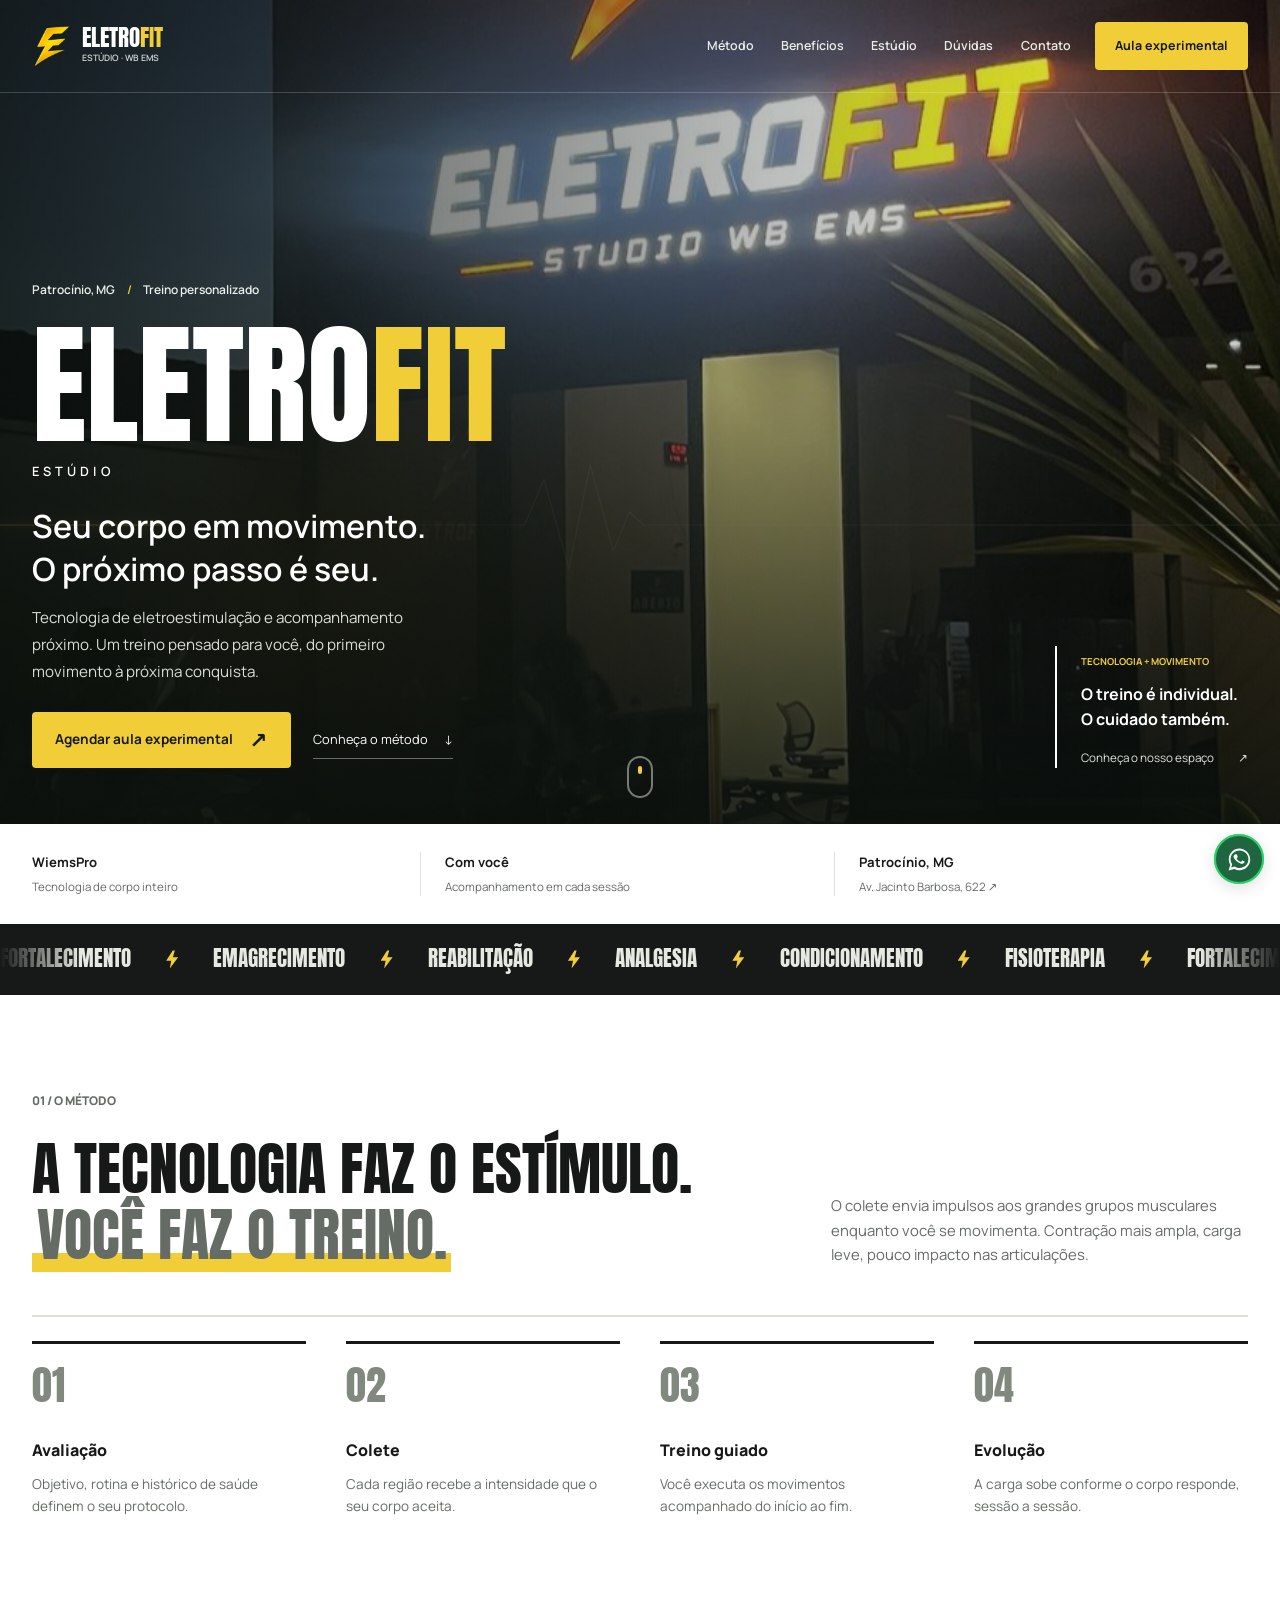
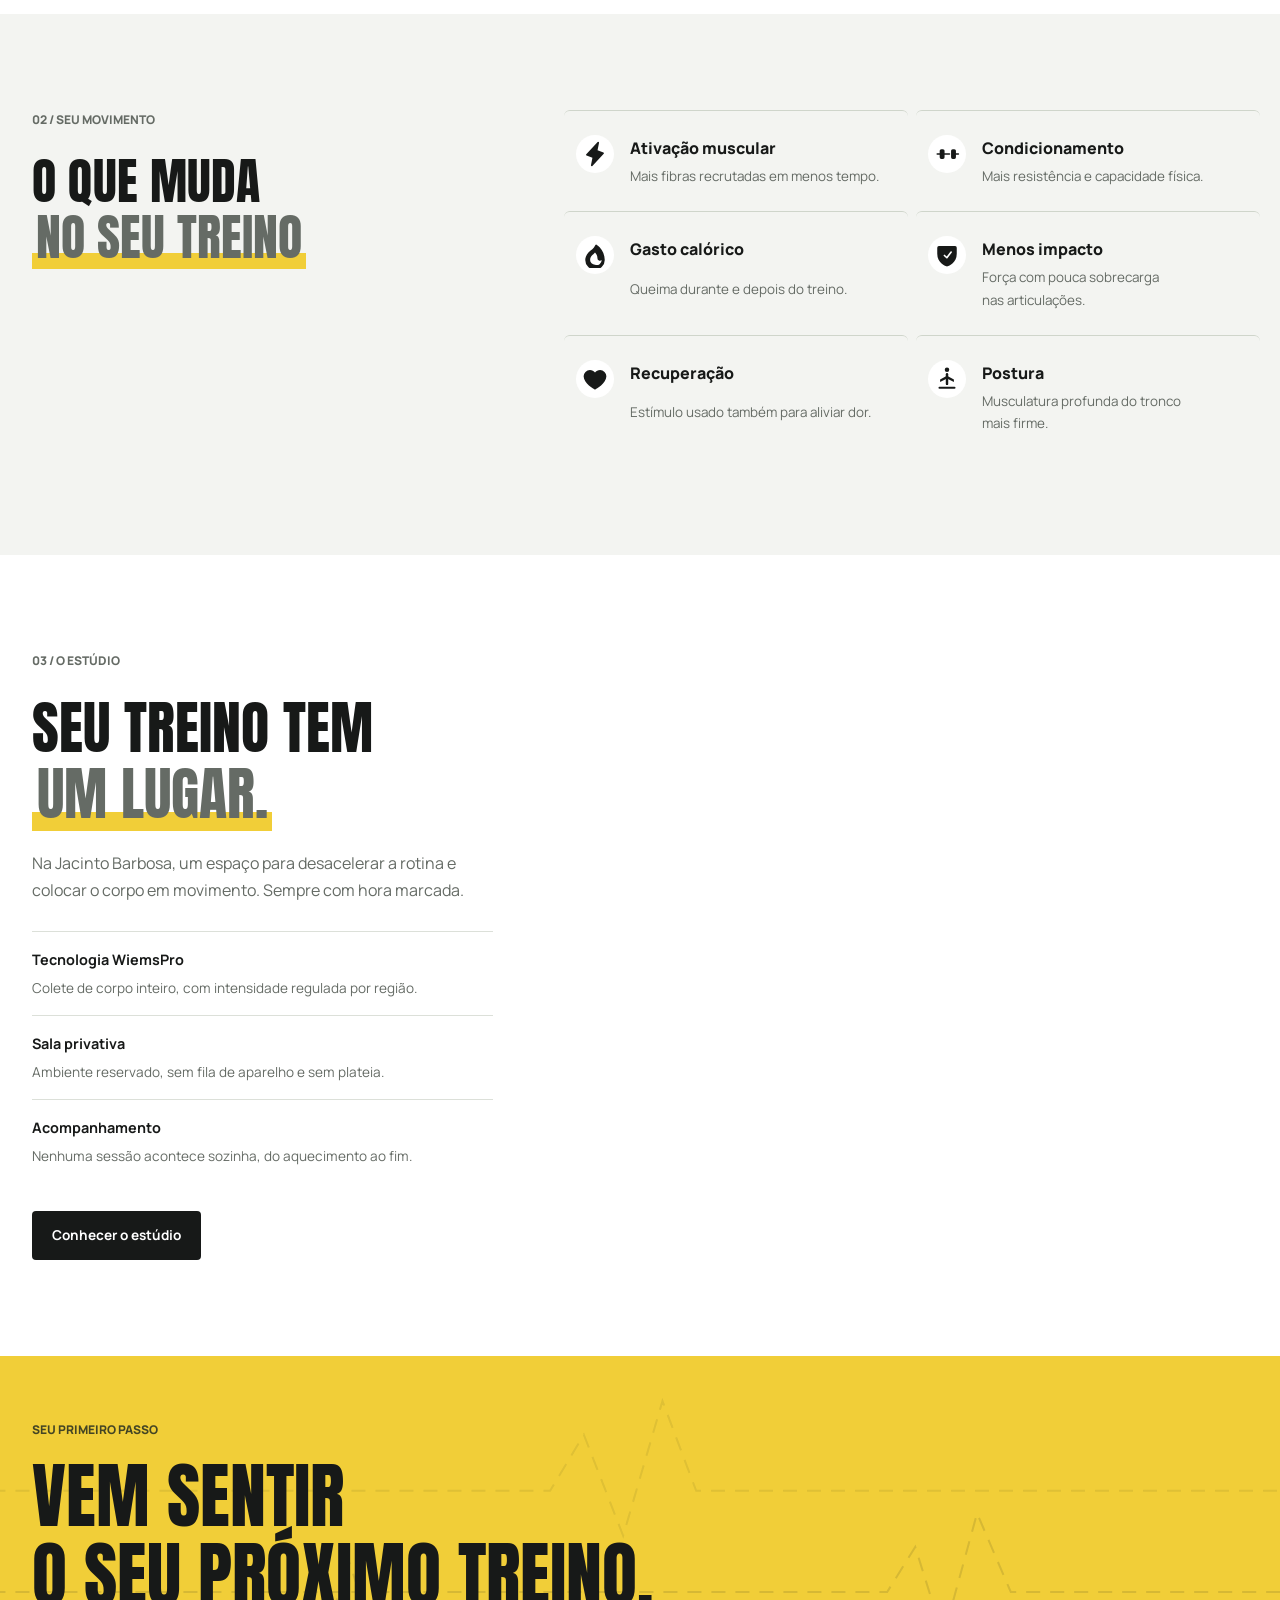
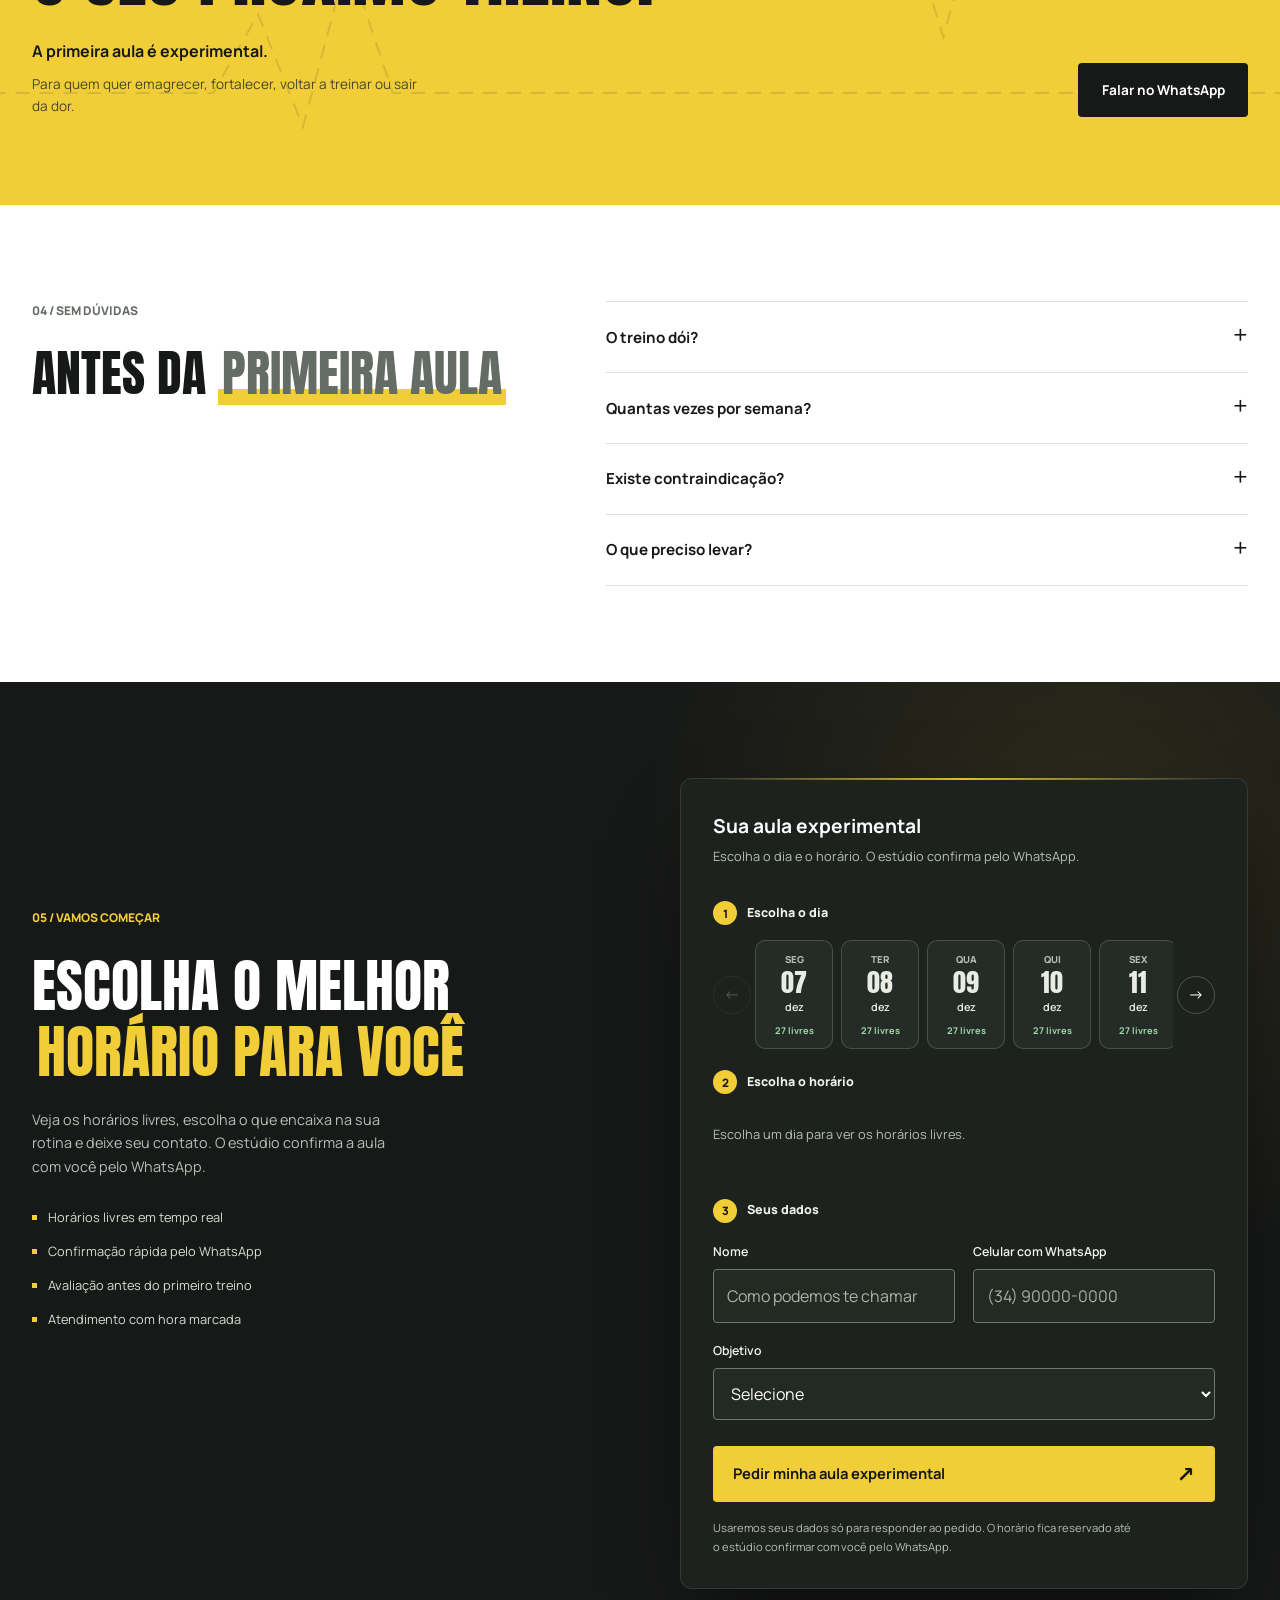
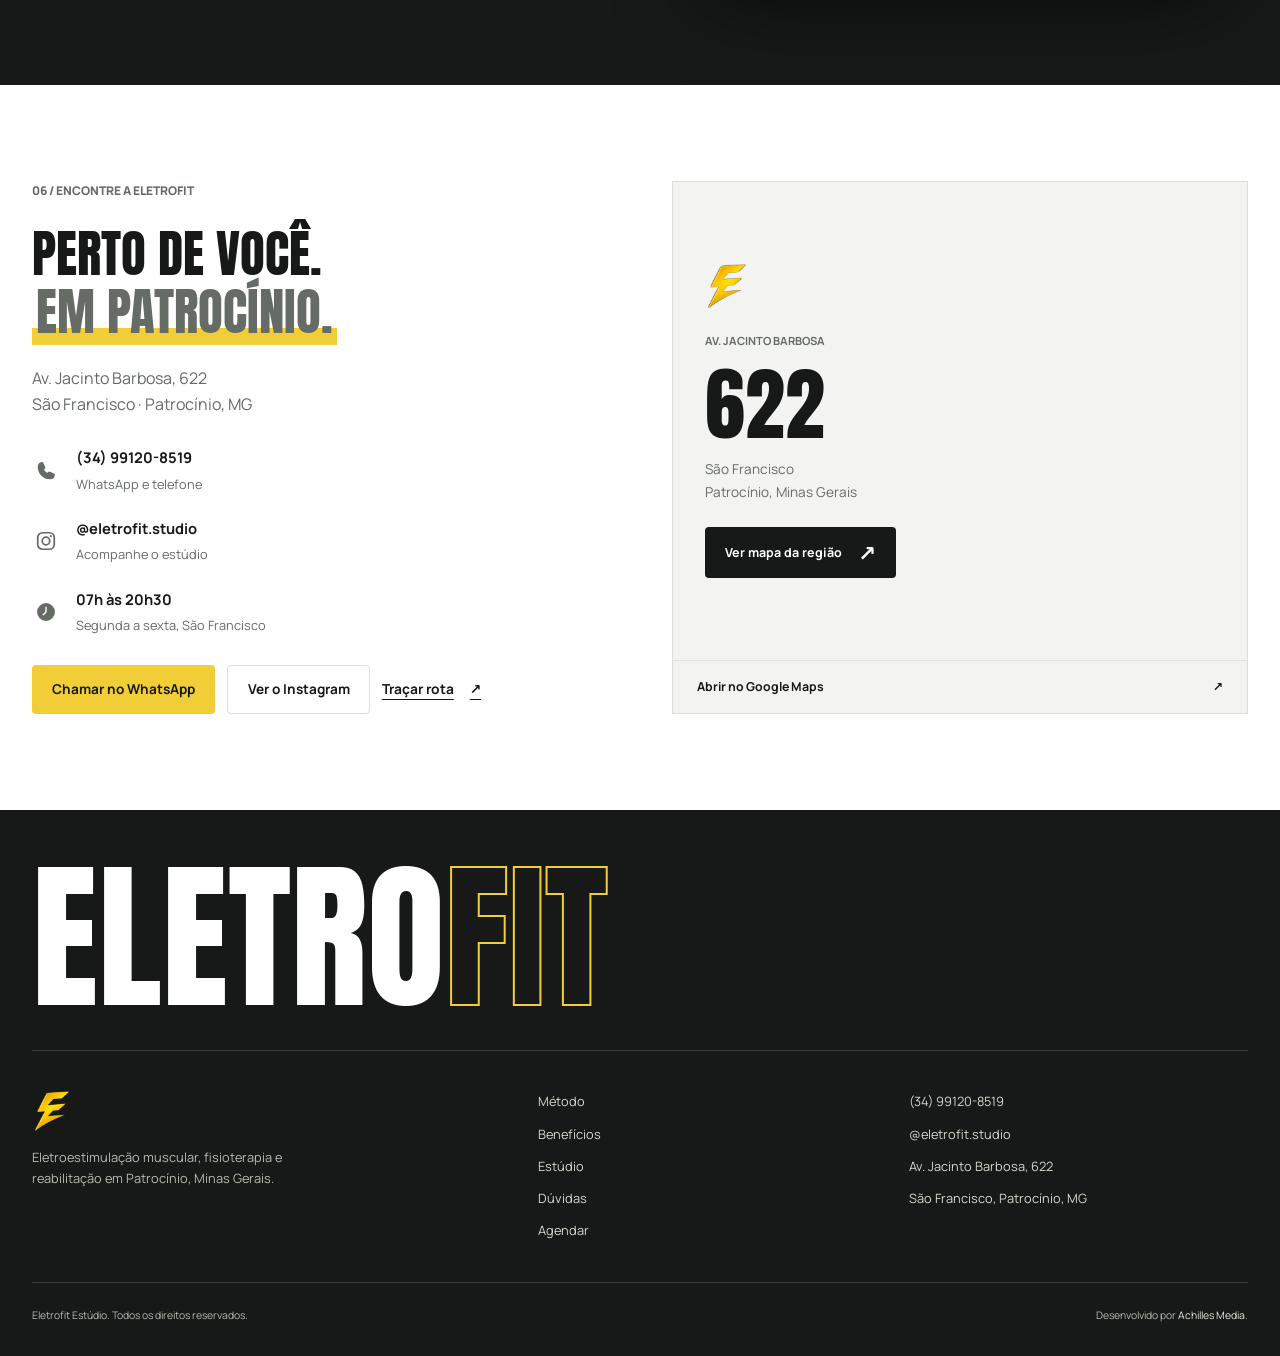
==== commit eed2d7f0: "Site turbinado, agenda da aula experimental e confirmacao de aulas Site: topo animado letra por letr" ====
--- a/site/index.html
+++ b/site/index.html
@@ -16,7 +16,7 @@
 <link rel="preconnect" href="https://fonts.googleapis.com">
 <link rel="preconnect" href="https://fonts.gstatic.com" crossorigin>
 <link href="https://fonts.googleapis.com/css2?family=Anton&family=Barlow+Condensed:wght@500;600;700&family=Manrope:wght@300;400;500;600;700;800&display=swap" rel="stylesheet">
-<link rel="stylesheet" href="styles.css?v=5">
+<link rel="stylesheet" href="styles.css?v=6">
 <link rel="icon" type="image/png" href="favicon.png?v=1">
 <link rel="apple-touch-icon" href="favicon.png?v=1">
 <script type="application/ld+json">
@@ -48,6 +48,7 @@
 <body>
 
 <a class="skip" href="#inicio">Ir para o conteúdo</a>
+<div class="progress" id="scrollProgress" aria-hidden="true"></div>
 
 <!-- ================= NAVBAR ================= -->
 <header class="nav" id="nav">
@@ -92,10 +93,16 @@
       <img class="hero__img" src="img/fachada-hero.jpg" alt="Fachada do Eletrofit Estúdio à noite, com o letreiro aceso" width="1450" height="1314" fetchpriority="high">
     </picture>
 
+    <div class="hero__glow" aria-hidden="true"></div>
+    <svg class="hero__pulse" viewBox="0 0 1440 160" preserveAspectRatio="none" aria-hidden="true">
+      <path class="hero__pulse-base" d="M0 96 H560 L590 96 L612 40 L640 150 L664 22 L690 128 L708 80 L724 96 H1440"/>
+      <path class="hero__pulse-run" d="M0 96 H560 L590 96 L612 40 L640 150 L664 22 L690 128 L708 80 L724 96 H1440" pathLength="1000"/>
+    </svg>
+
     <div class="hero__body">
       <div class="hero__copy js-stagger">
         <span class="hero__location reveal">Patrocínio, MG <span aria-hidden="true">/</span> Treino personalizado</span>
-        <h1 class="reveal">ELETRO<span>FIT</span><small>ESTÚDIO</small></h1>
+        <h1 class="hero__title" data-split>ELETRO<span>FIT</span><small>ESTÚDIO</small></h1>
         <p class="hero__statement reveal">Seu corpo em movimento.<br>O próximo passo é seu.</p>
         <p class="hero__description reveal">Tecnologia de eletroestimulação e acompanhamento próximo. Um treino pensado para você, do primeiro movimento à próxima conquista.</p>
         <div class="hero__actions reveal">
@@ -110,13 +117,15 @@
         <a href="#estudio">Conheça o nosso espaço <span aria-hidden="true">↗</span></a>
       </div>
     </div>
-  </div>
-</section>
-
-<div class="studio-strip">
-  <span><strong>WiemsPro</strong> Tecnologia de corpo inteiro</span>
-  <span><strong>Com você</strong> Acompanhamento em cada sessão</span>
-  <a href="#localizacao"><strong>Patrocínio, MG</strong> Av. Jacinto Barbosa, 622 <span aria-hidden="true">↗</span></a>
+
+    <a class="hero__scroll" href="#metodo" aria-label="Rolar para o método"><span></span></a>
+  </div>
+</section>
+
+<div class="studio-strip js-stagger">
+  <span class="reveal"><strong>WiemsPro</strong> Tecnologia de corpo inteiro</span>
+  <span class="reveal"><strong>Com você</strong> Acompanhamento em cada sessão</span>
+  <a class="reveal" href="#localizacao"><strong>Patrocínio, MG</strong> Av. Jacinto Barbosa, 622 <span aria-hidden="true">↗</span></a>
 </div>
 
 <!-- ================= TICKER ================= -->
@@ -145,6 +154,7 @@
     <p class="lead">O colete envia impulsos aos grandes grupos musculares enquanto você se movimenta. Contração mais ampla, carga leve, pouco impacto nas articulações.</p>
   </div>
 
+  <div class="metodo__trilho" aria-hidden="true"><i id="metodoTrilho"></i></div>
   <ol class="steps js-stagger">
     <li class="step reveal">
       <span class="step__num">01</span>
@@ -263,6 +273,11 @@
 
 <!-- ================= CHAMADA ================= -->
 <section class="cta">
+  <svg class="cta__raios" viewBox="0 0 1200 400" preserveAspectRatio="xMidYMid slice" aria-hidden="true">
+    <path d="M-20 300 L220 300 L260 230 L300 330 L340 180 L380 300 L1220 300"/>
+    <path d="M-20 120 L520 120 L550 70 L585 160 L620 40 L650 120 L1220 120"/>
+    <path d="M-20 210 L820 210 L845 170 L870 250 L900 140 L930 210 L1220 210"/>
+  </svg>
   <div class="cta__inner reveal">
     <span class="eyebrow">Seu primeiro passo</span>
     <h2>Vem sentir<br>o seu próximo treino.</h2>
@@ -308,16 +323,47 @@
     <div class="agendar__intro reveal reveal--left">
       <span class="eyebrow">05 / Vamos começar</span>
       <h2 class="section-title">Escolha o melhor<br><em>horário para você</em></h2>
-      <p class="lead">Preencha os dados e o período em que prefere treinar. O WhatsApp abre com a mensagem pronta e o estúdio confirma o seu horário.</p>
+      <p class="lead">Veja os horários livres, escolha o que encaixa na sua rotina e deixe seu contato. O estúdio confirma a aula com você pelo WhatsApp.</p>
       <ul class="agendar__perks">
-        <li>Resposta rápida pelo WhatsApp</li>
+        <li>Horários livres em tempo real</li>
+        <li>Confirmação rápida pelo WhatsApp</li>
         <li>Avaliação antes do primeiro treino</li>
         <li>Atendimento com hora marcada</li>
       </ul>
     </div>
 
-    <form class="agendar__form reveal reveal--right" id="agendarForm" novalidate>
-      <div class="form-heading"><h3>Sua aula experimental</h3><span>Vamos encontrar seu horário.</span></div>
+    <div class="agendar__caixa reveal reveal--right">
+    <form class="agendar__form" id="agendarForm" novalidate>
+      <div class="form-heading"><h3>Sua aula experimental</h3><span>Escolha o dia e o horário. O estúdio confirma pelo WhatsApp.</span></div>
+
+      <fieldset class="agenda" id="agenda" aria-describedby="erro-horario">
+        <legend class="passo"><span>1</span> Escolha o dia</legend>
+        <div class="agenda__dias-wrap">
+          <button type="button" class="agenda__seta" id="diasAntes" aria-label="Ver dias anteriores" disabled>←</button>
+          <div class="agenda__dias" id="agendaDias" role="radiogroup" aria-label="Dias disponíveis">
+            <span class="agenda__carregando">Carregando a agenda</span>
+          </div>
+          <button type="button" class="agenda__seta" id="diasDepois" aria-label="Ver mais dias">→</button>
+        </div>
+        <p class="passo" id="passoHora"><span>2</span> Escolha o horário</p>
+        <div class="agenda__horas" id="agendaHoras" aria-labelledby="passoHora" aria-live="polite">
+          <p class="agenda__dica">Escolha um dia para ver os horários livres.</p>
+        </div>
+        <span class="field__err" id="erro-horario" data-err></span>
+      </fieldset>
+
+      <div class="field field--periodo" id="campoPeriodo" hidden>
+        <label for="f-periodo">Melhor período</label>
+        <select id="f-periodo" name="periodo" aria-describedby="erro-periodo">
+          <option value="" disabled selected>Selecione</option>
+          <option>Manhã, 07h às 12h</option>
+          <option>Tarde, 12h às 18h</option>
+          <option>Noite, 18h às 20h30</option>
+        </select>
+        <span class="field__err" id="erro-periodo" data-err></span>
+      </div>
+
+      <p class="passo passo--dados"><span id="passoDadosNum">3</span> Seus dados</p>
       <div class="field">
         <label for="f-nome">Nome</label>
         <input id="f-nome" name="nome" type="text" autocomplete="name" placeholder="Como podemos te chamar" required minlength="2" maxlength="120" aria-describedby="erro-nome">
@@ -325,12 +371,12 @@
       </div>
 
       <div class="field">
-        <label for="f-celular">Celular</label>
+        <label for="f-celular">Celular com WhatsApp</label>
         <input id="f-celular" name="celular" type="tel" inputmode="tel" autocomplete="tel" placeholder="(34) 90000-0000" required aria-describedby="erro-celular">
         <span class="field__err" id="erro-celular" data-err></span>
       </div>
 
-      <div class="field">
+      <div class="field field--full">
         <label for="f-objetivo">Objetivo</label>
         <select id="f-objetivo" name="objetivo" required aria-describedby="erro-objetivo">
           <option value="" disabled selected>Selecione</option>
@@ -343,24 +389,32 @@
         <span class="field__err" id="erro-objetivo" data-err></span>
       </div>
 
-      <div class="field">
-        <label for="f-periodo">Melhor período</label>
-        <select id="f-periodo" name="periodo" required aria-describedby="erro-periodo">
-          <option value="" disabled selected>Selecione</option>
-          <option>Manhã, 07h às 12h</option>
-          <option>Tarde, 12h às 18h</option>
-          <option>Noite, 18h às 20h30</option>
-        </select>
-        <span class="field__err" id="erro-periodo" data-err></span>
-      </div>
-
-      <button type="submit" class="btn btn--primary agendar__submit">
-        <svg viewBox="0 0 32 32" aria-hidden="true" class="agendar__wa"><path fill="currentColor" d="M16 3C9 3 3.3 8.7 3.3 15.7c0 2.4.7 4.6 1.8 6.5L3 29l7-1.8c1.8 1 3.9 1.6 6 1.6 7 0 12.7-5.7 12.7-12.7S23 3 16 3Zm0 23.1c-1.9 0-3.7-.5-5.3-1.5l-.4-.2-4.1 1.1 1.1-4-.3-.4a10.3 10.3 0 0 1-1.6-5.5C5.4 9.9 10.1 5.3 16 5.3S26.6 9.9 26.6 15.7 21.9 26.1 16 26.1Zm5.8-7.8c-.3-.2-1.9-.9-2.2-1s-.5-.2-.7.2-.8 1-1 1.2-.4.2-.7.1a8.6 8.6 0 0 1-2.6-1.6 9.5 9.5 0 0 1-1.8-2.2c-.2-.3 0-.5.1-.7l.5-.6c.2-.2.2-.3.4-.6s0-.4 0-.6-.7-1.7-1-2.3-.5-.5-.7-.5h-.6a1.2 1.2 0 0 0-.9.4A3.6 3.6 0 0 0 8.9 12a6.3 6.3 0 0 0 1.3 3.3 14.4 14.4 0 0 0 5.5 4.9c.8.3 1.4.5 1.9.7a4.5 4.5 0 0 0 2 .1c.6-.1 1.9-.8 2.2-1.5s.3-1.4.2-1.5-.3-.2-.6-.3Z"/></svg>
-        Enviar pelo WhatsApp
+      <div class="agendar__resumo" id="agendarResumo" hidden>
+        <span>Sua aula</span>
+        <strong id="resumoTexto"></strong>
+      </div>
+
+      <button type="submit" class="btn btn--primary agendar__submit" id="agendarEnviar">
+        <span class="agendar__submit-texto">Pedir minha aula experimental</span>
+        <span aria-hidden="true">↗</span>
       </button>
-      <p class="agendar__note">Usaremos seus dados para responder ao pedido de agendamento. O horário será confirmado pelo estúdio.</p>
+      <p class="agendar__note">Usaremos seus dados só para responder ao pedido. O horário fica reservado até o estúdio confirmar com você pelo WhatsApp.</p>
       <p class="agendar__ok" id="agendarOk" role="status" hidden>Mensagem pronta. <a id="agendarLink" target="_blank" rel="noopener">Continuar no WhatsApp ↗</a></p>
     </form>
+
+    <div class="agendar__sucesso" id="agendarSucesso" tabindex="-1" hidden>
+      <span class="sucesso__selo" aria-hidden="true">
+        <svg viewBox="0 0 52 52"><circle cx="26" cy="26" r="24"/><path d="M15 27 l7 7 l15 -16"/></svg>
+      </span>
+      <h3 id="sucessoTitulo">Pedido enviado!</h3>
+      <p class="sucesso__quando" id="sucessoQuando"></p>
+      <p id="sucessoTexto">O estúdio já recebeu o seu pedido e vai confirmar o horário com você pelo WhatsApp.</p>
+      <div class="sucesso__acoes">
+        <a class="btn btn--primary" id="sucessoWhats" target="_blank" rel="noopener">Falar no WhatsApp agora <span aria-hidden="true">↗</span></a>
+        <button type="button" class="text-link" id="sucessoNovo">Escolher outro horário</button>
+      </div>
+    </div>
+    </div>
   </div>
 </section>
 
@@ -422,7 +476,7 @@
 
 <!-- ================= FOOTER ================= -->
 <footer class="foot">
-  <div class="foot__wordmark" aria-hidden="true">ELETRO<span>FIT</span></div>
+  <div class="foot__wordmark" aria-hidden="true"><span class="foot__wm-in">ELETRO<span>FIT</span></span></div>
   <div class="foot__inner">
     <div class="foot__brand">
       <img src="img/eletrofit-raio.png" alt="Eletrofit Estúdio" width="512" height="512">
@@ -449,7 +503,7 @@
 </footer>
 
 <!-- ================= WHATSAPP FLUTUANTE ================= -->
-<a class="wa" href="https://wa.me/5534991208519?text=Ol%C3%A1%21%20Quero%20agendar%20uma%20aula%20experimental%20na%20Eletrofit." target="_blank" rel="noopener" aria-label="Falar no WhatsApp">
+<a class="wa" id="waFloat" href="https://wa.me/5534991208519?text=Ol%C3%A1%21%20Quero%20agendar%20uma%20aula%20experimental%20na%20Eletrofit." target="_blank" rel="noopener" aria-label="Falar no WhatsApp">
   <svg viewBox="0 0 32 32" aria-hidden="true"><path fill="currentColor" d="M16 3C9 3 3.3 8.7 3.3 15.7c0 2.4.7 4.6 1.8 6.5L3 29l7-1.8c1.8 1 3.9 1.6 6 1.6 7 0 12.7-5.7 12.7-12.7S23 3 16 3Zm0 23.1c-1.9 0-3.7-.5-5.3-1.5l-.4-.2-4.1 1.1 1.1-4-.3-.4a10.3 10.3 0 0 1-1.6-5.5C5.4 9.9 10.1 5.3 16 5.3S26.6 9.9 26.6 15.7 21.9 26.1 16 26.1Zm5.8-7.8c-.3-.2-1.9-.9-2.2-1s-.5-.2-.7.2-.8 1-1 1.2-.4.2-.7.1a8.6 8.6 0 0 1-2.6-1.6 9.5 9.5 0 0 1-1.8-2.2c-.2-.3 0-.5.1-.7l.5-.6c.2-.2.2-.3.4-.6s0-.4 0-.6-.7-1.7-1-2.3-.5-.5-.7-.5h-.6a1.2 1.2 0 0 0-.9.4A3.6 3.6 0 0 0 8.9 12a6.3 6.3 0 0 0 1.3 3.3 14.4 14.4 0 0 0 5.5 4.9c.8.3 1.4.5 1.9.7a4.5 4.5 0 0 0 2 .1c.6-.1 1.9-.8 2.2-1.5s.3-1.4.2-1.5-.3-.2-.6-.3Z"/></svg>
 </a>
 
@@ -466,6 +520,6 @@
     <button type="button" id="galleryNext" aria-label="Próxima foto" title="Próxima foto">→</button>
   </div>
 </dialog>
-<script src="script.js?v=5" defer></script>
+<script src="script.js?v=6" defer></script>
 </body>
 </html>
--- a/site/styles.css
+++ b/site/styles.css
@@ -62,14 +62,14 @@
 .nav__mobile a{display:block;padding:.8rem 0;border-bottom:1px solid #ffffff20;font-size:1rem}
 .nav__mobile .btn{margin-top:1rem;padding:1rem;color:var(--ink)}
 .hero__frame{position:relative;isolation:isolate;overflow:hidden;background:#232925;min-height:740px;min-height:min(840px,calc(100svh - 40px));display:flex;align-items:flex-end;color:white}
-.hero__img{position:absolute;inset:0;z-index:-2;width:100%;height:100%;object-fit:cover;object-position:center 42%;animation:hero-arrive 1.6s var(--ease) both}
+.hero__img{position:absolute;inset:-4% 0 0;z-index:-3;width:100%;height:104%;object-fit:cover;object-position:center 42%;translate:0 var(--py,0px);animation:hero-arrive 2.2s var(--ease) both;will-change:translate}
 .hero__frame::after{content:"";position:absolute;inset:0;z-index:-1;background:linear-gradient(90deg,rgba(12,17,14,.83),rgba(12,17,14,.27) 60%,rgba(12,17,14,.08)),linear-gradient(0deg,rgba(12,17,14,.86),transparent 65%)}
 .hero__body{width:min(var(--maxw),100%);margin:auto auto 0;padding:150px 1.25rem 2.5rem;display:flex;align-items:flex-end;justify-content:space-between;gap:2rem}
 .hero__copy{min-width:0;max-width:680px}
 .hero__location{display:block;font-size:.67rem;font-weight:600;color:#edf0e9;margin-bottom:1.5rem}
 .hero__location>span{padding:0 .6rem;color:var(--gold)}
 .hero__copy h1{font:400 4.25rem/.95 var(--font-display);white-space:nowrap;overflow-wrap:normal}
-.hero__copy h1>span{color:var(--gold)}
+.hero__copy h1>span:not(.ch){color:var(--gold)}
 .hero__copy h1 small{display:block;font:600 .68rem/1 var(--font-sans);margin-top:1rem}
 .hero__statement{font-size:1.4rem;font-weight:600;line-height:1.35;margin-top:1.7rem}
 .hero__description{max-width:45ch;font-size:.86rem;line-height:1.75;color:#d9ded6;margin-top:.9rem}
@@ -86,7 +86,7 @@
 .ticker{background:var(--dark);color:#e6e9e1;overflow:hidden;padding:1rem 0}
 .ticker__track{display:flex;align-items:center;gap:2rem;width:max-content;animation:ticker 45s linear infinite}
 .ticker__track span{font-family:var(--font-display);font-size:1rem;text-transform:uppercase;white-space:nowrap}
-.ticker__track i{width:5px;height:5px;background:var(--gold)}
+.ticker__track i{width:12px;height:18px;flex-shrink:0;background:var(--gold);clip-path:polygon(55% 0,0 58%,42% 58%,30% 100%,100% 38%,56% 38%,72% 0)}
 .metodo,.estudio,.faq,.local{max-width:var(--maxw);margin:auto;padding:4.5rem 1.25rem}
 .metodo__head{max-width:820px}
 .steps{display:grid;grid-template-columns:1fr 1fr;gap:2rem 1.5rem;margin-top:3rem}
@@ -130,7 +130,7 @@
 .qa summary{list-style:none;cursor:pointer;font-size:.95rem;font-weight:700;padding:1.4rem 2rem 1.4rem 0;position:relative}
 .qa summary::-webkit-details-marker{display:none}
 .qa summary::after{content:"+";font-size:1.6rem;font-weight:400;line-height:1;position:absolute;right:0;top:1.25rem}
-.qa[open] summary::after{content:"−"}
+.qa[open] summary::after{transform:rotate(45deg)}
 .qa[open] summary{color:#827020}
 .qa p{font-size:.86rem;color:var(--muted);padding:0 1rem 1.5rem 0;max-width:62ch}
 .agendar{background:var(--dark);color:white;padding:4.5rem 1.25rem}
@@ -153,7 +153,7 @@
 .field--error input,.field--error select{border-color:#ffaea5}
 .field__err{display:none;color:#ffb4ab;font-size:.75rem}
 .field--error .field__err{display:block}
-.agendar__submit,.agendar__note,.agendar__ok{grid-column:1/-1}
+.agendar__submit,.agendar__note,.agendar__ok,.agenda,.passo,.field--full,.field--periodo,.agendar__resumo{grid-column:1/-1}
 .agendar__submit{width:100%;margin-top:.5rem}
 .agendar__wa{width:20px;height:20px;flex-shrink:0}
 .agendar__note{color:#b7c0b5;font-size:.7rem;max-width:60ch}
@@ -200,7 +200,7 @@
 .motion-ready .reveal{opacity:0;transform:translateY(20px);transition:opacity .7s var(--ease),transform .7s var(--ease);transition-delay:var(--rd,0s)}
 .motion-ready .reveal.in{opacity:1;transform:none}
 @keyframes ticker{to{transform:translateX(-50%)}}
-@keyframes hero-arrive{from{transform:scale(1.035);opacity:.6}to{transform:none;opacity:1}}
+@keyframes hero-arrive{from{scale:1.14;opacity:0;filter:saturate(.3) brightness(.6)}to{scale:1;opacity:1;filter:none}}
 @media(min-width:600px){
   .nav__pill{padding-inline:2rem}.hero__body{padding-inline:2rem;padding-bottom:3rem}
   .hero__copy h1{font-size:7rem}.hero__statement{font-size:1.75rem}.hero__description{font-size:.95rem}
@@ -262,3 +262,218 @@
   html{scroll-behavior:auto}*,*::before,*::after{animation:none!important;transition:none!important}
   .motion-ready .reveal{opacity:1;transform:none}.ticker__track{transform:none}
 }
+
+/* =====================================================
+   Camada de movimento e acabamento (v6)
+   Tudo que some ou se mexe aqui depende de .motion-ready,
+   que o script só liga sem redução de movimento.
+   ===================================================== */
+
+/* barra de leitura */
+.progress{position:fixed;top:0;left:0;right:0;height:3px;z-index:60;background:var(--gold);transform:scaleX(0);transform-origin:left;box-shadow:0 0 12px #f1ce38aa;pointer-events:none}
+
+/* navegação de vidro ao rolar */
+.nav.solid{background:rgba(20,22,21,.84);-webkit-backdrop-filter:blur(14px) saturate(1.4);backdrop-filter:blur(14px) saturate(1.4);animation:nav-in .45s var(--ease) both}
+@keyframes nav-in{from{transform:translateY(-100%)}to{transform:none}}
+
+/* botões: brilho que segue o mouse e leve ímã */
+.btn{position:relative;overflow:hidden;isolation:isolate;translate:var(--tx,0px) var(--ty,0px);transition:background .2s,transform .2s,color .2s,translate .35s var(--ease),box-shadow .3s}
+.btn--primary,.btn--nav{box-shadow:0 0 0 0 #f1ce3800}
+.btn--primary:hover,.btn--nav:hover{box-shadow:0 10px 30px -8px #f1ce38aa}
+.btn::after{content:"";position:absolute;inset:0;z-index:-1;background:radial-gradient(120px circle at var(--mx,50%) 50%,#ffffff70,transparent 70%);opacity:0;transition:opacity .3s}
+.btn:hover::after{opacity:1}
+.btn--dark::after{background:radial-gradient(140px circle at var(--mx,50%) 50%,#f1ce3845,transparent 70%)}
+.btn--primary::before{content:"";position:absolute;top:0;bottom:0;left:-60%;width:40%;z-index:-1;background:linear-gradient(100deg,transparent,#ffffffb0,transparent);transform:skewX(-20deg);animation:brilho 5.5s 2.4s ease-in-out infinite}
+@keyframes brilho{0%,70%{left:-60%}100%{left:130%}}
+
+/* topo */
+.hero__frame::before{content:"";position:absolute;inset:0;z-index:0;background:#0b0f0c;opacity:calc(var(--fade,0) * .7);pointer-events:none}
+.hero__body{position:relative;z-index:1}
+.hero__glow{position:absolute;z-index:-1;left:-15%;bottom:-35%;width:75vmax;height:75vmax;border-radius:50%;background:radial-gradient(closest-side,#f1ce3833,#f1ce3808 55%,transparent);pointer-events:none;animation:respira 7s ease-in-out infinite alternate}
+@keyframes respira{from{transform:scale(.9);opacity:.7}to{transform:scale(1.08) translate(4%,-3%);opacity:1}}
+.hero__pulse{position:absolute;left:0;right:0;bottom:24%;width:100%;height:110px;z-index:-1;pointer-events:none;overflow:visible}
+.hero__pulse path{fill:none;vector-effect:non-scaling-stroke;stroke-linejoin:round;stroke-linecap:round}
+.hero__pulse-base{stroke:#ffffff1f;stroke-width:1.2}
+.hero__pulse-run{stroke:var(--gold);stroke-width:2.2;stroke-dasharray:90 910;stroke-dashoffset:1000;filter:drop-shadow(0 0 6px #f1ce38) drop-shadow(0 0 14px #f1ce3899);animation:pulso 4.2s 1.2s cubic-bezier(.45,0,.2,1) infinite}
+@keyframes pulso{from{stroke-dashoffset:1000}to{stroke-dashoffset:-90}}
+.hero__title{position:relative}
+.hero__title .ch{display:inline-block;white-space:pre}
+.motion-ready .hero__title .ch{opacity:0;transform:translateY(55%) rotate(4deg);filter:blur(6px)}
+.motion-ready.is-loaded .hero__title .ch{opacity:1;transform:none;filter:none;transition:opacity .7s var(--ease),transform .9s var(--ease),filter .7s var(--ease);transition-delay:calc(.15s + var(--ci) * 55ms)}
+.motion-ready.is-loaded .hero__title>span .ch{animation:faisca 1.6s calc(1.1s + var(--ci) * 60ms) both}
+@keyframes faisca{0%,100%{text-shadow:none}8%{text-shadow:0 0 18px #f1ce38,0 0 40px #f1ce38aa}12%{text-shadow:none;opacity:.55}16%{text-shadow:0 0 22px #f1ce38;opacity:1}40%{text-shadow:0 0 30px #f1ce3855}}
+.hero__title small{opacity:1}
+.motion-ready .hero__title small{opacity:0;letter-spacing:.6em;transition:opacity 1s .9s,letter-spacing 1.2s .9s var(--ease)}
+.motion-ready.is-loaded .hero__title small{opacity:1;letter-spacing:.32em}
+.hero__copy h1 small{letter-spacing:.32em}
+.hero__scroll{display:none;position:absolute;left:50%;bottom:1.6rem;width:26px;height:42px;margin-left:-13px;border:2px solid #ffffff70;border-radius:14px;z-index:2}
+.hero__scroll span{position:absolute;left:50%;top:8px;width:4px;height:8px;margin-left:-2px;border-radius:2px;background:var(--gold);animation:rolar 1.8s ease-in-out infinite}
+@keyframes rolar{0%{transform:translateY(0);opacity:0}30%{opacity:1}80%{transform:translateY(14px);opacity:0}100%{opacity:0}}
+.hero__signature{position:relative}
+.hero__signature::before{content:"";position:absolute;left:-2px;top:0;width:2px;height:100%;background:#fff;transform-origin:top;animation:linha 3s 1.5s ease-in-out infinite}
+@keyframes linha{0%{transform:scaleY(0);opacity:1}50%{transform:scaleY(1);opacity:1}100%{transform:scaleY(1);opacity:0}}
+
+/* faixa de palavras */
+.ticker{position:relative;padding:1.15rem 0}
+.ticker::before,.ticker::after{content:"";position:absolute;top:0;bottom:0;width:80px;z-index:1;pointer-events:none}
+.ticker::before{left:0;background:linear-gradient(90deg,var(--dark),transparent)}
+.ticker::after{right:0;background:linear-gradient(-90deg,var(--dark),transparent)}
+.ticker__track{gap:2.2rem}
+.ticker__track span{font-size:1.3rem}
+.ticker:hover .ticker__track{animation-play-state:paused}
+
+/* títulos: marca-texto amarelo que corre quando aparece */
+.section-title em{background:linear-gradient(var(--gold),var(--gold)) no-repeat 0 92%/0% 22%;transition:background-size 1s .35s var(--ease);padding:0 .08em}
+.reveal.in .section-title em,.section-title.in em,.in>.section-title em{background-size:100% 22%}
+.motion-ready .reveal:not(.in) .section-title em{background-size:0% 22%}
+:root:not(.motion-ready) .section-title em{background-size:100% 22%}
+.agendar .section-title em,.cta h2 em{background:none}
+
+/* método: trilho que enche com a rolagem */
+.metodo__trilho{position:relative;height:2px;margin-top:3rem;background:var(--line);overflow:hidden}
+.metodo__trilho i{position:absolute;inset:0;background:linear-gradient(90deg,var(--gold),#ffe58a);transform:scaleX(0);transform-origin:left;box-shadow:0 0 10px #f1ce38}
+:root:not(.motion-ready) .metodo__trilho i{transform:none}
+.steps{margin-top:1.5rem}
+.step{position:relative;border-top:0}
+.step::before{content:"";position:absolute;top:0;left:0;right:0;height:1px;background:var(--line)}
+.step::after{content:"";position:absolute;top:0;left:0;width:100%;height:3px;background:var(--ink);transform:scaleX(0);transform-origin:left;transition:transform .8s calc(var(--rd,0s) + .25s) var(--ease)}
+.step.in::after,:root:not(.motion-ready) .step::after{transform:scaleX(1)}
+.step__num{transition:color .4s,transform .4s var(--ease)}
+.step:hover .step__num{color:var(--ink);transform:translateX(6px)}
+.step:hover::after{background:var(--gold)}
+
+/* benefícios: brilho no cartão e ícone que dá choque */
+.card{position:relative;isolation:isolate;padding-inline:.75rem;margin-inline:-.75rem;border-radius:6px;transition:background .3s}
+.card::before{content:"";position:absolute;inset:0;z-index:-1;border-radius:6px;background:radial-gradient(260px circle at var(--gx,50%) var(--gy,50%),#f1ce3840,transparent 65%);opacity:0;transition:opacity .35s}
+.card:hover::before{opacity:1}
+.card__ico{border-radius:50%;background:#fff;transition:background .3s,transform .3s var(--ease),box-shadow .3s}
+.card:hover .card__ico{background:var(--gold);transform:scale(1.08) rotate(-6deg);box-shadow:0 0 0 6px #f1ce3833}
+.card:hover .card__ico svg{animation:choque .45s steps(2) 2}
+@keyframes choque{0%{transform:translate(0,0)}25%{transform:translate(-1px,1px)}50%{transform:translate(1px,-1px)}75%{transform:translate(-1px,-1px)}100%{transform:none}}
+
+/* fotos do estúdio: cortina que abre */
+.motion-ready .shot.reveal{opacity:1;transform:none;clip-path:inset(0 0 100% 0);transition:clip-path 1.1s var(--ease);transition-delay:var(--rd,0s)}
+.motion-ready .shot.reveal.in{clip-path:inset(0 0 -40px 0)}
+.motion-ready .shot.reveal img{transform:scale(1.25);transition:transform 1.6s var(--ease),filter 1.6s}
+.motion-ready .shot.reveal.in img{transform:none}
+.motion-ready .shot.reveal.in .gallery-link:hover img{transform:scale(1.04)}
+.shot__expand{transition:transform .3s var(--ease),background .3s}
+.gallery-link:hover .shot__expand{background:var(--gold);transform:rotate(45deg)}
+.marks li{transition:padding .3s var(--ease),border-color .3s}
+.marks li:hover{padding-left:.6rem;border-color:var(--gold)}
+
+/* chamada amarela com raios */
+.cta{position:relative;overflow:hidden;isolation:isolate}
+.cta__raios{position:absolute;inset:0;width:100%;height:100%;z-index:-1;pointer-events:none}
+.cta__raios path{fill:none;stroke:#17191814;stroke-width:2;vector-effect:non-scaling-stroke}
+.cta__raios path:nth-child(odd){stroke:#1719181f}
+.motion-ready .cta__raios path{stroke-dasharray:14 10;animation:corrente 1.8s linear infinite}
+.motion-ready .cta__raios path:nth-child(2){animation-duration:2.6s;animation-direction:reverse}
+@keyframes corrente{to{stroke-dashoffset:-48}}
+.cta h2{background:linear-gradient(90deg,var(--ink) 50%,#17191866 50%) 100% 0/200% 100% no-repeat;-webkit-background-clip:text;background-clip:text;color:transparent;transition:background-position 1.4s .2s var(--ease)}
+.cta__inner.in h2,:root:not(.motion-ready) .cta h2{background-position:0 0}
+
+/* dúvidas */
+.qa summary{transition:color .25s,padding .3s var(--ease)}
+.qa summary:hover{color:#6d5b12;padding-left:.35rem}
+.qa summary::after{transition:transform .35s var(--ease)}
+.qa p{overflow:hidden}
+
+/* =====================================================
+   Agenda da aula experimental
+   ===================================================== */
+.agendar{position:relative;overflow:hidden;isolation:isolate}
+.agendar::before{content:"";position:absolute;right:-20%;top:-30%;width:70vmax;height:70vmax;z-index:-1;border-radius:50%;background:radial-gradient(closest-side,#f1ce3818,transparent);pointer-events:none}
+.agendar__caixa{position:relative;min-width:0;background:#1d221e;border:1px solid #ffffff1a;border-radius:12px;padding:1.4rem 1.1rem;box-shadow:0 30px 80px -30px #000c}
+.agendar__caixa::before{content:"";position:absolute;left:1.5rem;right:1.5rem;top:-1px;height:2px;background:linear-gradient(90deg,transparent,var(--gold),transparent);opacity:.9}
+.agendar__form{padding-top:0;border-top:0}
+.form-heading>span{display:block;margin-top:.25rem}
+.passo{display:flex;align-items:center;gap:.6rem;font-size:.78rem;font-weight:800;color:#f0f2ed;padding:0;margin:.5rem 0 .1rem}
+.passo span{display:inline-grid;place-items:center;width:24px;height:24px;border-radius:50%;background:var(--gold);color:var(--ink);font-size:.72rem;flex-shrink:0}
+.agenda{border:0;min-width:0;display:grid;gap:.85rem;padding:0;margin:0}
+.agenda legend{float:left;width:100%}
+.agenda__dias-wrap{display:grid;grid-template-columns:minmax(0,1fr);gap:.4rem;align-items:center}
+.agenda__seta{display:none;width:38px;height:38px;border-radius:50%;border:1px solid #ffffff38;background:transparent;color:white;font-size:1rem;transition:background .2s,opacity .2s}
+.agenda__seta:hover:not(:disabled){background:var(--gold);color:var(--ink)}
+.agenda__seta:disabled{opacity:.25;cursor:default}
+.agenda__dias{display:flex;gap:.5rem;overflow-x:auto;scroll-snap-type:x mandatory;scrollbar-width:none;padding:6px 2px 8px;margin:-6px -2px -8px;overscroll-behavior-x:contain}
+.agenda__dias::-webkit-scrollbar{display:none}
+.agenda__carregando,.agenda__dica{font-size:.8rem;color:#b7c0b5;padding:.9rem 0}
+.agenda__carregando::after{content:"";display:inline-block;width:14px;height:14px;margin-left:.6rem;vertical-align:-2px;border:2px solid #ffffff40;border-top-color:var(--gold);border-radius:50%;animation:gira .8s linear infinite}
+@keyframes gira{to{transform:rotate(360deg)}}
+.dia,.hora{position:relative;cursor:pointer;-webkit-user-select:none;user-select:none}
+.dia input,.hora input{position:absolute;opacity:0;width:1px;height:1px;pointer-events:none}
+.dia{flex:0 0 72px;scroll-snap-align:start;display:flex;flex-direction:column;align-items:center;gap:.1rem;padding:.65rem .3rem .6rem;border:1px solid #ffffff2a;border-radius:10px;background:#252b26;color:#e8ece5;transition:background .25s,color .25s,border-color .25s,transform .3s var(--ease),box-shadow .3s;animation:surge .45s calc(var(--i,0) * 35ms) var(--ease) both}
+.dia:hover{border-color:#f1ce3890;transform:translateY(-2px)}
+.dia__sem{font-size:.6rem;font-weight:800;color:#b7c0b5}
+.dia__num{font:400 1.65rem/1.05 var(--font-display)}
+.dia__mes{font-size:.68rem;font-weight:600}
+.dia__vagas{margin-top:.3rem;font-size:.58rem;font-weight:700;color:#9fd8a8}
+.dia:has(input:checked){background:var(--gold);border-color:var(--gold);color:var(--ink);transform:translateY(-3px);box-shadow:0 12px 26px -10px #f1ce38aa}
+.dia:has(input:checked) .dia__sem,.dia:has(input:checked) .dia__vagas{color:#3d3a1c}
+.dia:has(input:focus-visible),.hora:has(input:focus-visible){outline:3px solid var(--gold);outline-offset:3px}
+.dia--lotado{opacity:.38;cursor:not-allowed}.dia--lotado:hover{transform:none;border-color:#ffffff2a}
+.dia--lotado .dia__vagas{color:#ffb4ab}
+.agenda__horas{min-height:3rem;display:grid;gap:.9rem}
+.horas__grupo{animation:surge .4s calc(var(--gi,0) * 60ms) var(--ease) both}
+.horas__nome{display:block;font-size:.66rem;font-weight:800;text-transform:uppercase;color:#b7c0b5;margin-bottom:.45rem}
+.horas__lista{display:grid;grid-template-columns:repeat(auto-fill,minmax(68px,1fr));gap:.4rem}
+.hora span{display:block;padding:.62rem 0;text-align:center;font-size:.85rem;font-weight:700;font-variant-numeric:tabular-nums;border:1px solid #ffffff2a;border-radius:7px;background:#252b26;color:#eef1eb;transition:background .2s,color .2s,border-color .2s,transform .25s var(--ease)}
+.hora{animation:surge .35s calc(var(--i,0) * 18ms) var(--ease) both}
+.hora:hover span{border-color:#f1ce3890}
+.hora:has(input:checked) span{background:var(--gold);color:var(--ink);border-color:var(--gold);transform:scale(1.04);box-shadow:0 8px 20px -8px #f1ce38aa}
+.hora--ocupada{cursor:not-allowed}
+.hora--ocupada span{opacity:.35;text-decoration:line-through}
+.hora--ocupada:hover span{border-color:#ffffff2a}
+@keyframes surge{from{opacity:0;transform:translateY(8px)}to{opacity:1;transform:none}}
+.agenda .field__err{display:block;min-height:0}
+.agenda--erro .agenda__dias-wrap,.agenda--erro .agenda__horas{animation:treme .4s}
+.agendar__resumo{display:flex;align-items:baseline;flex-wrap:wrap;gap:.3rem .8rem;padding:.8rem 1rem;border-left:3px solid var(--gold);background:#f1ce3814;border-radius:0 6px 6px 0}
+.agendar__resumo span{font-size:.66rem;font-weight:800;text-transform:uppercase;color:var(--gold)}
+.agendar__resumo strong{font-size:1rem}
+.agendar__resumo.pulse{animation:acende .6s var(--ease)}
+@keyframes acende{0%{background:#f1ce3855;transform:scale(.98)}100%{background:#f1ce3814;transform:none}}
+.shake{animation:treme .4s}
+@keyframes treme{0%,100%{transform:none}20%{transform:translateX(-6px)}40%{transform:translateX(5px)}60%{transform:translateX(-3px)}80%{transform:translateX(2px)}}
+.agendar__submit{justify-content:space-between;font-size:.92rem;min-height:56px}
+.agendar__submit.is-loading{pointer-events:none}
+.agendar__submit.is-loading .agendar__submit-texto::after{content:"";display:inline-block;width:14px;height:14px;margin-left:.7rem;vertical-align:-2px;border:2px solid #17191840;border-top-color:var(--ink);border-radius:50%;animation:gira .7s linear infinite}
+.agendar__sucesso{text-align:center;padding:1.5rem .5rem;outline:none;animation:surge .5s var(--ease) both}
+.sucesso__selo{display:inline-block;width:76px;height:76px;margin-bottom:1.25rem}
+.sucesso__selo svg{width:100%;height:100%;fill:none;stroke:var(--gold);stroke-width:2.5;stroke-linecap:round;stroke-linejoin:round}
+.sucesso__selo circle{stroke-dasharray:151;stroke-dashoffset:151;animation:traco .7s .1s var(--ease) forwards}
+.sucesso__selo path{stroke-width:3.5;stroke-dasharray:40;stroke-dashoffset:40;animation:traco .45s .7s var(--ease) forwards}
+@keyframes traco{to{stroke-dashoffset:0}}
+.agendar__sucesso h3{font:400 2.3rem/1.1 var(--font-display);text-transform:uppercase}
+.sucesso__quando{display:inline-block;margin:.9rem 0;padding:.45rem .9rem;border-radius:999px;background:var(--gold);color:var(--ink);font-weight:800;font-size:.9rem}
+.agendar__sucesso>p:not(.sucesso__quando){color:#c3cbc0;font-size:.88rem;max-width:40ch;margin:0 auto}
+.sucesso__acoes{display:flex;flex-direction:column;align-items:center;gap:.6rem;margin-top:1.5rem}
+.sucesso__acoes .text-link{background:none;border:0;color:#e2e8dc;cursor:pointer}
+
+/* rodapé: letreiro vazado que acende */
+.foot__wordmark>.foot__wm-in{color:white}
+.foot__wordmark>.foot__wm-in>span{color:transparent;-webkit-text-stroke:2px var(--gold);transition:color .6s var(--ease),text-shadow .6s}
+.foot__wordmark:hover>.foot__wm-in>span{color:var(--gold);text-shadow:0 0 30px #f1ce3866}
+
+/* botão flutuante com pulso */
+.wa::before{content:"";position:absolute;inset:-1px;border-radius:50%;border:2px solid #25d366;animation:onda 2.4s ease-out infinite;pointer-events:none}
+@keyframes onda{0%{transform:scale(1);opacity:.8}100%{transform:scale(1.7);opacity:0}}
+
+@media(min-width:600px){
+  .agendar__caixa{padding:2rem}
+  .agenda__dias-wrap{grid-template-columns:auto minmax(0,1fr) auto}
+  .agenda__seta{display:grid;place-items:center}
+  .dia{flex-basis:78px}
+}
+@media(min-width:960px){
+  .hero__scroll{display:block}
+  .hero__pulse{bottom:30%;height:130px}
+  .agendar__inner{align-items:start}
+  .agendar__intro{position:sticky;top:130px}
+}
+@media(max-width:959px){.hero__pulse{bottom:46%;opacity:.8}}
+@media(prefers-reduced-motion:reduce){
+  .progress{display:none}.hero__pulse-run{display:none}
+  .btn{translate:none}.section-title em{background-size:100% 22%}
+  .sucesso__selo circle,.sucesso__selo path{stroke-dashoffset:0}
+}
